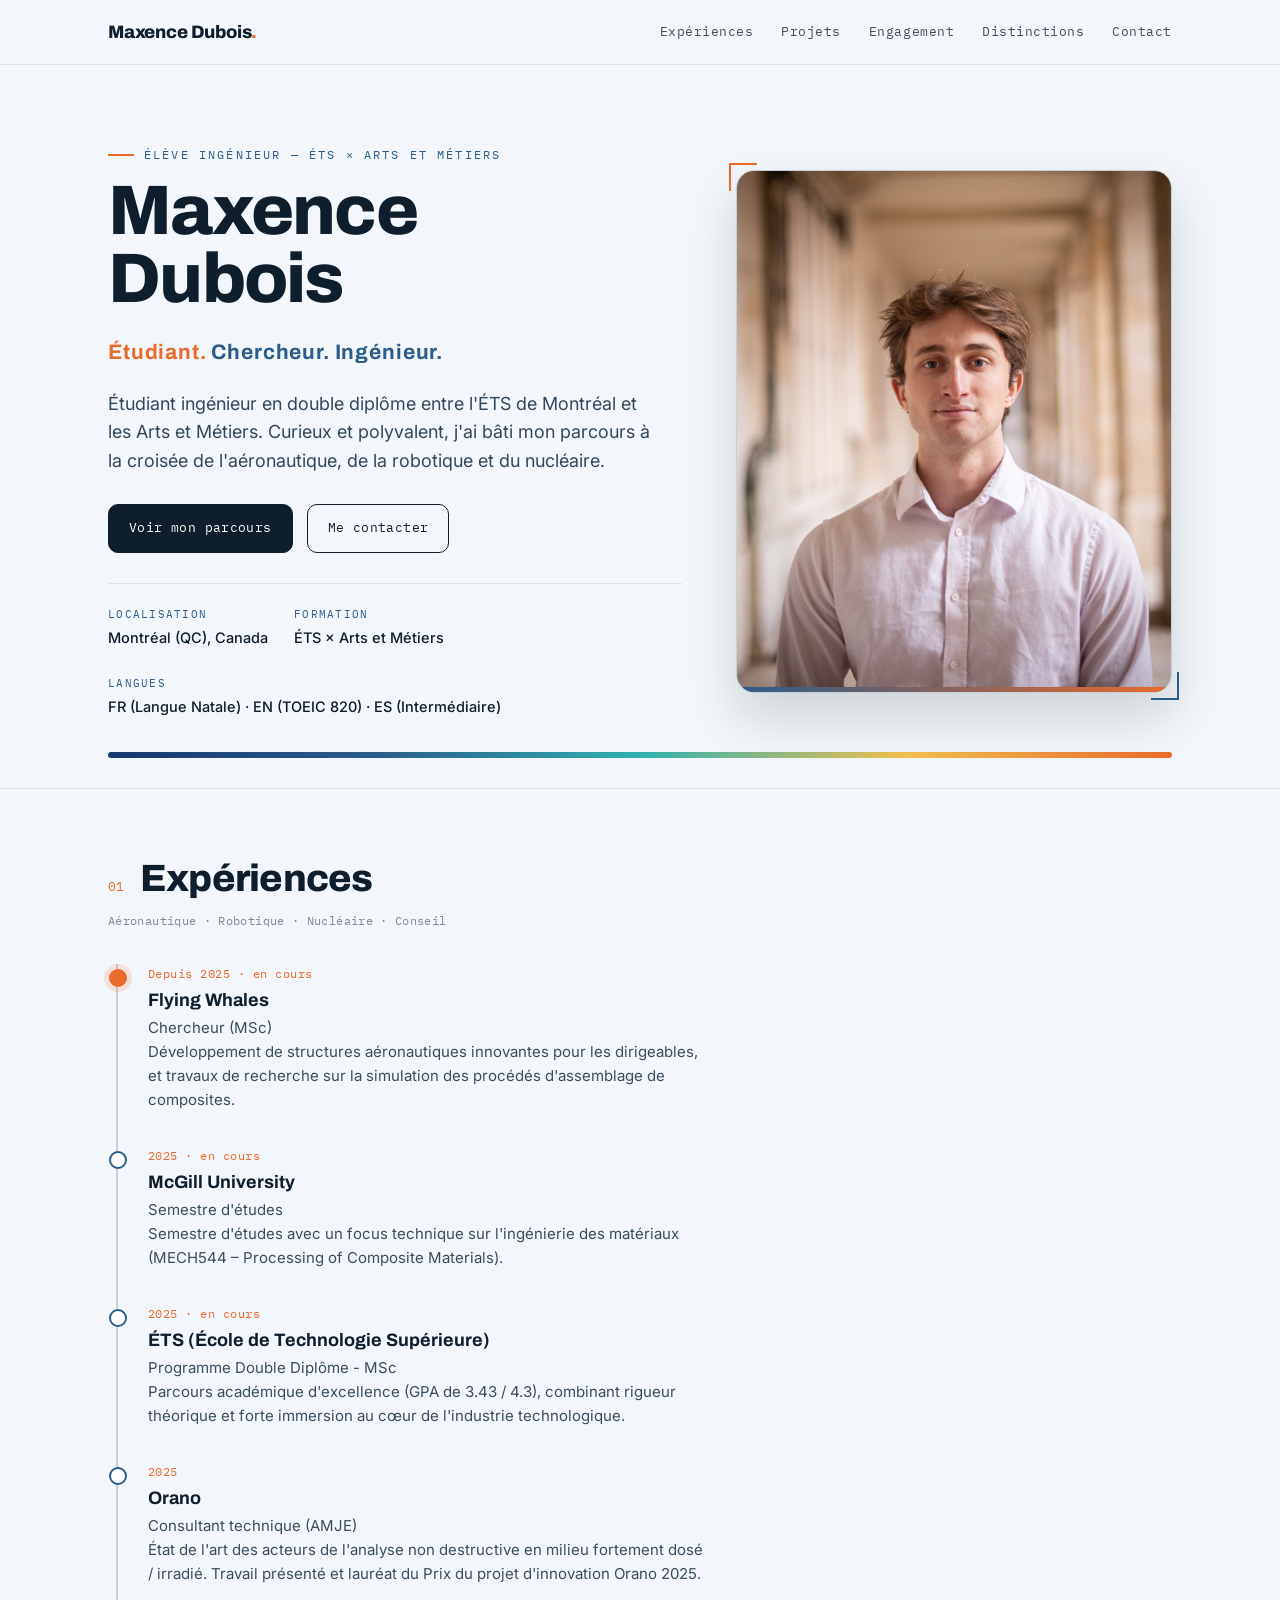
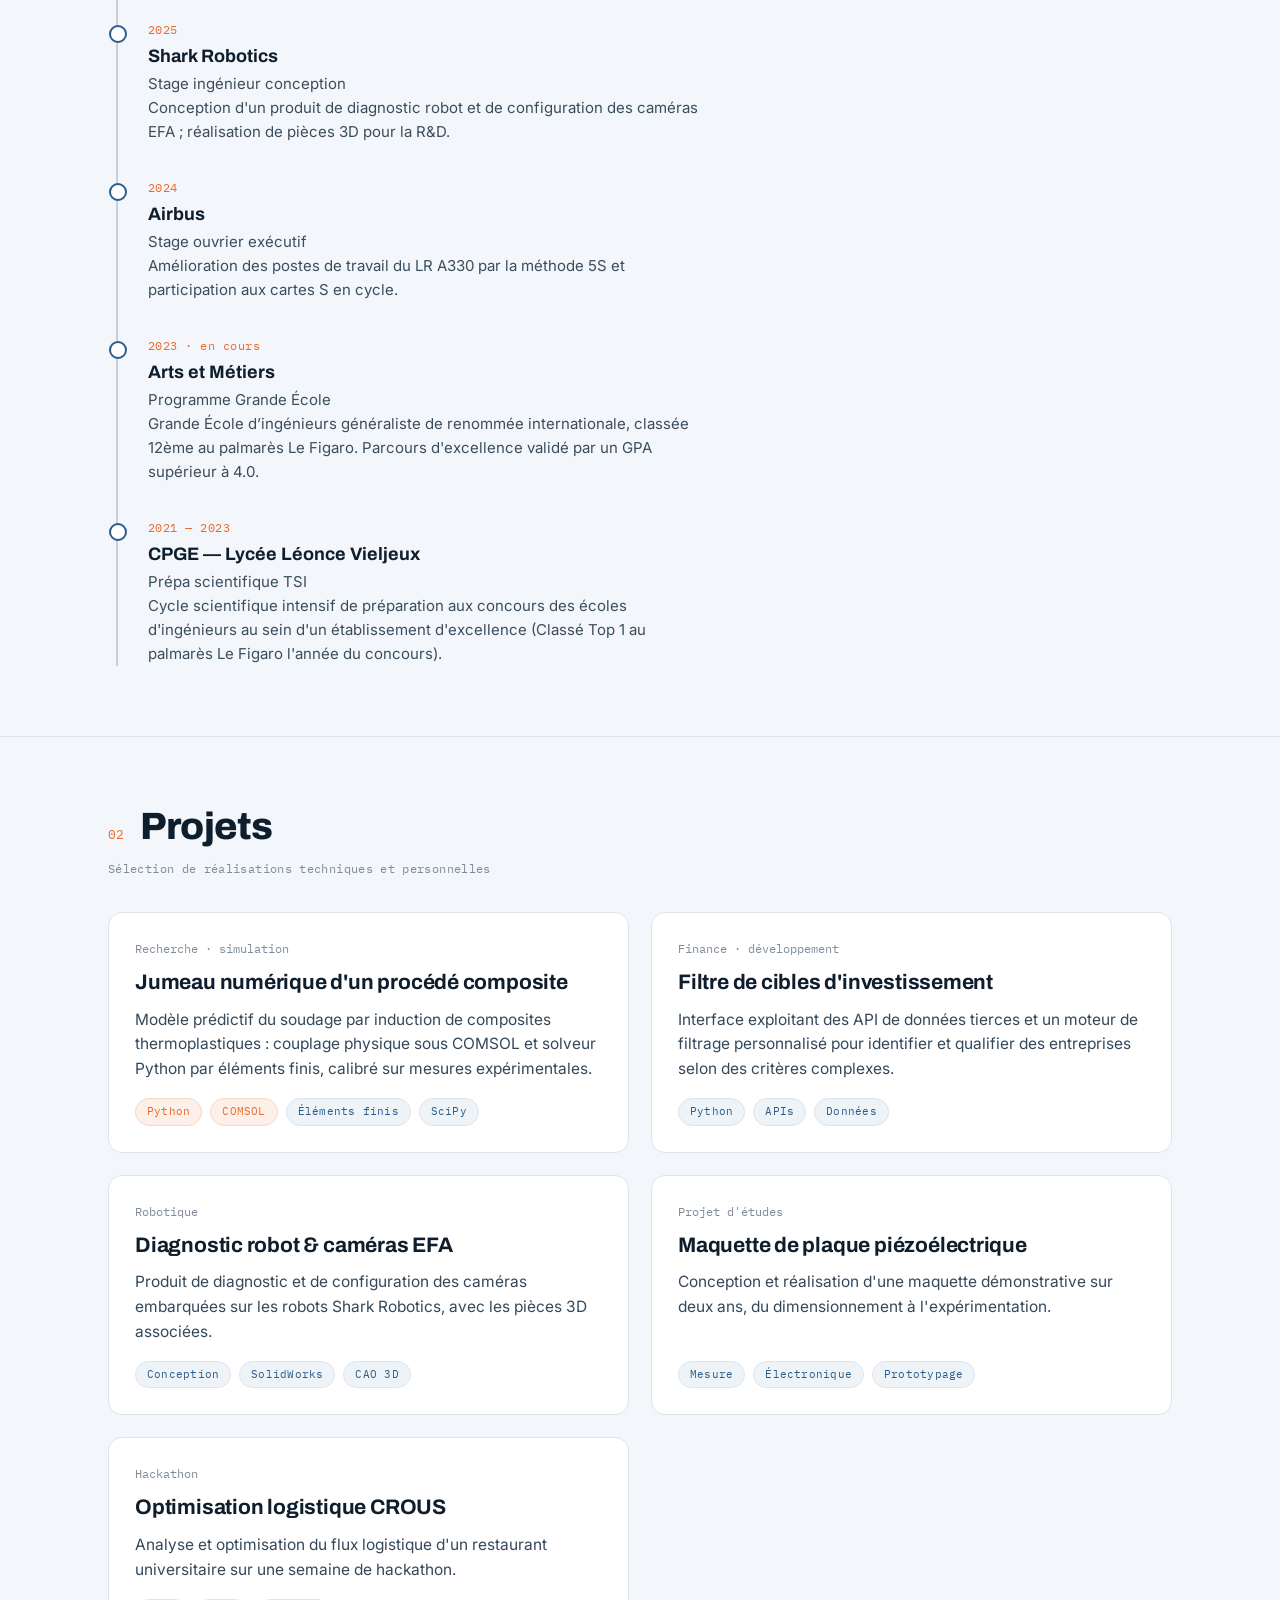
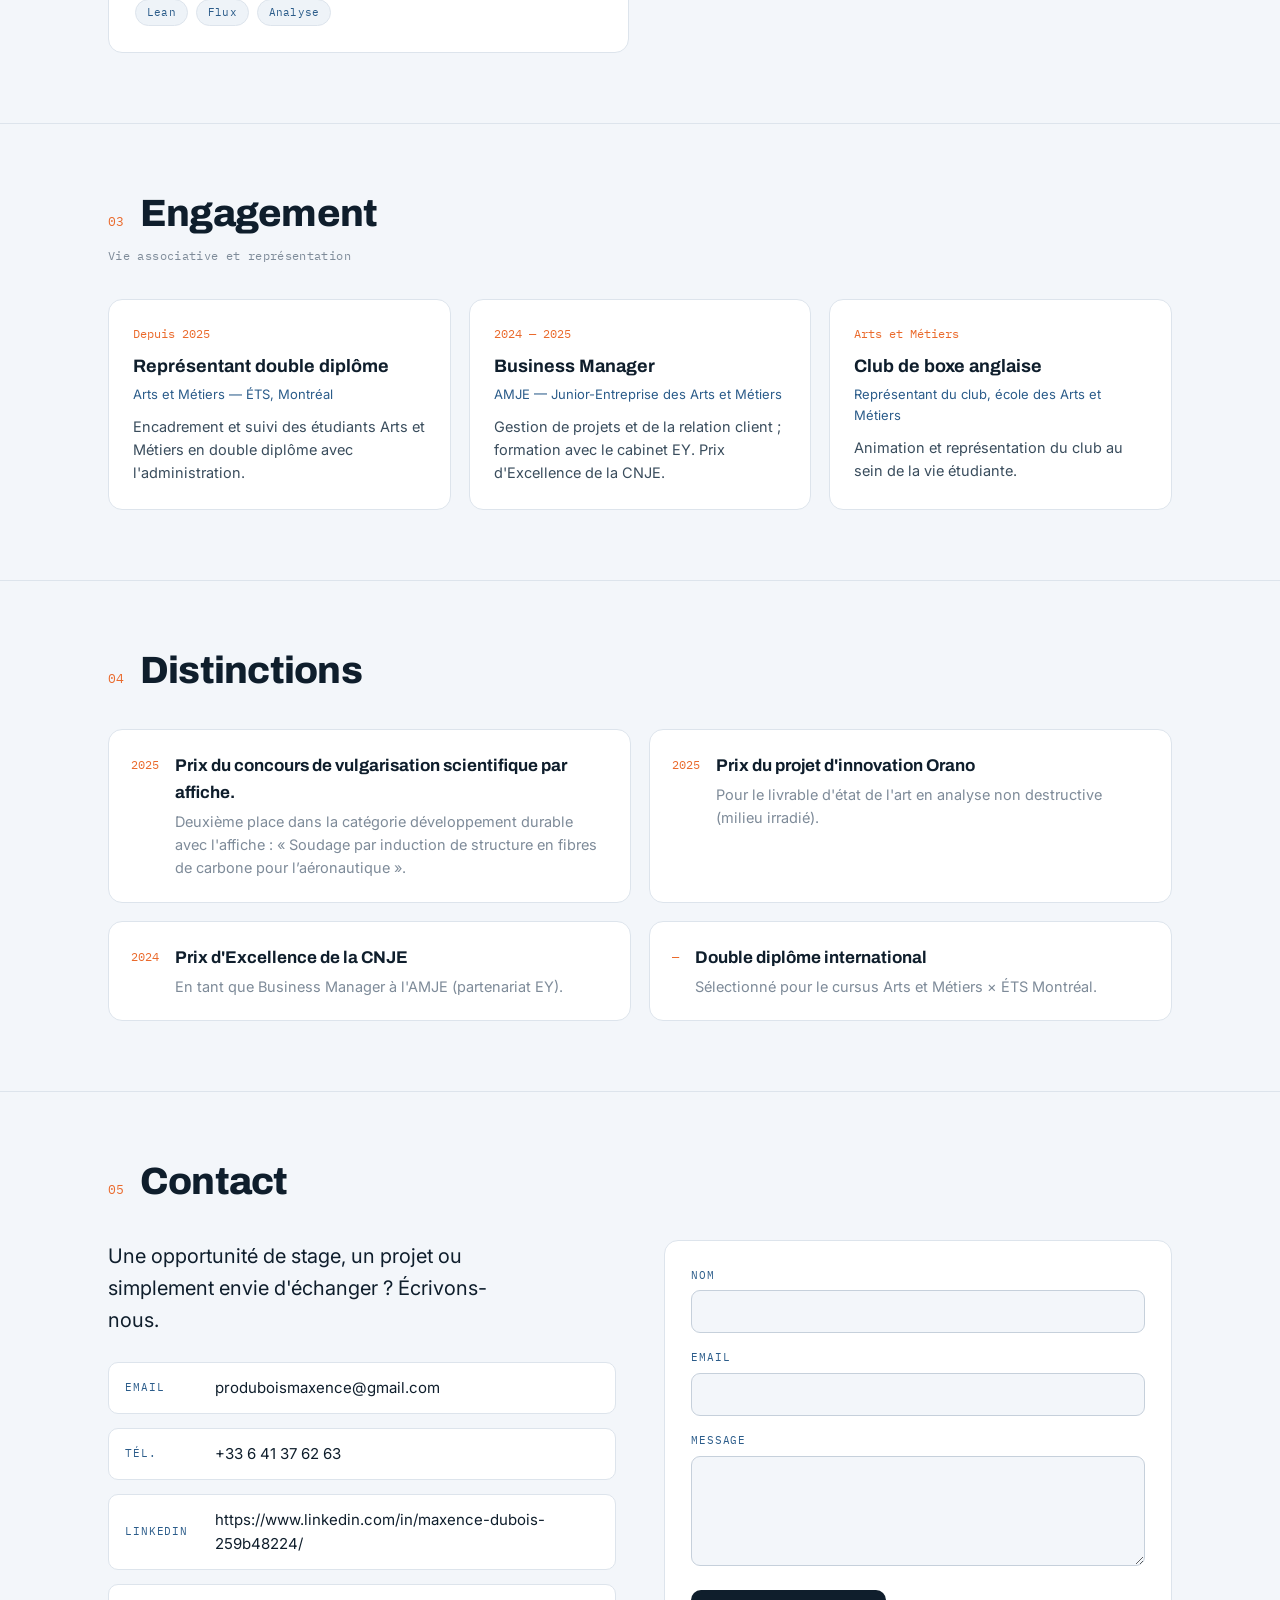
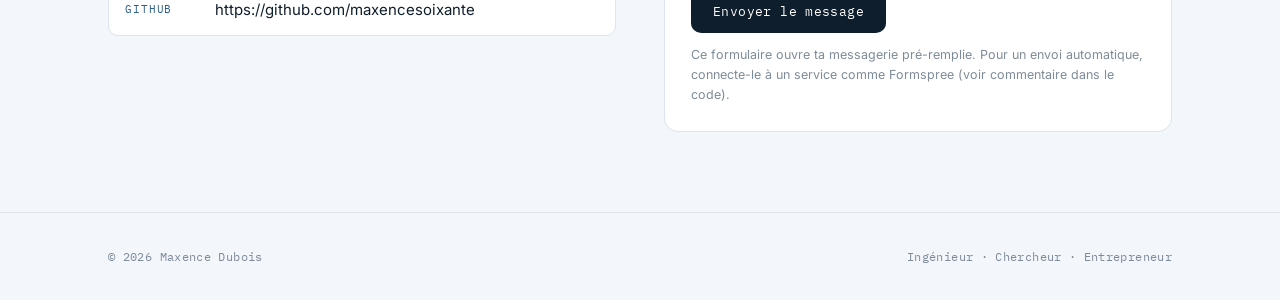
==== index.html @ 6e97c8f6 "quelques updates" ====
<!doctype html>
<html lang="fr">
<head>
<meta charset="utf-8">
<meta name="viewport" content="width=device-width, initial-scale=1">
<title>Maxence Dubois — Ingénieur · Chercheur · Entrepreneur</title>
<meta name="description" content="Portfolio de Maxence Dubois — Élève ingénieur (ÉTS × Arts et Métiers). Expériences en aéronautique, robotique et nucléaire.">
<link rel="preconnect" href="https://fonts.googleapis.com">
<link rel="preconnect" href="https://fonts.gstatic.com" crossorigin>
<link href="https://fonts.googleapis.com/css2?family=Archivo:wght@500;600;700;800&family=Inter:wght@400;500;600&family=IBM+Plex+Mono:wght@400;500&display=swap" rel="stylesheet">
<style>
  :root{
    --paper:#F3F6FA;
    --surface:#FFFFFF;
    --ink:#0F1E2C;
    --steel:#2B5C8A;
    --heat:#EA6A2C;
    --slate:#7E8B99;
    --line:#DDE4EC;
    --line-strong:#C6D0DB;
    --display:'Archivo', system-ui, sans-serif;
    --body:'Inter', system-ui, sans-serif;
    --mono:'IBM Plex Mono', ui-monospace, monospace;
    --maxw:1120px;
    --r:14px;
  }
  *{box-sizing:border-box}
  html{scroll-behavior:smooth}
  @media (prefers-reduced-motion:reduce){html{scroll-behavior:auto}}
  body{margin:0;background:var(--paper);color:var(--ink);font-family:var(--body);
    font-size:17px;line-height:1.6;-webkit-font-smoothing:antialiased;text-rendering:optimizeLegibility}
  a{color:inherit}
  img{max-width:100%;display:block}
  .wrap{max-width:var(--maxw);margin:0 auto;padding:0 28px}

  .eyebrow{font-family:var(--mono);font-size:12px;letter-spacing:.18em;text-transform:uppercase;
    color:var(--steel);margin:0 0 14px;display:flex;align-items:center;gap:10px}
  .eyebrow::before{content:"";width:26px;height:2px;background:var(--heat);display:inline-block}

  /* NAV */
  header.nav{position:sticky;top:0;z-index:50;background:rgba(243,246,250,.82);
    backdrop-filter:saturate(140%) blur(10px);border-bottom:1px solid var(--line)}
  .nav-inner{display:flex;align-items:center;justify-content:space-between;height:64px}
  .brand{font-family:var(--display);font-weight:800;letter-spacing:-.01em;font-size:18px;text-decoration:none}
  .brand .dot{color:var(--heat)}
  .nav-links{display:flex;gap:28px;align-items:center}
  .nav-links a{font-family:var(--mono);font-size:13px;letter-spacing:.04em;text-decoration:none;
    color:var(--ink);opacity:.78;transition:opacity .2s,color .2s}
  .nav-links a:hover{opacity:1;color:var(--steel)}
  .nav-toggle{display:none;background:none;border:1px solid var(--line-strong);border-radius:8px;
    width:40px;height:38px;cursor:pointer;align-items:center;justify-content:center}
  .nav-toggle span,.nav-toggle span::before,.nav-toggle span::after{content:"";display:block;
    width:18px;height:2px;background:var(--ink);position:relative}
  .nav-toggle span::before{position:absolute;top:-6px}
  .nav-toggle span::after{position:absolute;top:6px}

  /* HERO */
  .hero{padding:80px 0 30px}
  .hero-grid{display:grid;grid-template-columns:1.08fr .82fr;gap:54px;align-items:center}
  .hero h1{font-family:var(--display);font-weight:800;font-size:clamp(40px,6.4vw,70px);
    line-height:.97;letter-spacing:-.025em;margin:6px 0 0}
  .accroche{font-family:var(--display);font-weight:700;font-size:clamp(15px,2vw,21px);
    letter-spacing:.04em;margin:22px 0 0;color:var(--steel)}
  .accroche b{color:var(--heat)}
  .hero p.lede{font-size:18px;color:#33485a;margin:20px 0 0;max-width:50ch}
  .cta-row{display:flex;flex-wrap:wrap;gap:14px;margin-top:28px}
  .btn{font-family:var(--mono);font-size:13px;letter-spacing:.03em;text-decoration:none;
    padding:13px 20px;border-radius:10px;border:1px solid var(--ink);
    transition:transform .15s,background .2s,color .2s,border-color .2s}
  .btn:hover{transform:translateY(-2px)}
  .btn.primary{background:var(--ink);color:#fff}
  .btn.primary:hover{background:var(--heat);border-color:var(--heat)}
  .btn.ghost{background:transparent}
  .btn.ghost:hover{border-color:var(--heat);color:var(--heat)}
  .meta-row{display:flex;flex-wrap:wrap;gap:26px;margin-top:30px;padding-top:22px;border-top:1px solid var(--line)}
  .meta-row div{display:flex;flex-direction:column;gap:3px}
  .meta-row .k{font-family:var(--mono);font-size:10.5px;letter-spacing:.12em;text-transform:uppercase;color:var(--steel)}
  .meta-row .v{font-size:14.5px;font-weight:500}

  /* PHOTO */
  .photo-card{position:relative;border-radius:18px;overflow:hidden;border:1px solid var(--line-strong);
    box-shadow:0 24px 50px rgba(15,30,44,.16);background:var(--surface)}
  .photo-card img{width:100%;height:100%;object-fit:cover;aspect-ratio:5/6}
  .photo-card::after{content:"";position:absolute;left:0;right:0;bottom:0;height:5px;
    background:linear-gradient(90deg,var(--steel),var(--heat))}
  .photo-frame{position:relative}
  .photo-frame::before,.photo-frame::after{content:"";position:absolute;width:26px;height:26px;z-index:2}
  .photo-frame::before{top:-7px;left:-7px;border-top:2px solid var(--heat);border-left:2px solid var(--heat)}
  .photo-frame::after{bottom:-7px;right:-7px;border-bottom:2px solid var(--steel);border-right:2px solid var(--steel)}

  /* accent divider */
  .accent-line{height:6px;border-radius:6px;margin-top:34px;
    background:linear-gradient(90deg,#16386f,#2b5c8a,#2fb0b0,#f2c14e,#ea6a2c)}

  /* SECTIONS */
  section{padding:70px 0;border-top:1px solid var(--line)}
  .sec-head{display:flex;align-items:baseline;gap:16px;margin-bottom:38px}
  .sec-num{font-family:var(--mono);font-size:13px;color:var(--heat)}
  h2{font-family:var(--display);font-weight:800;font-size:clamp(26px,3.4vw,38px);
    letter-spacing:-.02em;margin:0;line-height:1.05}
  .sec-sub{font-family:var(--mono);font-size:12px;color:var(--slate);margin:-26px 0 34px;letter-spacing:.03em}

  /* TIMELINE (Expériences) */
  .timeline{position:relative;margin-left:8px;padding-left:30px;border-left:2px solid var(--line-strong)}
  .tl-item{position:relative;padding:0 0 34px}
  .tl-item:last-child{padding-bottom:0}
  .tl-item::before{content:"";position:absolute;left:-39px;top:5px;width:14px;height:14px;border-radius:50%;
    background:var(--surface);border:2px solid var(--steel)}
  .tl-item.now::before{background:var(--heat);border-color:var(--heat);box-shadow:0 0 0 5px rgba(234,106,44,.16)}
  .tl-year{font-family:var(--mono);font-size:12px;color:var(--heat);letter-spacing:.04em}
  .tl-item h4{font-family:var(--display);font-size:18px;margin:3px 0 1px}
  .tl-role{font-size:14px;color:var(--steel);margin:0 0 6px}
  .tl-item p{margin:0;font-size:15px;color:#3a4d5d;max-width:62ch}

  /* CARDS (Projets) */
  .grid{display:grid;grid-template-columns:repeat(2,1fr);gap:22px}
  .card{background:var(--surface);border:1px solid var(--line);border-radius:var(--r);padding:26px;
    display:flex;flex-direction:column;transition:transform .18s,box-shadow .18s,border-color .18s}
  .card:hover{transform:translateY(-4px);box-shadow:0 18px 40px rgba(15,30,44,.10);border-color:var(--line-strong)}
  .card .ix{font-family:var(--mono);font-size:12px;color:var(--slate)}
  .card h3{font-family:var(--display);font-size:21px;margin:8px 0 8px;letter-spacing:-.01em}
  .card p{margin:0 0 16px;color:#34485a;font-size:15.5px}
  .tags{display:flex;flex-wrap:wrap;gap:8px;margin-top:auto}
  .tag{font-family:var(--mono);font-size:11px;color:var(--steel);background:#EEF3F8;
    border:1px solid var(--line);border-radius:999px;padding:4px 11px;letter-spacing:.02em}
  .tag.hot{color:var(--heat);background:#FDF0E8;border-color:#F6D8C6}

  /* ENGAGEMENT */
  .engage{display:grid;grid-template-columns:repeat(3,1fr);gap:18px}
  .eng{background:var(--surface);border:1px solid var(--line);border-radius:var(--r);padding:24px}
  .eng .yr{font-family:var(--mono);font-size:12px;color:var(--heat)}
  .eng h4{font-family:var(--display);font-size:18px;margin:8px 0 4px}
  .eng .who{font-size:13px;color:var(--steel);margin:0 0 10px}
  .eng p{margin:0;font-size:14.5px;color:#3a4d5d}

  /* DISTINCTIONS */
  .honors{display:grid;grid-template-columns:repeat(2,1fr);gap:18px}
  .honor{display:flex;gap:16px;background:var(--surface);border:1px solid var(--line);border-radius:var(--r);padding:22px}
  .honor .yr{font-family:var(--mono);font-size:12px;color:var(--heat);padding-top:3px;white-space:nowrap}
  .honor h4{font-family:var(--display);font-size:17px;margin:0 0 4px}
  .honor p{margin:0;font-size:14.5px;color:var(--slate)}

  /* CONTACT */
  .contact{display:grid;grid-template-columns:1fr 1fr;gap:48px;align-items:start}
  .contact .lead{font-size:20px;color:var(--ink);max-width:32ch;margin:0 0 26px}
  .links{list-style:none;padding:0;margin:0;display:flex;flex-direction:column;gap:14px}
  .links a{display:flex;align-items:center;gap:12px;text-decoration:none;font-size:15px;
    padding:13px 16px;border:1px solid var(--line);border-radius:10px;background:var(--surface);
    transition:border-color .2s,transform .15s}
  .links a:hover{border-color:var(--heat);transform:translateX(3px)}
  .links .lab{font-family:var(--mono);font-size:11px;color:var(--steel);letter-spacing:.08em;
    text-transform:uppercase;min-width:78px}
  form{background:var(--surface);border:1px solid var(--line);border-radius:var(--r);padding:26px}
  .field{margin-bottom:16px}
  .field label{display:block;font-family:var(--mono);font-size:11px;letter-spacing:.08em;
    text-transform:uppercase;color:var(--steel);margin-bottom:6px}
  .field input,.field textarea{width:100%;font-family:var(--body);font-size:15px;color:var(--ink);
    background:var(--paper);border:1px solid var(--line-strong);border-radius:9px;padding:11px 13px}
  .field input:focus,.field textarea:focus{outline:2px solid var(--heat);outline-offset:1px;border-color:var(--heat)}
  .field textarea{resize:vertical;min-height:110px}
  button.send{font-family:var(--mono);font-size:13px;letter-spacing:.03em;cursor:pointer;
    background:var(--ink);color:#fff;border:none;border-radius:10px;padding:13px 22px;transition:background .2s,transform .15s}
  button.send:hover{background:var(--heat);transform:translateY(-2px)}
  .form-note{font-size:12.5px;color:var(--slate);margin:12px 0 0}

  footer{border-top:1px solid var(--line);padding:34px 0;margin-top:10px}
  .foot-inner{display:flex;justify-content:space-between;align-items:center;gap:16px;flex-wrap:wrap}
  .foot-inner p{margin:0;font-family:var(--mono);font-size:12px;color:var(--slate);letter-spacing:.03em}

  a:focus-visible,button:focus-visible{outline:2px solid var(--heat);outline-offset:3px;border-radius:4px}

  @media (max-width:900px){
    .hero{padding:48px 0 24px}
    .hero-grid{grid-template-columns:1fr;gap:34px}
    .photo-frame{max-width:340px;margin:0 auto;order:-1}
    .grid,.honors,.contact{grid-template-columns:1fr}
    .engage{grid-template-columns:1fr}
    .nav-links{position:absolute;top:64px;left:0;right:0;flex-direction:column;gap:0;
      background:var(--paper);border-bottom:1px solid var(--line);max-height:0;overflow:hidden;transition:max-height .25s ease}
    .nav-links.open{max-height:360px}
    .nav-links a{padding:15px 28px;width:100%;border-top:1px solid var(--line);opacity:1}
    .nav-toggle{display:flex}
  }
  @media (max-width:560px){.wrap{padding:0 20px}.meta-row{gap:18px}}

  .reveal{opacity:0;transform:translateY(18px);transition:opacity .6s ease,transform .6s ease}
  .reveal.in{opacity:1;transform:none}
  @media (prefers-reduced-motion:reduce){.reveal{opacity:1;transform:none;transition:none}}
</style>
</head>
<body>

<header class="nav">
  <div class="wrap nav-inner">
    <a class="brand" href="#top">Maxence Dubois<span class="dot">.</span></a>
    <button class="nav-toggle" aria-label="Ouvrir le menu" aria-expanded="false"><span></span></button>
    <nav class="nav-links" id="menu">
      <a href="#experiences">Expériences</a>
      <a href="#projets">Projets</a>
      <a href="#engagement">Engagement</a>
      <a href="#distinctions">Distinctions</a>
      <a href="#contact">Contact</a>
    </nav>
  </div>
</header>

<a id="top"></a>
<section class="hero" style="border-top:none">
  <div class="wrap">
    <div class="hero-grid">
      <div>
        <p class="eyebrow">Élève ingénieur — ÉTS × Arts et Métiers</p>
        <h1>Maxence<br>Dubois</h1>
        <p class="accroche"><b>Étudiant.</b> Chercheur. Ingénieur.</p>
        <p class="lede">Étudiant ingénieur en double diplôme entre l'ÉTS de Montréal et les Arts et Métiers. Curieux et polyvalent, j'ai bâti mon parcours à la croisée de l'aéronautique, de la robotique et du nucléaire.</p>
        <div class="cta-row">
          <a class="btn primary" href="#experiences">Voir mon parcours</a>
          <a class="btn ghost" href="#contact">Me contacter</a>
        </div>
        <div class="meta-row">
          <div><span class="k">Localisation</span><span class="v">Montréal (QC), Canada</span></div>
          <div><span class="k">Formation</span><span class="v">ÉTS × Arts et Métiers</span></div>
          <div><span class="k">Langues</span><span class="v">FR (Langue Natale) · EN (TOEIC 820) · ES (Intermédiaire)</span></div>
        </div>
      </div>
      <div class="photo-frame reveal">
        <div class="photo-card">
          <!-- Pour changer la photo : remplace le src ci-dessous par le chemin de ton image. -->
          <img src="[data-uri]" alt="Portrait de Maxence Dubois">
        </div>
      </div>
    </div>
    <div class="accent-line"></div>
  </div>
</section>

<!-- EXPÉRIENCES -->
<section id="experiences">
  <div class="wrap">
    <div class="sec-head"><span class="sec-num">01</span><h2>Expériences</h2></div>
    <p class="sec-sub">Aéronautique · Robotique · Nucléaire · Conseil</p>
    <div class="timeline">
      <div class="tl-item now reveal">
        <div class="tl-year">Depuis 2025 · en cours</div>
        <h4>Flying Whales</h4>
        <p class="tl-role">Chercheur (MSc)</p>
        <p>Développement de structures aéronautiques innovantes pour les dirigeables, et travaux de recherche sur la simulation des procédés d'assemblage de composites.</p>
      </div>
      <div class="tl-item reveal">
        <div class="tl-year">2025 · en cours </div>
        <h4>McGill University</h4>
        <p class="tl-role">Semestre d'études </p>
        <p>Semestre d'études avec un focus technique sur l'ingénierie des matériaux (MECH544 – Processing of Composite Materials).</p>
      </div>
      <div class="tl-item reveal">
        <div class="tl-year">2025 · en cours </div>
        <h4>ÉTS (École de Technologie Supérieure)</h4>
        <p class="tl-role">Programme Double Diplôme - MSc</p>
        <p>Parcours académique d'excellence (GPA de 3.43 / 4.3), combinant rigueur théorique et forte immersion au cœur de l'industrie technologique.</p>
      </div>
      <div class="tl-item reveal">
        <div class="tl-year">2025</div>
        <h4>Orano</h4>
        <p class="tl-role">Consultant technique (AMJE)</p>
        <p>État de l'art des acteurs de l'analyse non destructive en milieu fortement dosé / irradié. Travail présenté et lauréat du Prix du projet d'innovation Orano 2025.</p>
      </div>
      <div class="tl-item reveal">
        <div class="tl-year">2025</div>
        <h4>Shark Robotics</h4>
        <p class="tl-role">Stage ingénieur conception</p>
        <p>Conception d'un produit de diagnostic robot et de configuration des caméras EFA ; réalisation de pièces 3D pour la R&D.</p>
      </div>
      <div class="tl-item reveal">
        <div class="tl-year">2024</div>
        <h4>Airbus</h4>
        <p class="tl-role">Stage ouvrier exécutif</p>
        <p>Amélioration des postes de travail du LR A330 par la méthode 5S et participation aux cartes S en cycle.</p>
      </div>
      <div class="tl-item reveal">
        <div class="tl-year">2023 · en cours </div>
        <h4>Arts et Métiers</h4>
        <p class="tl-role">Programme Grande École</p>
        <p>Grande École d’ingénieurs généraliste de renommée internationale, classée 12ème au palmarès Le Figaro. Parcours d'excellence validé par un GPA supérieur à 4.0.</p>
      </div>
      <div class="tl-item reveal">
        <div class="tl-year">2021 — 2023</div>
        <h4>CPGE — Lycée Léonce Vieljeux</h4>
        <p class="tl-role">Prépa scientifique TSI</p>
        <p>Cycle scientifique intensif de préparation aux concours des écoles d'ingénieurs au sein d'un établissement d'excellence (Classé Top 1 au palmarès Le Figaro l'année du concours).</p>
      </div>
    </div>
  </div>
</section>

<!-- PROJETS -->
<section id="projets">
  <div class="wrap">
    <div class="sec-head"><span class="sec-num">02</span><h2>Projets</h2></div>
    <p class="sec-sub">Sélection de réalisations techniques et personnelles</p>
    <div class="grid">
      <article class="card reveal">
        <span class="ix">Recherche · simulation</span>
        <h3>Jumeau numérique d'un procédé composite</h3>
        <p>Modèle prédictif du soudage par induction de composites thermoplastiques : couplage physique sous COMSOL et solveur Python par éléments finis, calibré sur mesures expérimentales.</p>
        <div class="tags"><span class="tag hot">Python</span><span class="tag hot">COMSOL</span><span class="tag">Éléments finis</span><span class="tag">SciPy</span></div>
      </article>
      <article class="card reveal">
        <span class="ix">Finance · développement</span>
        <h3>Filtre de cibles d'investissement</h3>
        <p>Interface exploitant des API de données tierces et un moteur de filtrage personnalisé pour identifier et qualifier des entreprises selon des critères complexes.</p>
        <div class="tags"><span class="tag">Python</span><span class="tag">APIs</span><span class="tag">Données</span></div>
      </article>
      <article class="card reveal">
        <span class="ix">Robotique</span>
        <h3>Diagnostic robot & caméras EFA</h3>
        <p>Produit de diagnostic et de configuration des caméras embarquées sur les robots Shark Robotics, avec les pièces 3D associées.</p>
        <div class="tags"><span class="tag">Conception</span><span class="tag">SolidWorks</span><span class="tag">CAO 3D</span></div>
      </article>
      <article class="card reveal">
        <span class="ix">Projet d'études</span>
        <h3>Maquette de plaque piézoélectrique</h3>
        <p>Conception et réalisation d'une maquette démonstrative sur deux ans, du dimensionnement à l'expérimentation.</p>
        <div class="tags"><span class="tag">Mesure</span><span class="tag">Électronique</span><span class="tag">Prototypage</span></div>
      </article>
      <article class="card reveal">
        <span class="ix">Hackathon</span>
        <h3>Optimisation logistique CROUS</h3>
        <p>Analyse et optimisation du flux logistique d'un restaurant universitaire sur une semaine de hackathon.</p>
        <div class="tags"><span class="tag">Lean</span><span class="tag">Flux</span><span class="tag">Analyse</span></div>
      </article>
    </div>
  </div>
</section>

<!-- ENGAGEMENT -->
<section id="engagement">
  <div class="wrap">
    <div class="sec-head"><span class="sec-num">03</span><h2>Engagement</h2></div>
    <p class="sec-sub">Vie associative et représentation</p>
    <div class="engage">
      <div class="eng reveal">
        <div class="yr">Depuis 2025</div>
        <h4>Représentant double diplôme</h4>
        <p class="who">Arts et Métiers — ÉTS, Montréal</p>
        <p>Encadrement et suivi des étudiants Arts et Métiers en double diplôme avec l'administration.</p>
      </div>
      <div class="eng reveal">
        <div class="yr">2024 — 2025</div>
        <h4>Business Manager</h4>
        <p class="who">AMJE — Junior-Entreprise des Arts et Métiers</p>
        <p>Gestion de projets et de la relation client ; formation avec le cabinet EY. Prix d'Excellence de la CNJE.</p>
      </div>
      <div class="eng reveal">
        <div class="yr">Arts et Métiers</div>
        <h4>Club de boxe anglaise</h4>
        <p class="who">Représentant du club, école des Arts et Métiers</p>
        <p>Animation et représentation du club au sein de la vie étudiante.</p>
      </div>
    </div>
  </div>
</section>

<!-- DISTINCTIONS -->
<section id="distinctions">
  <div class="wrap">
    <div class="sec-head"><span class="sec-num">04</span><h2>Distinctions</h2></div>
    <div class="honors">
      <div class="honor reveal"><span class="yr">2025</span><div>
        <h4>Prix du concours de vulgarisation scientifique par affiche.</h4>
        <p>Deuxième place dans la catégorie développement durable avec l'affiche : « Soudage par induction de structure en fibres de carbone pour l’aéronautique ».</p></div></div>
      <div class="honor reveal"><span class="yr">2025</span><div>
        <h4>Prix du projet d'innovation Orano</h4>
        <p>Pour le livrable d'état de l'art en analyse non destructive (milieu irradié).</p></div></div>
      <div class="honor reveal"><span class="yr">2024</span><div>
        <h4>Prix d'Excellence de la CNJE</h4>
        <p>En tant que Business Manager à l'AMJE (partenariat EY).</p></div></div>
      <div class="honor reveal"><span class="yr">—</span><div>
        <h4>Double diplôme international</h4>
        <p>Sélectionné pour le cursus Arts et Métiers × ÉTS Montréal.</p></div></div>
    </div>
  </div>
</section>

<!-- CONTACT -->
<section id="contact">
  <div class="wrap">
    <div class="sec-head"><span class="sec-num">05</span><h2>Contact</h2></div>
    <div class="contact">
      <div class="reveal">
        <p class="lead">Une opportunité de stage, un projet ou simplement envie d'échanger ? Écrivons-nous.</p>
        <ul class="links">
          <li><a href="mailto:produboismaxence@gmail.com"><span class="lab">Email</span>produboismaxence@gmail.com</a></li>
          <li><a href="tel:+33641376263"><span class="lab">Tél.</span>+33 6 41 37 62 63</a></li>
          <li><a href="https://www.linkedin.com/in/maxence-dubois-259b48224/" data-edit="linkedin" target="_blank"><span class="lab">LinkedIn</span>https://www.linkedin.com/in/maxence-dubois-259b48224/</a></li>
          <li><a href="https://github.com/maxencesoixante" data-edit="github" target="_blank"><span class="lab">GitHub</span>https://github.com/maxencesoixante</a></li>
        </ul>
      </div>
      <form id="contact-form">
        <div class="field"><label for="name">Nom</label>
          <input id="name" name="name" type="text" required autocomplete="name"></div>
        <div class="field"><label for="email">Email</label>
          <input id="email" name="email" type="email" required autocomplete="email"></div>
        <div class="field"><label for="msg">Message</label>
          <textarea id="msg" name="msg" required></textarea></div>
        <button class="send" type="submit">Envoyer le message</button>
        <p class="form-note">Ce formulaire ouvre ta messagerie pré-remplie. Pour un envoi automatique, connecte-le à un service comme Formspree (voir commentaire dans le code).</p>
      </form>
    </div>
  </div>
</section>

<footer>
  <div class="wrap foot-inner">
    <p>© <span id="yr"></span> Maxence Dubois</p>
    <p>Ingénieur · Chercheur · Entrepreneur</p>
  </div>
</footer>

<script>
  document.getElementById('yr').textContent = new Date().getFullYear();

  const toggle = document.querySelector('.nav-toggle');
  const menu = document.getElementById('menu');
  toggle.addEventListener('click', () => {
    const open = menu.classList.toggle('open');
    toggle.setAttribute('aria-expanded', open);
  });
  menu.querySelectorAll('a').forEach(a => a.addEventListener('click', () => {
    menu.classList.remove('open'); toggle.setAttribute('aria-expanded', false);
  }));

  const io = new IntersectionObserver((entries) => {
    entries.forEach(e => { if (e.isIntersecting) { e.target.classList.add('in'); io.unobserve(e.target); } });
  }, { threshold: 0.12 });
  document.querySelectorAll('.reveal').forEach(el => io.observe(el));

  // formulaire -> mailto (fonctionne sans backend).
  // Pour un envoi automatique : remplace par <form action="https://formspree.io/f/TON_ID" method="POST">.
  document.getElementById('contact-form').addEventListener('submit', (e) => {
    e.preventDefault();
    const n = encodeURIComponent(document.getElementById('name').value);
    const m = encodeURIComponent(document.getElementById('msg').value + '\n\n— ' + document.getElementById('email').value);
    window.location.href = `mailto:produboismaxence@gmail.com?subject=Contact portfolio — ${n}&body=${m}`;
  });
</script>
</body>
</html>
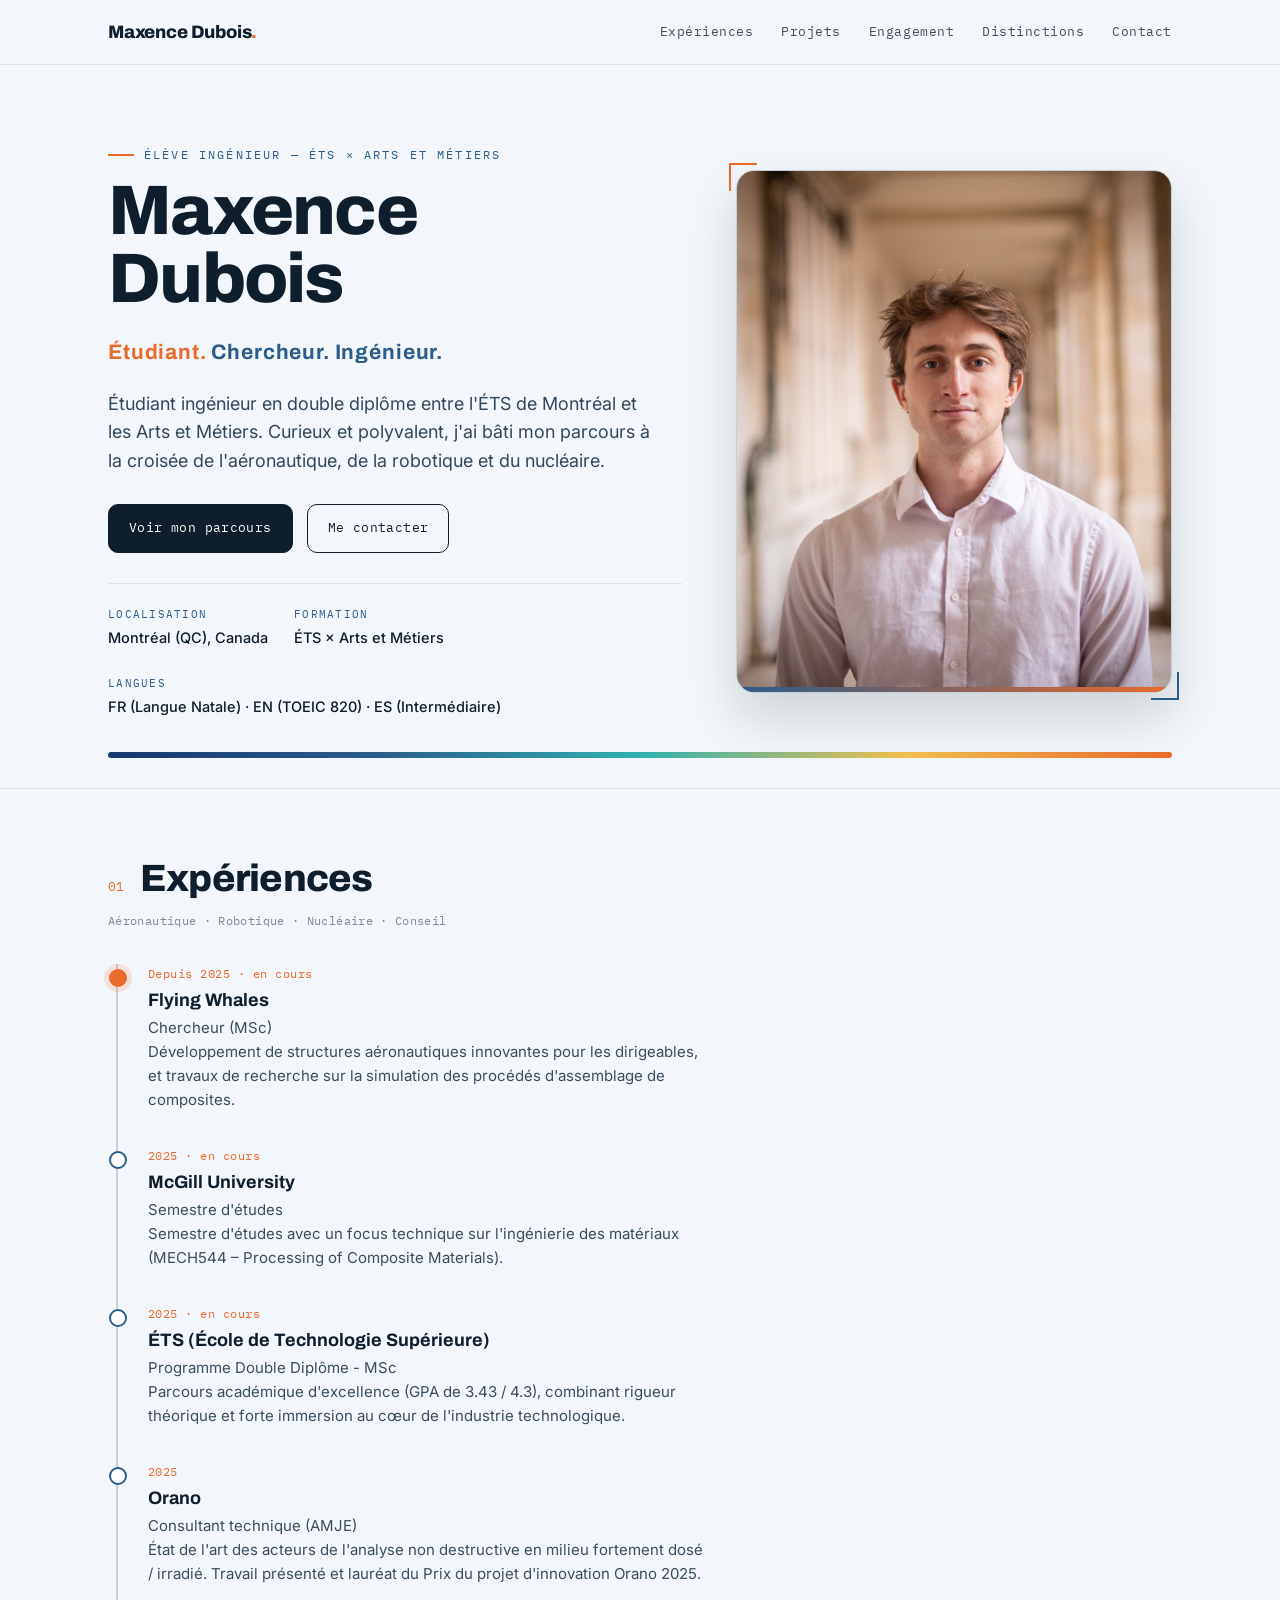
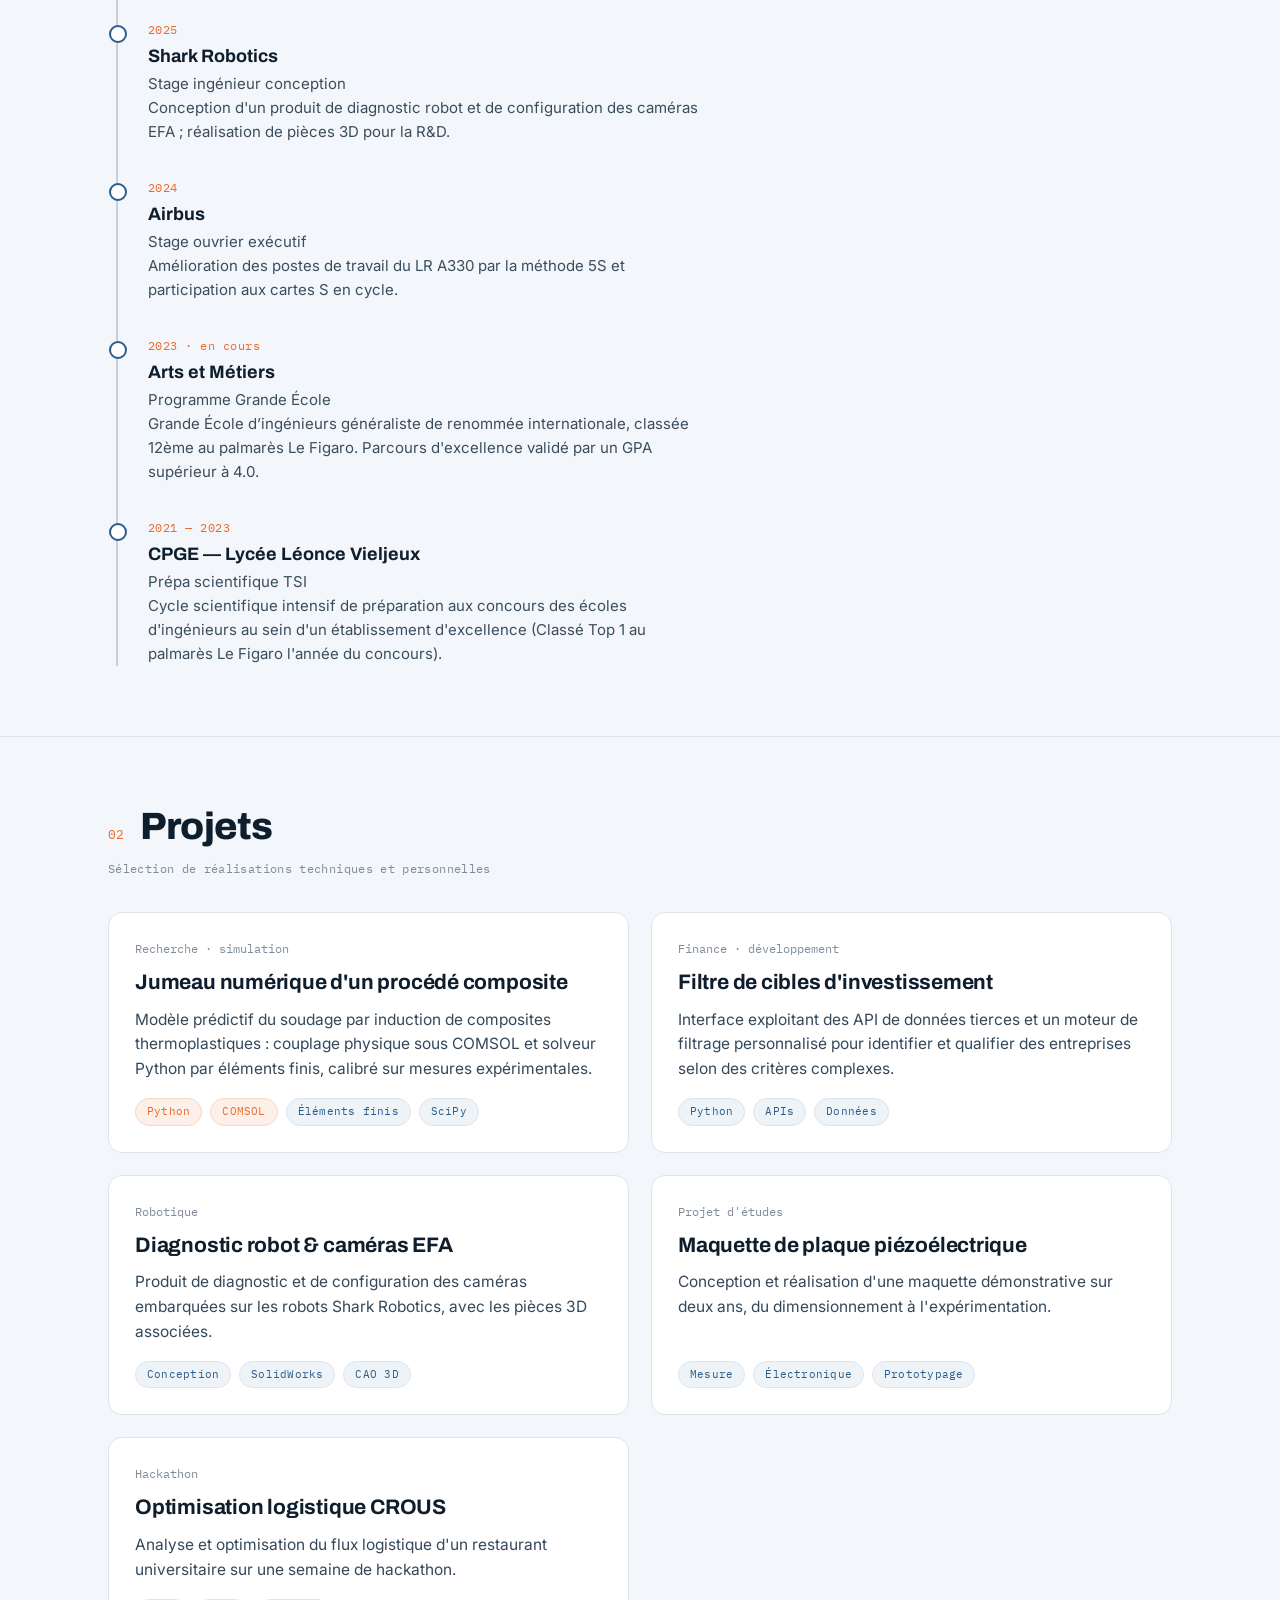
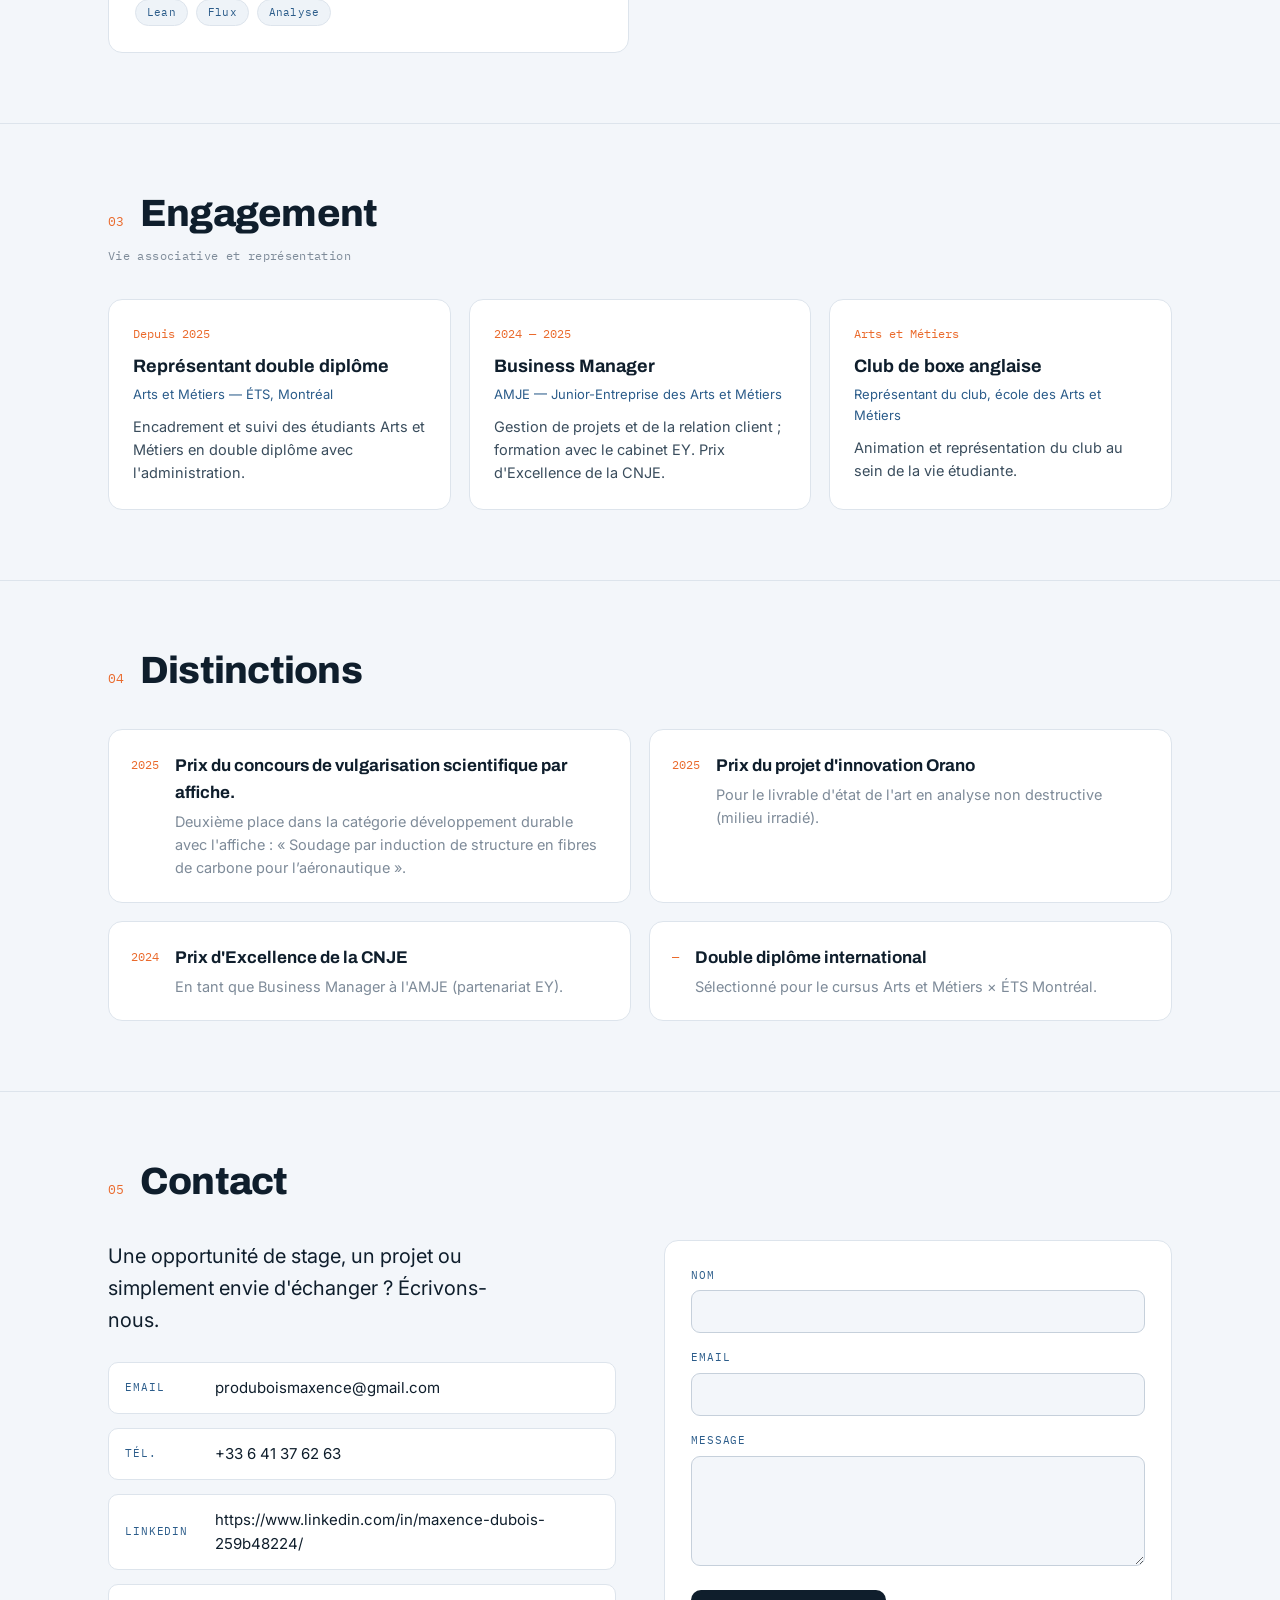
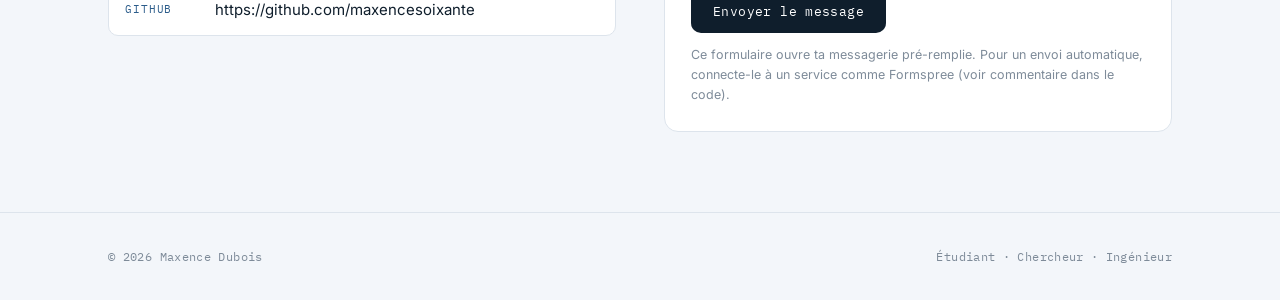
==== commit c4ec5860: "quelques updates" ====
--- a/index.html
+++ b/index.html
@@ -412,7 +412,7 @@
 <footer>
   <div class="wrap foot-inner">
     <p>© <span id="yr"></span> Maxence Dubois</p>
-    <p>Ingénieur · Chercheur · Entrepreneur</p>
+    <p>Étudiant · Chercheur · Ingénieur</p>
   </div>
 </footer>
 
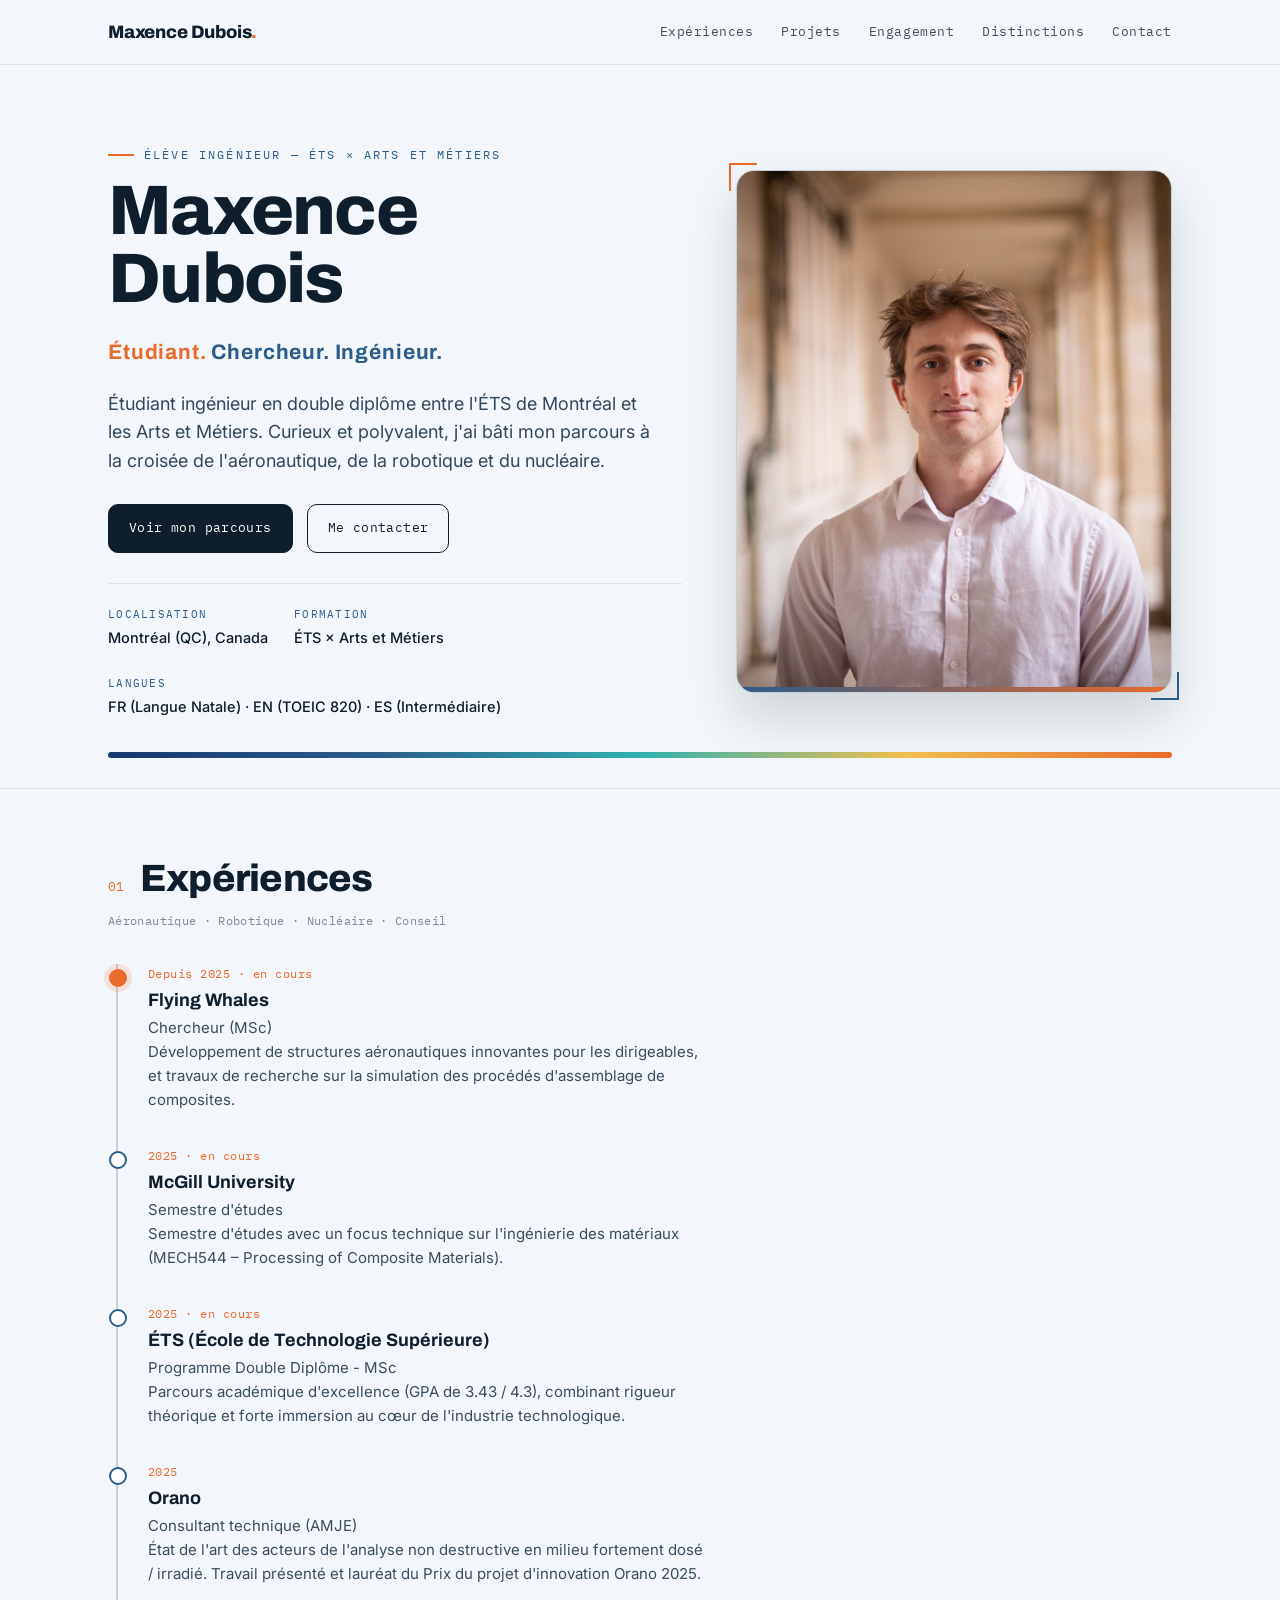
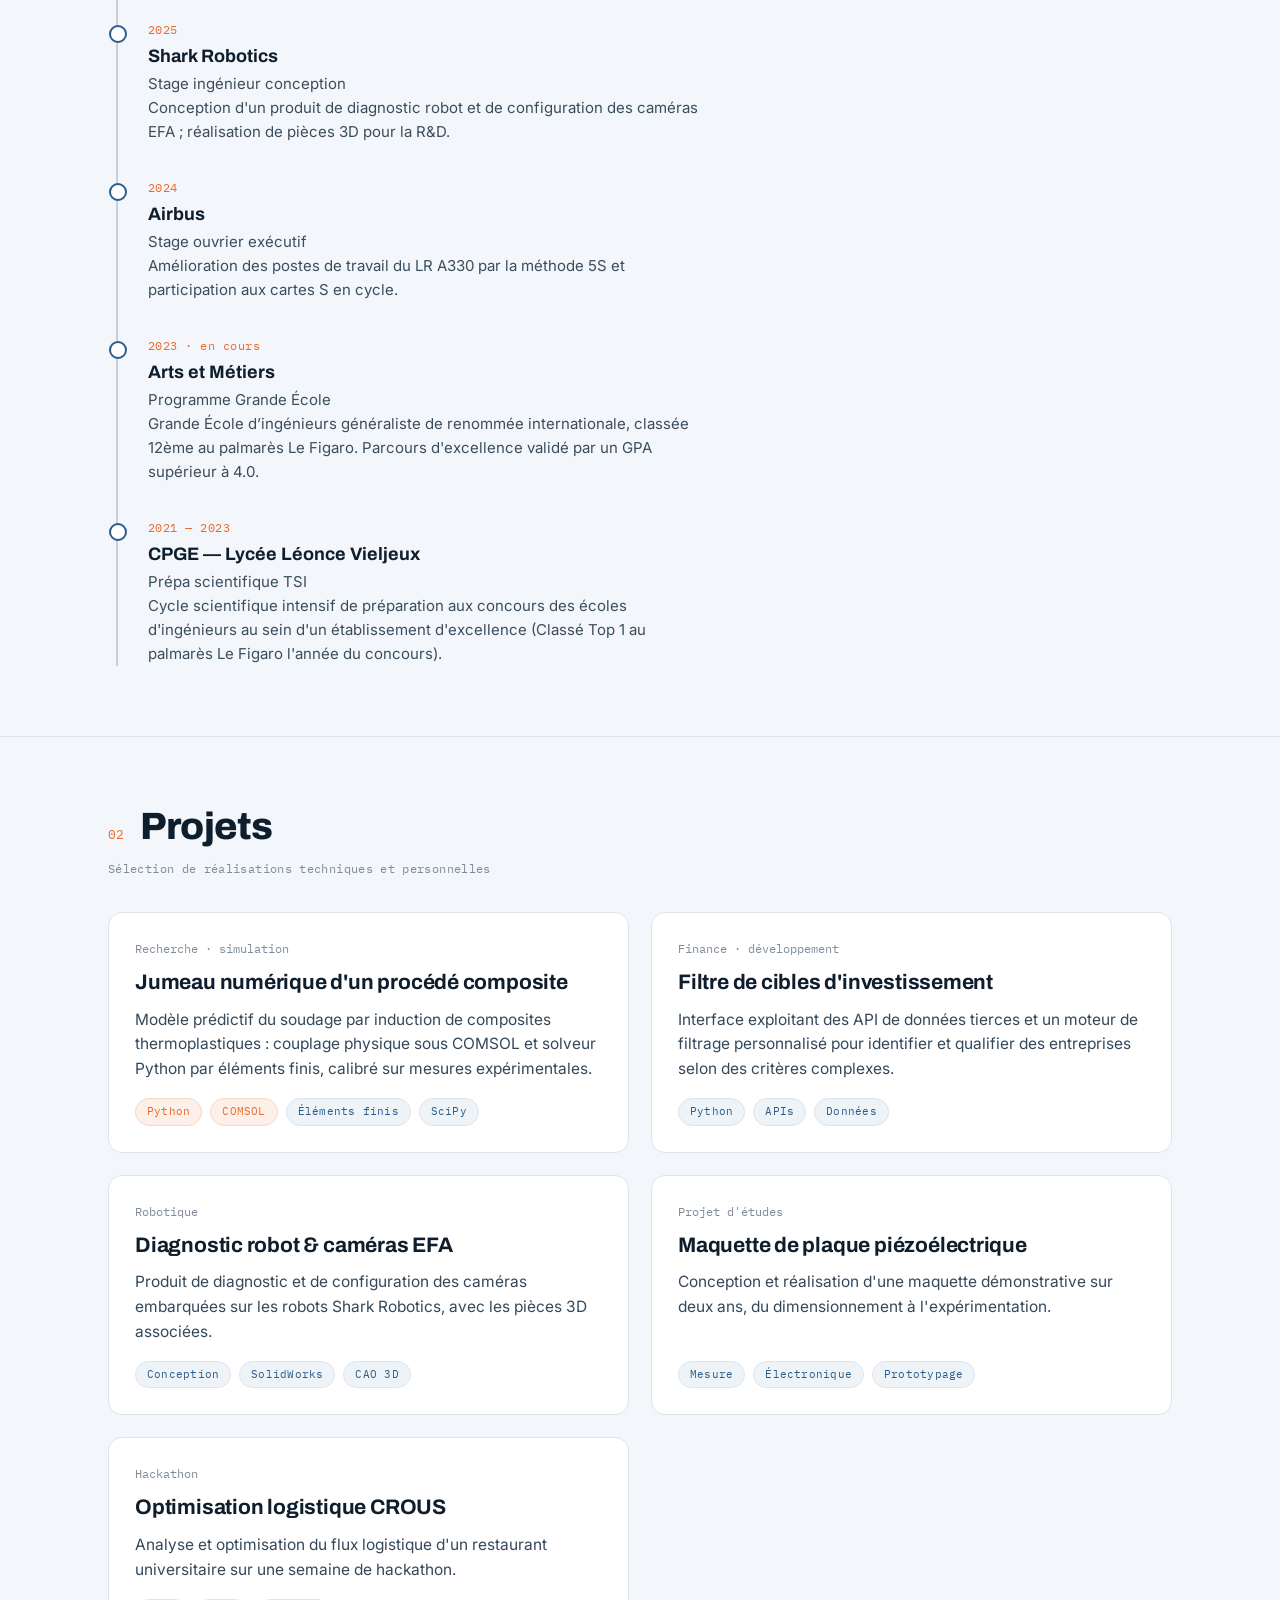
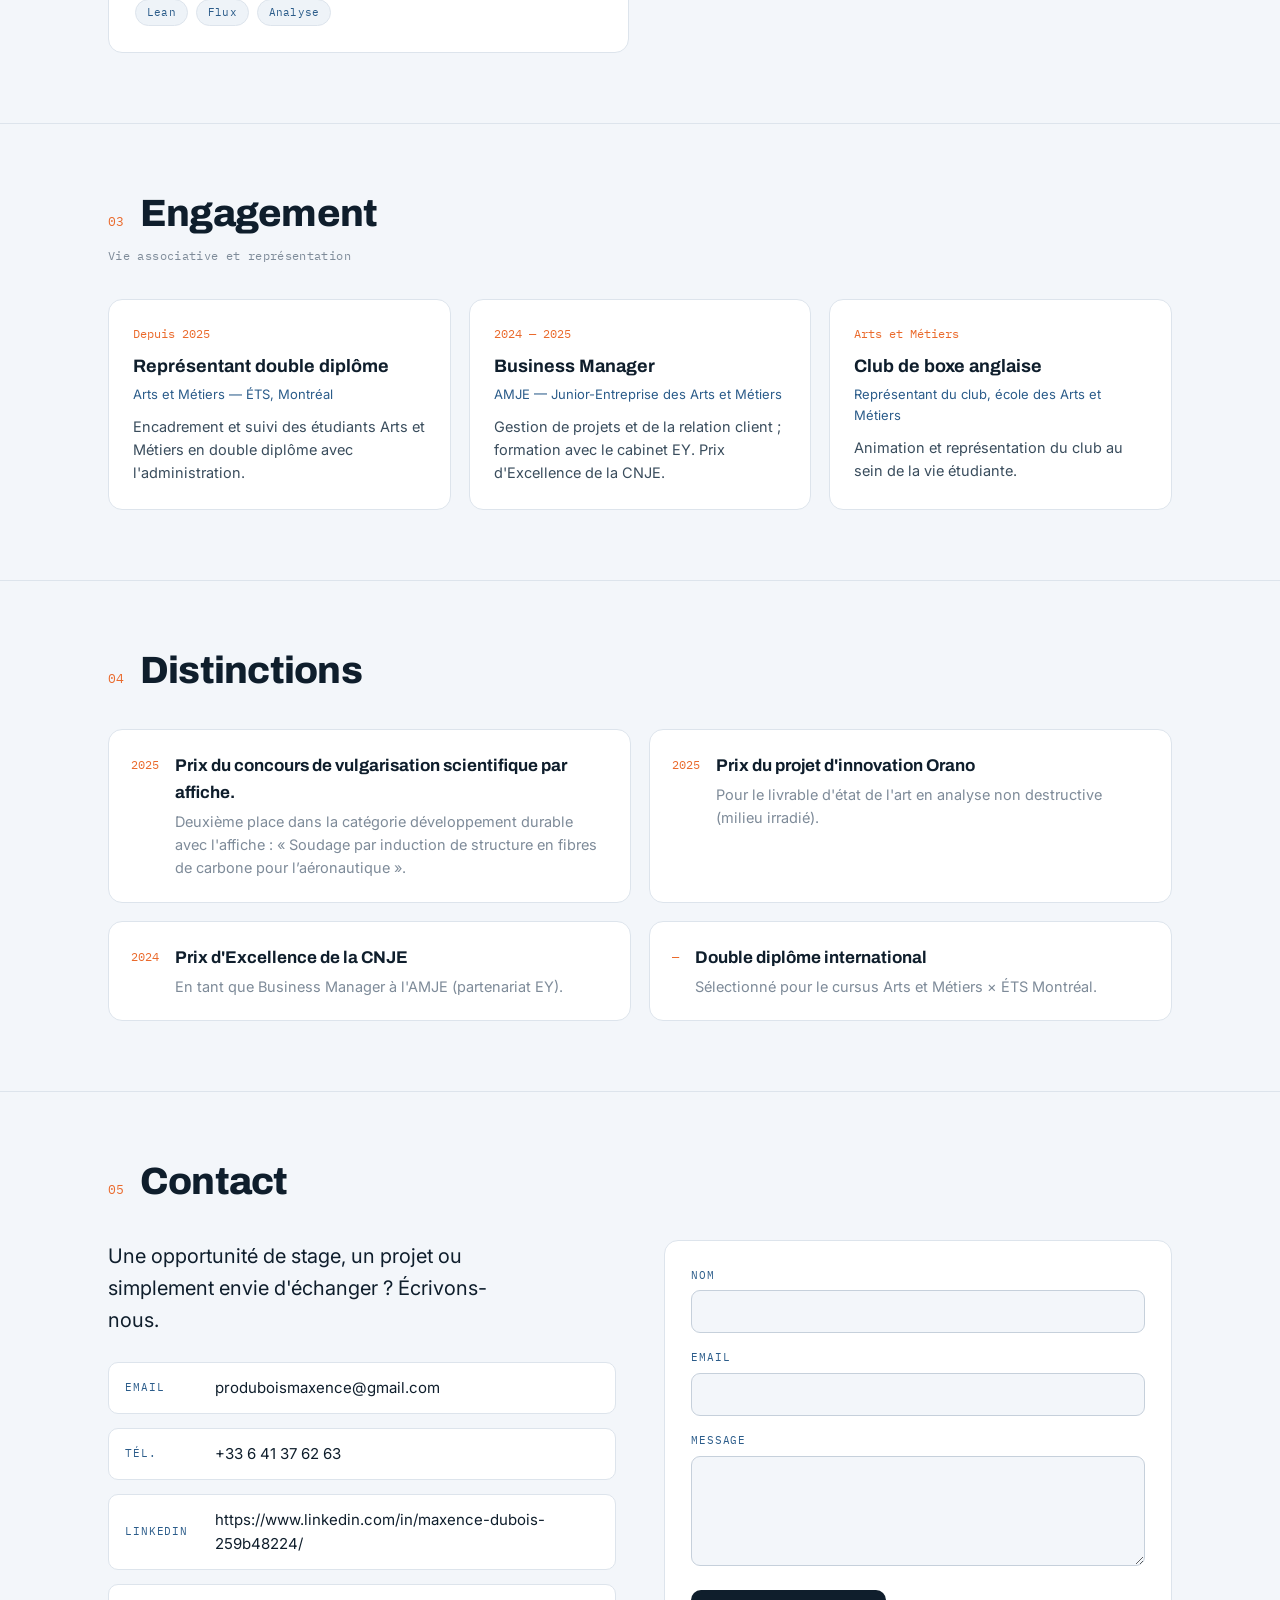
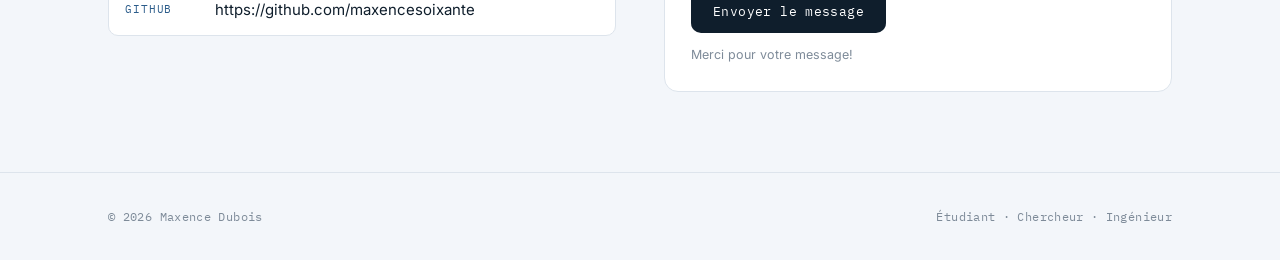
==== commit 47826b15: "quelques updates" ====
--- a/index.html
+++ b/index.html
@@ -403,7 +403,7 @@
         <div class="field"><label for="msg">Message</label>
           <textarea id="msg" name="msg" required></textarea></div>
         <button class="send" type="submit">Envoyer le message</button>
-        <p class="form-note">Ce formulaire ouvre ta messagerie pré-remplie. Pour un envoi automatique, connecte-le à un service comme Formspree (voir commentaire dans le code).</p>
+        <p class="form-note">Merci pour votre message!</p>
       </form>
     </div>
   </div>
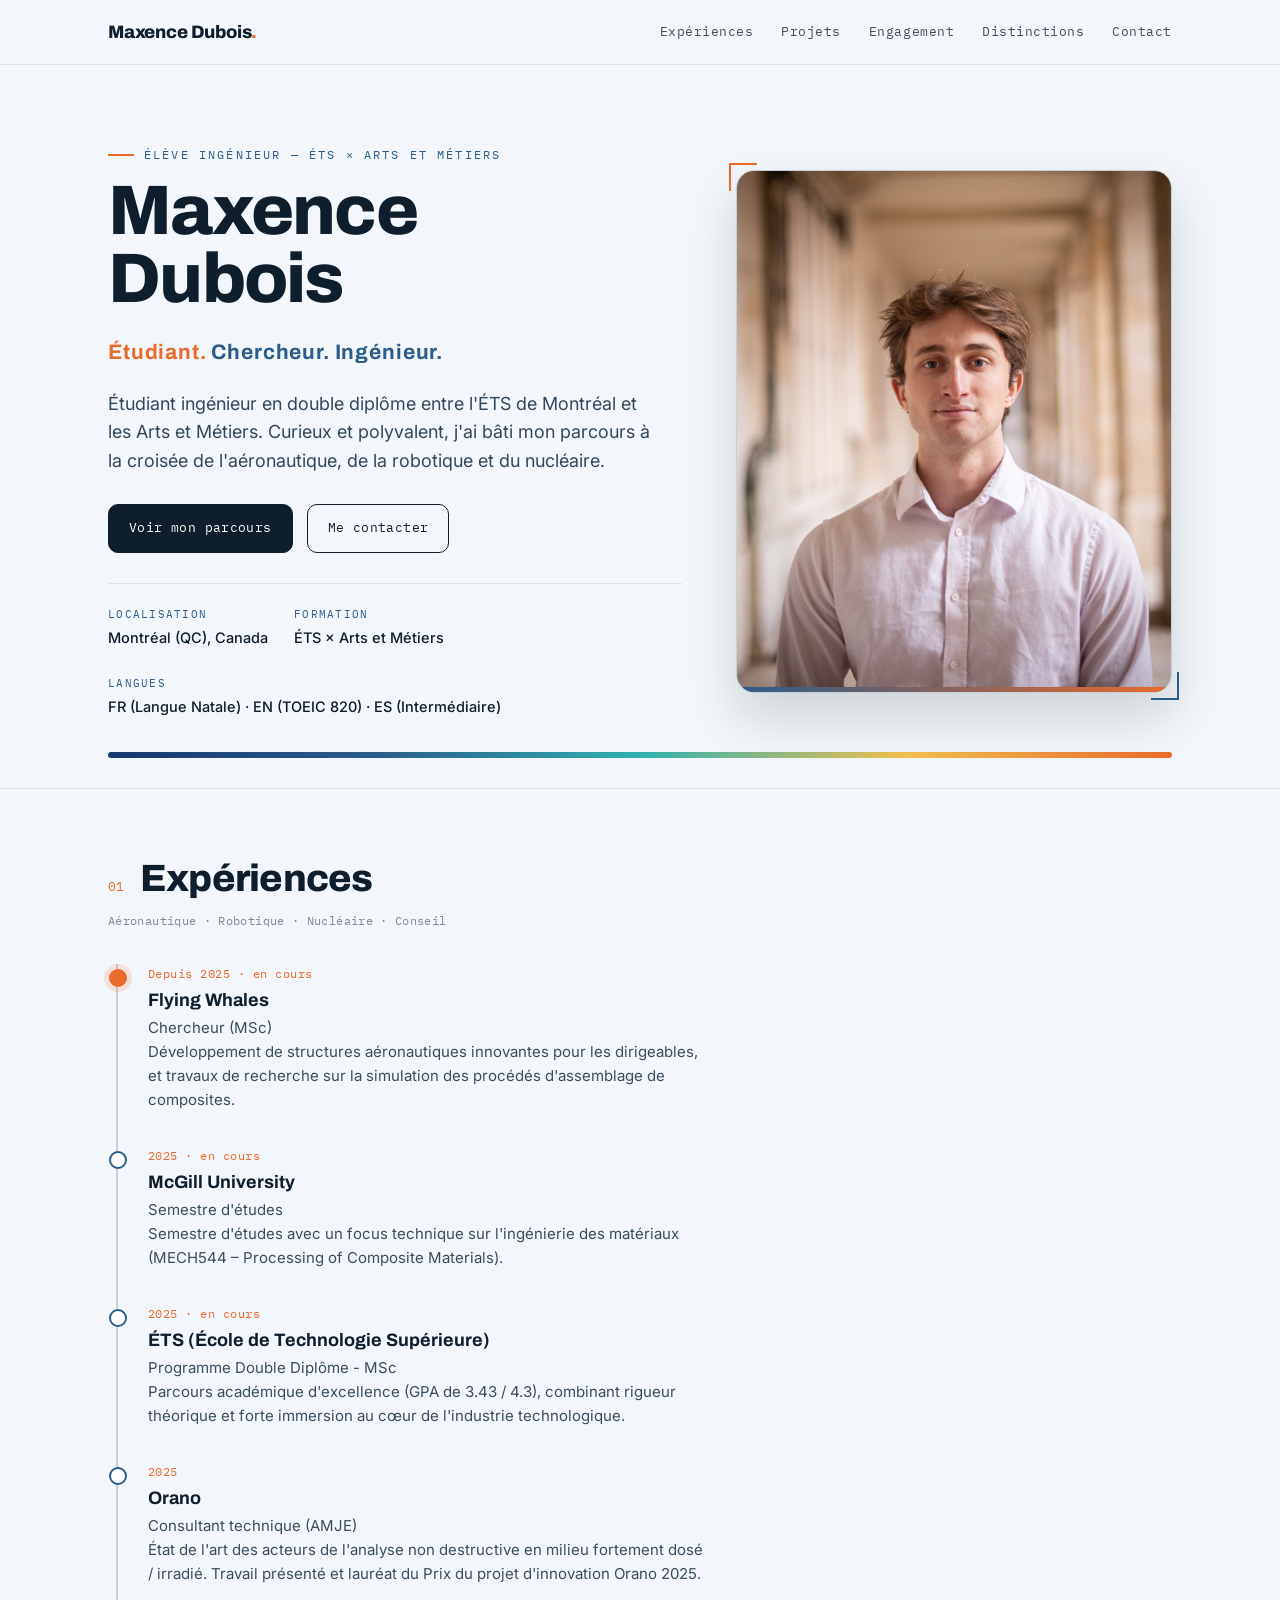
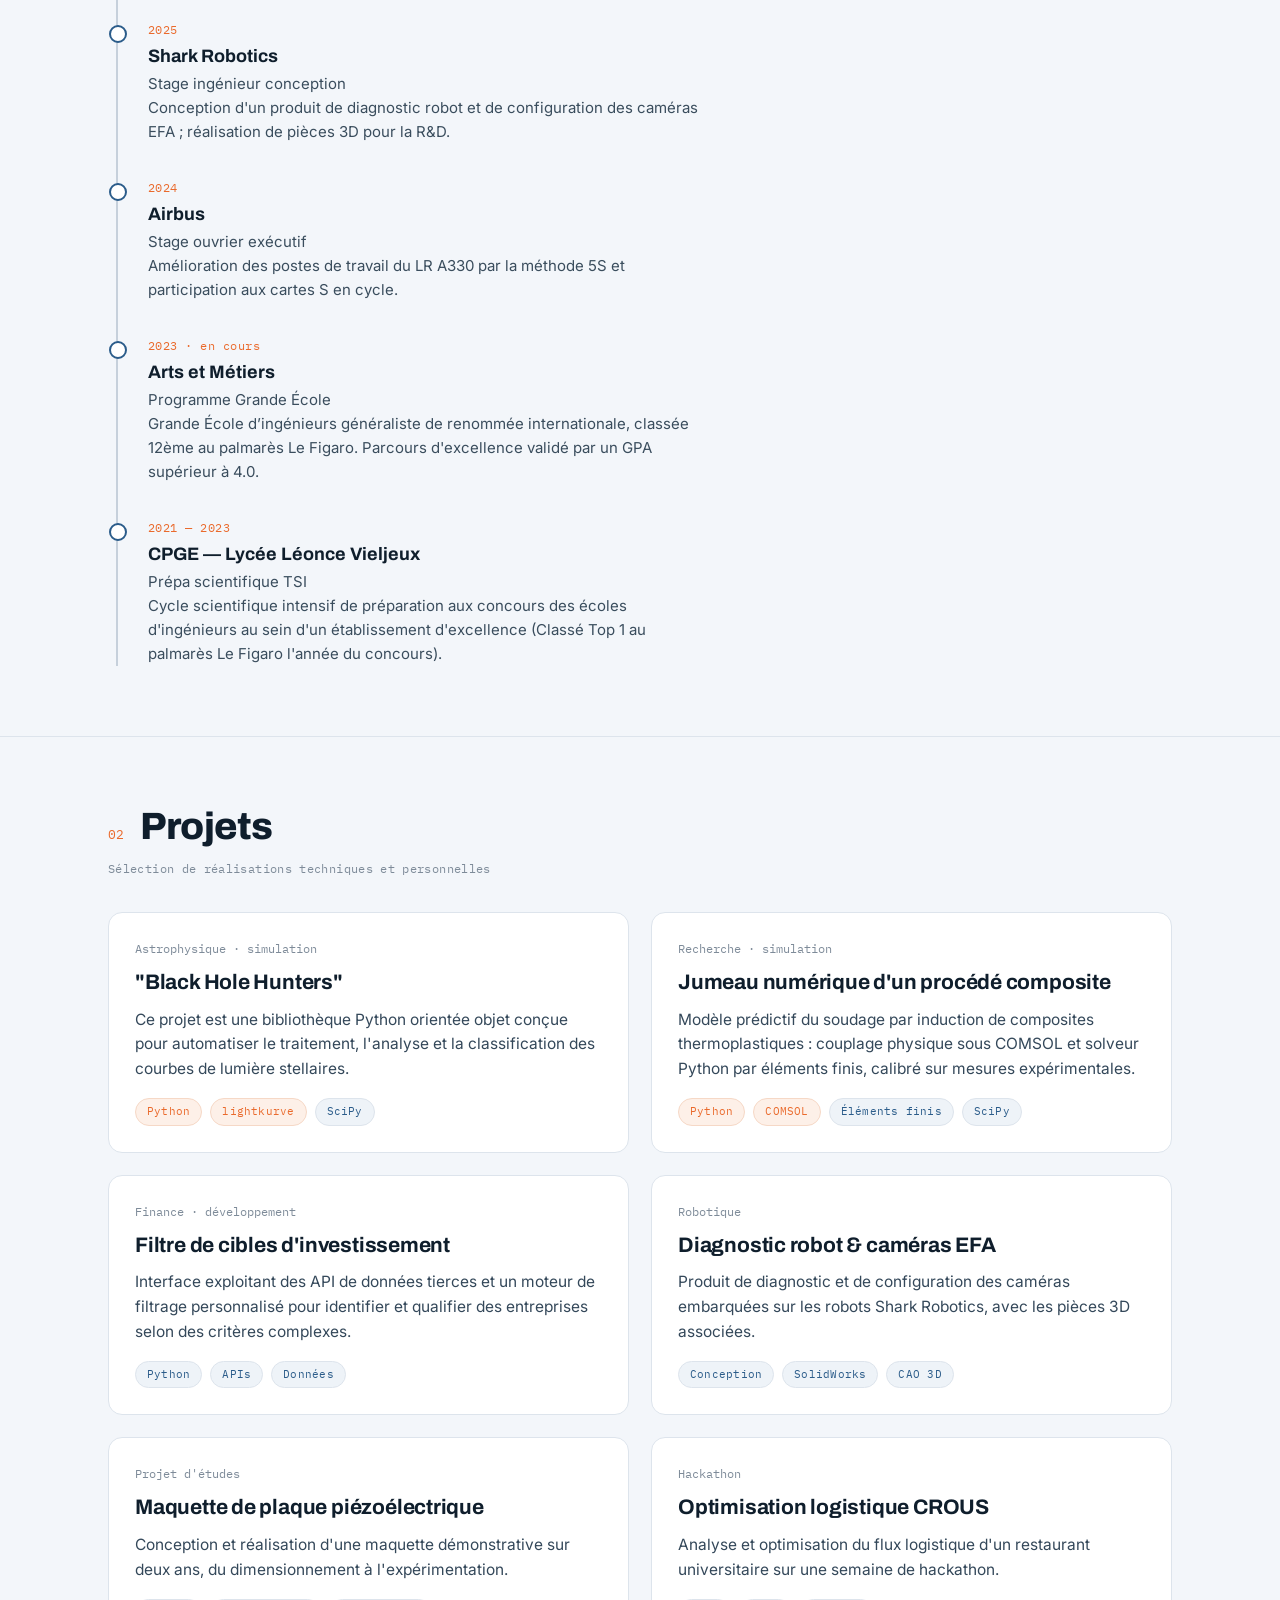
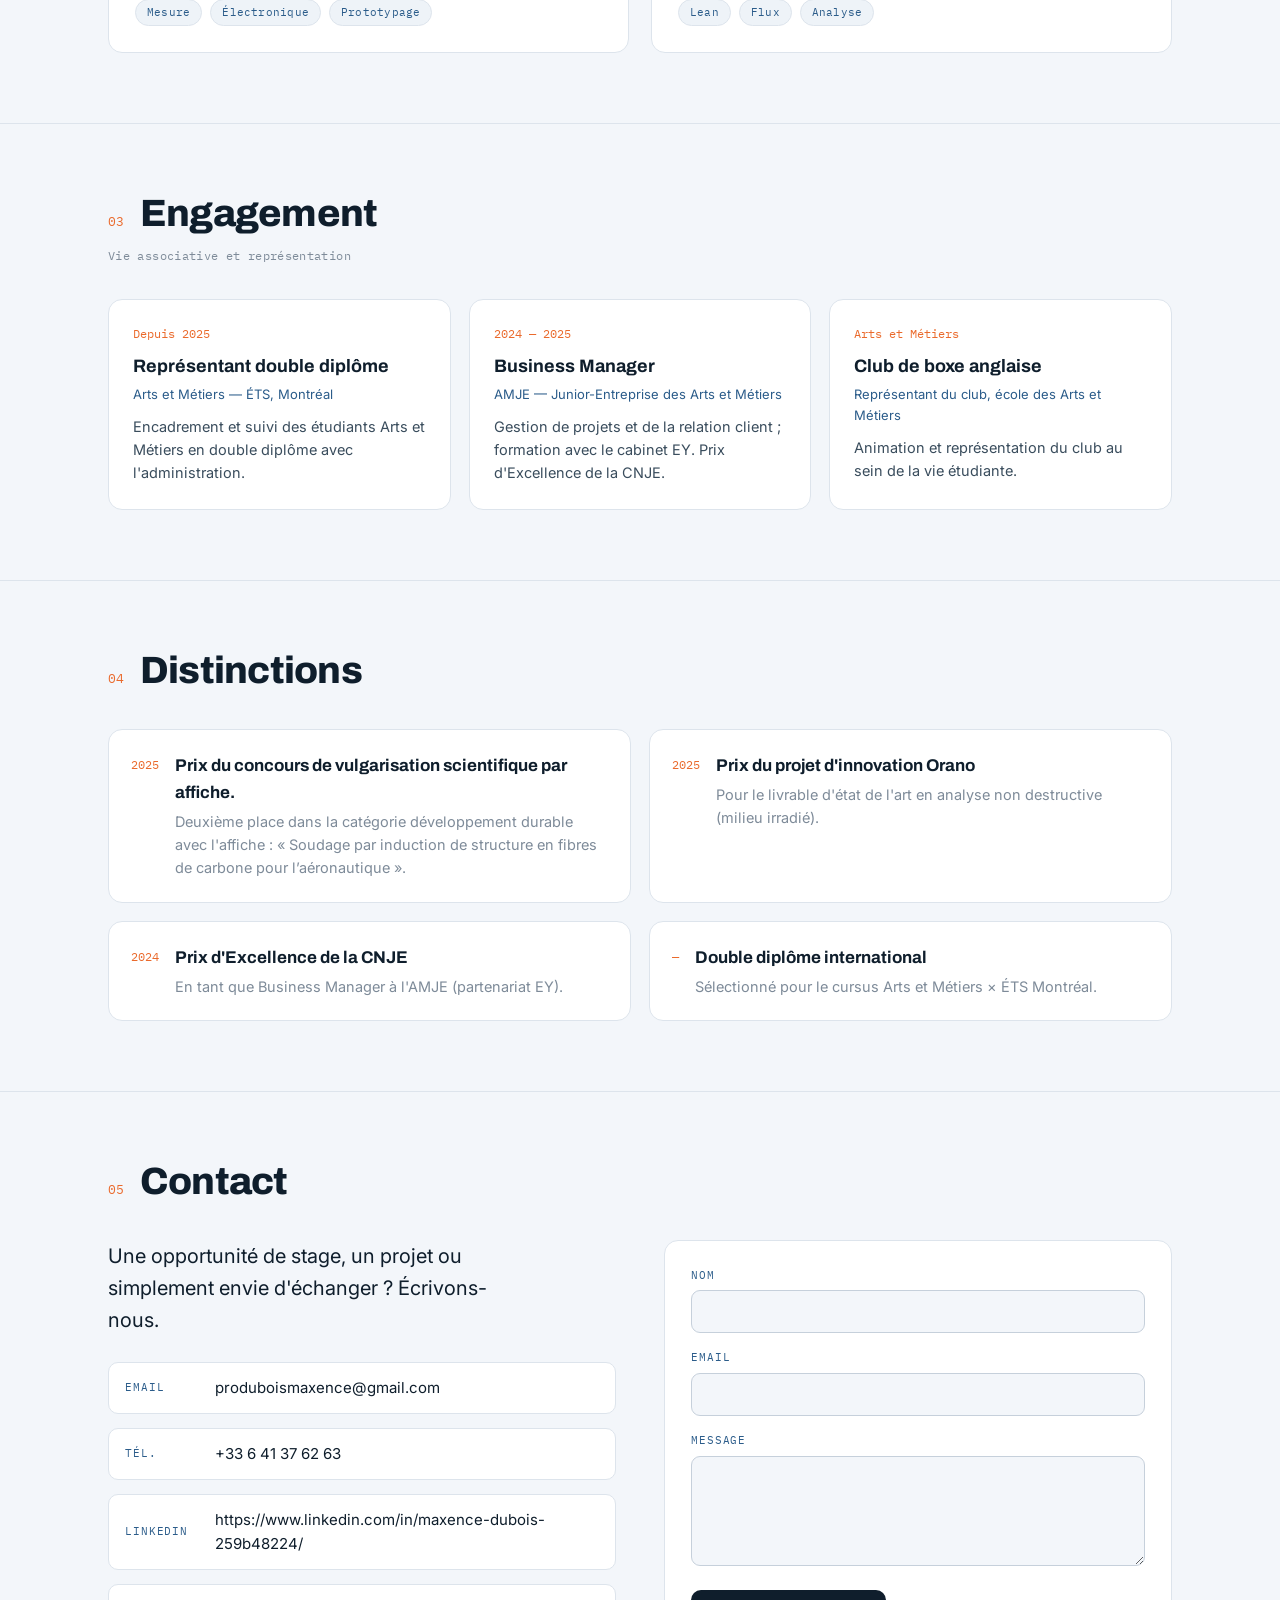
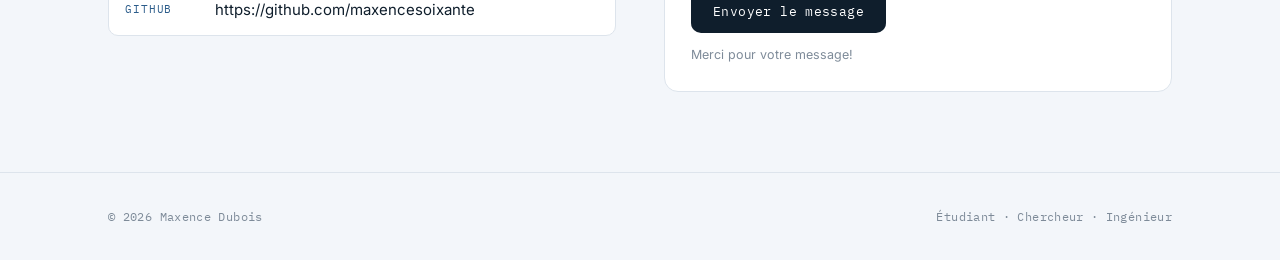
==== commit 6ab15abe: "quelques updates" ====
--- a/index.html
+++ b/index.html
@@ -299,6 +299,12 @@
     <p class="sec-sub">Sélection de réalisations techniques et personnelles</p>
     <div class="grid">
       <article class="card reveal">
+        <span class="ix">Astrophysique · simulation</span>
+        <h3>"Black Hole Hunters"</h3>
+        <p>Ce projet est une bibliothèque Python orientée objet conçue pour automatiser le traitement, l'analyse et la classification des courbes de lumière stellaires.</p>
+        <div class="tags"><span class="tag hot">Python</span><span class="tag hot">lightkurve</span><span class="tag">SciPy</span></div>
+      </article>
+      <article class="card reveal">
         <span class="ix">Recherche · simulation</span>
         <h3>Jumeau numérique d'un procédé composite</h3>
         <p>Modèle prédictif du soudage par induction de composites thermoplastiques : couplage physique sous COMSOL et solveur Python par éléments finis, calibré sur mesures expérimentales.</p>
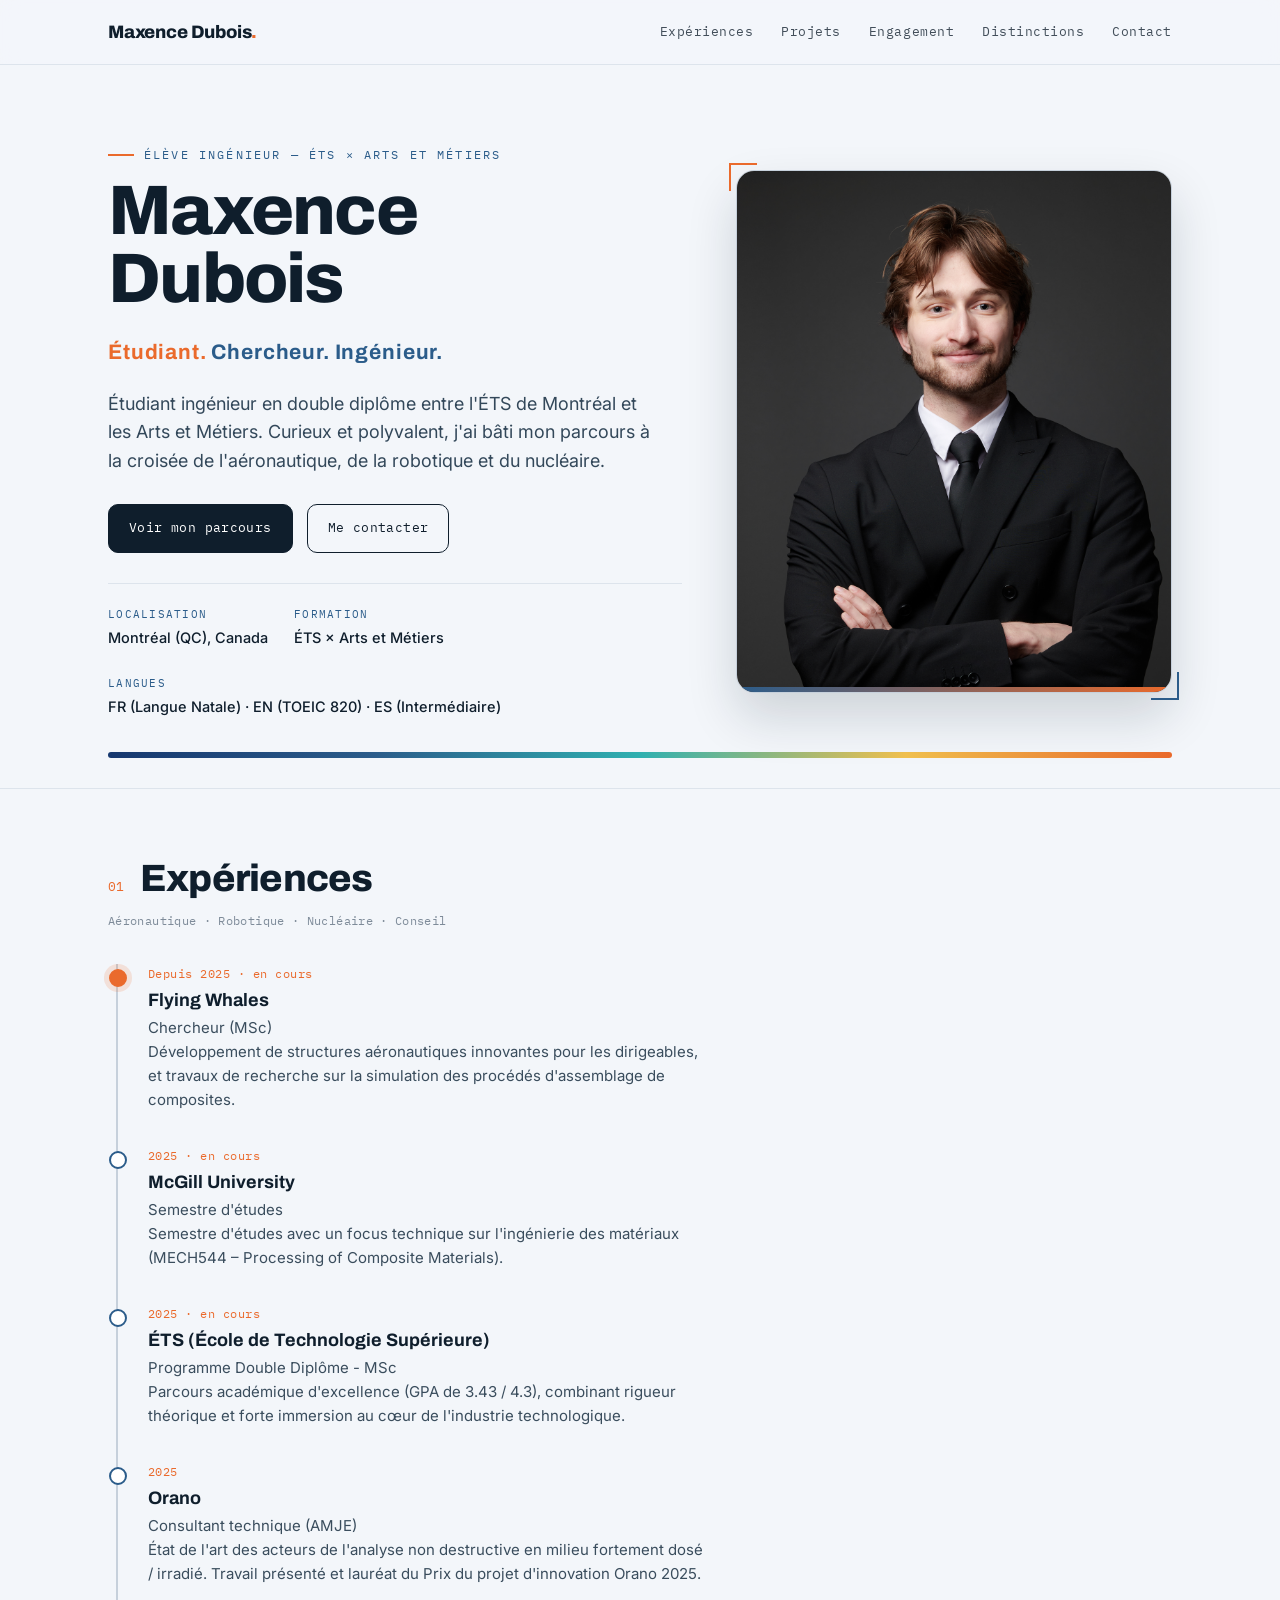
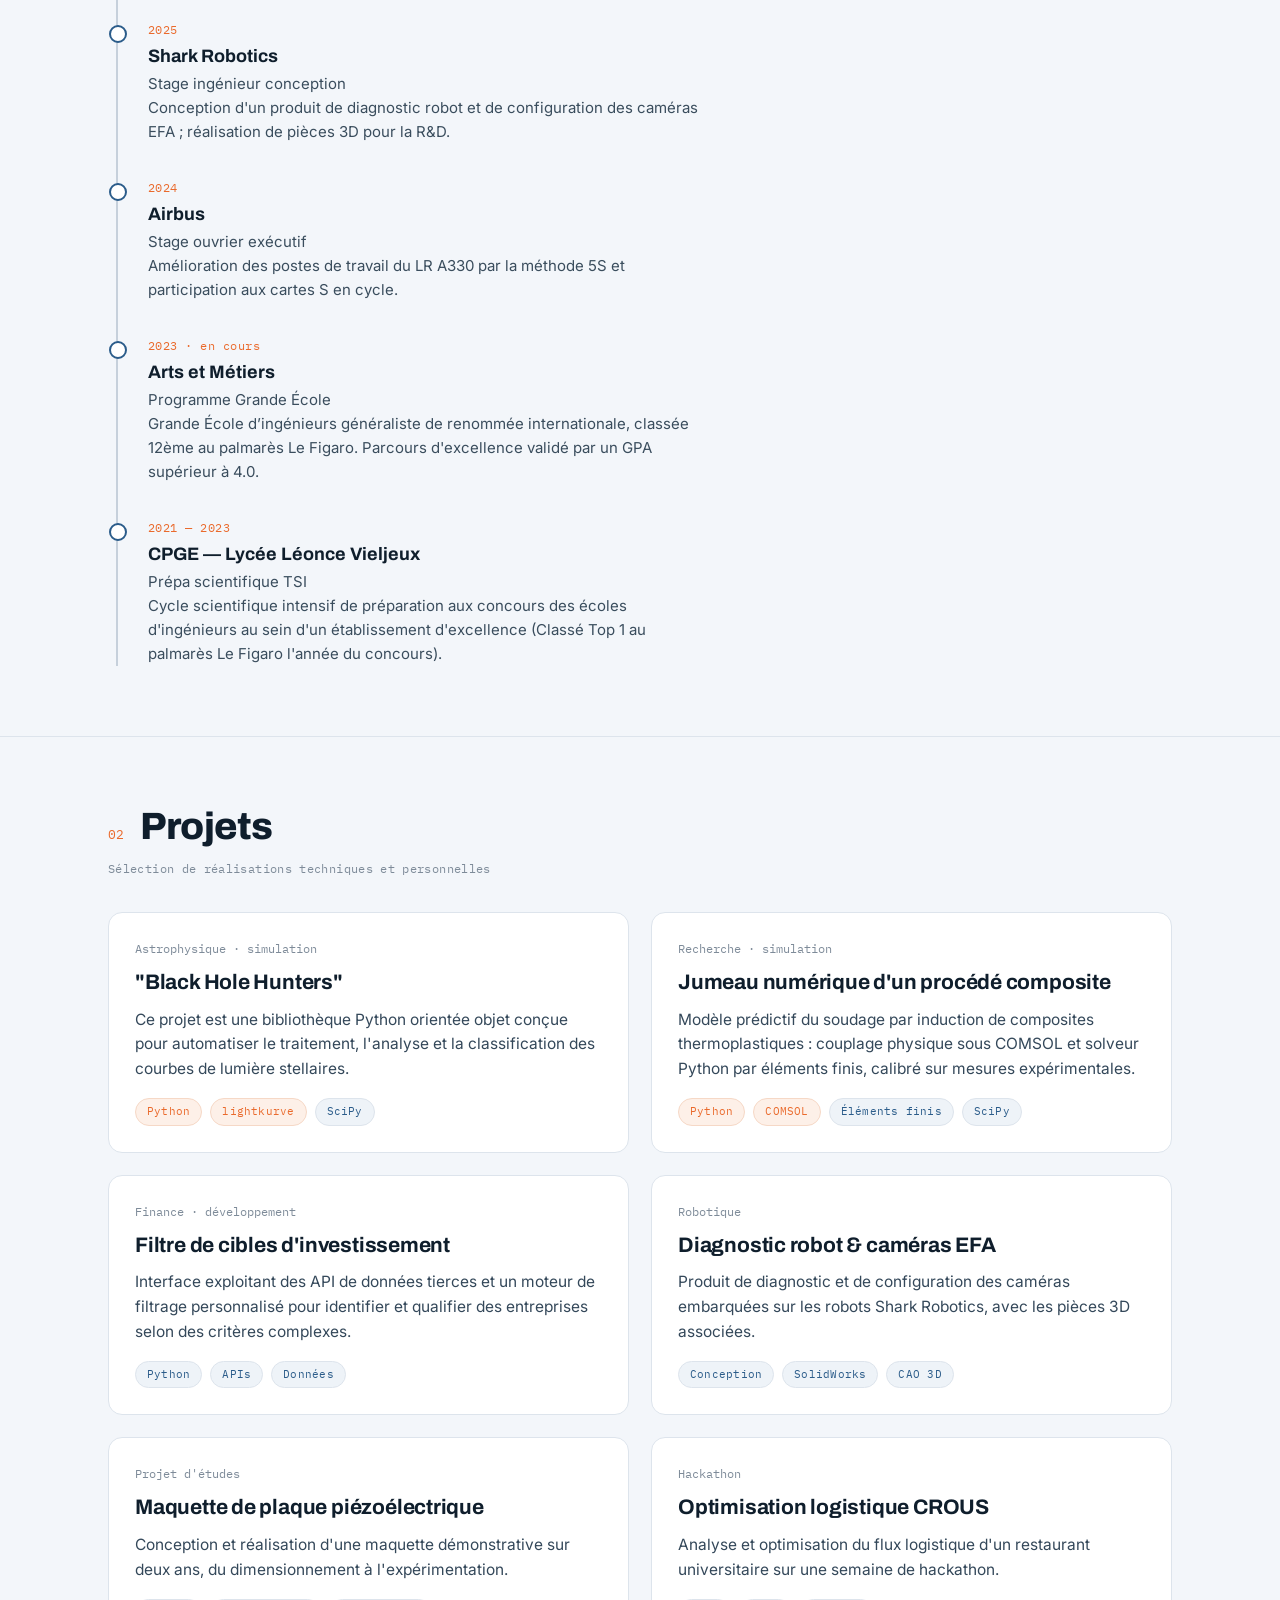
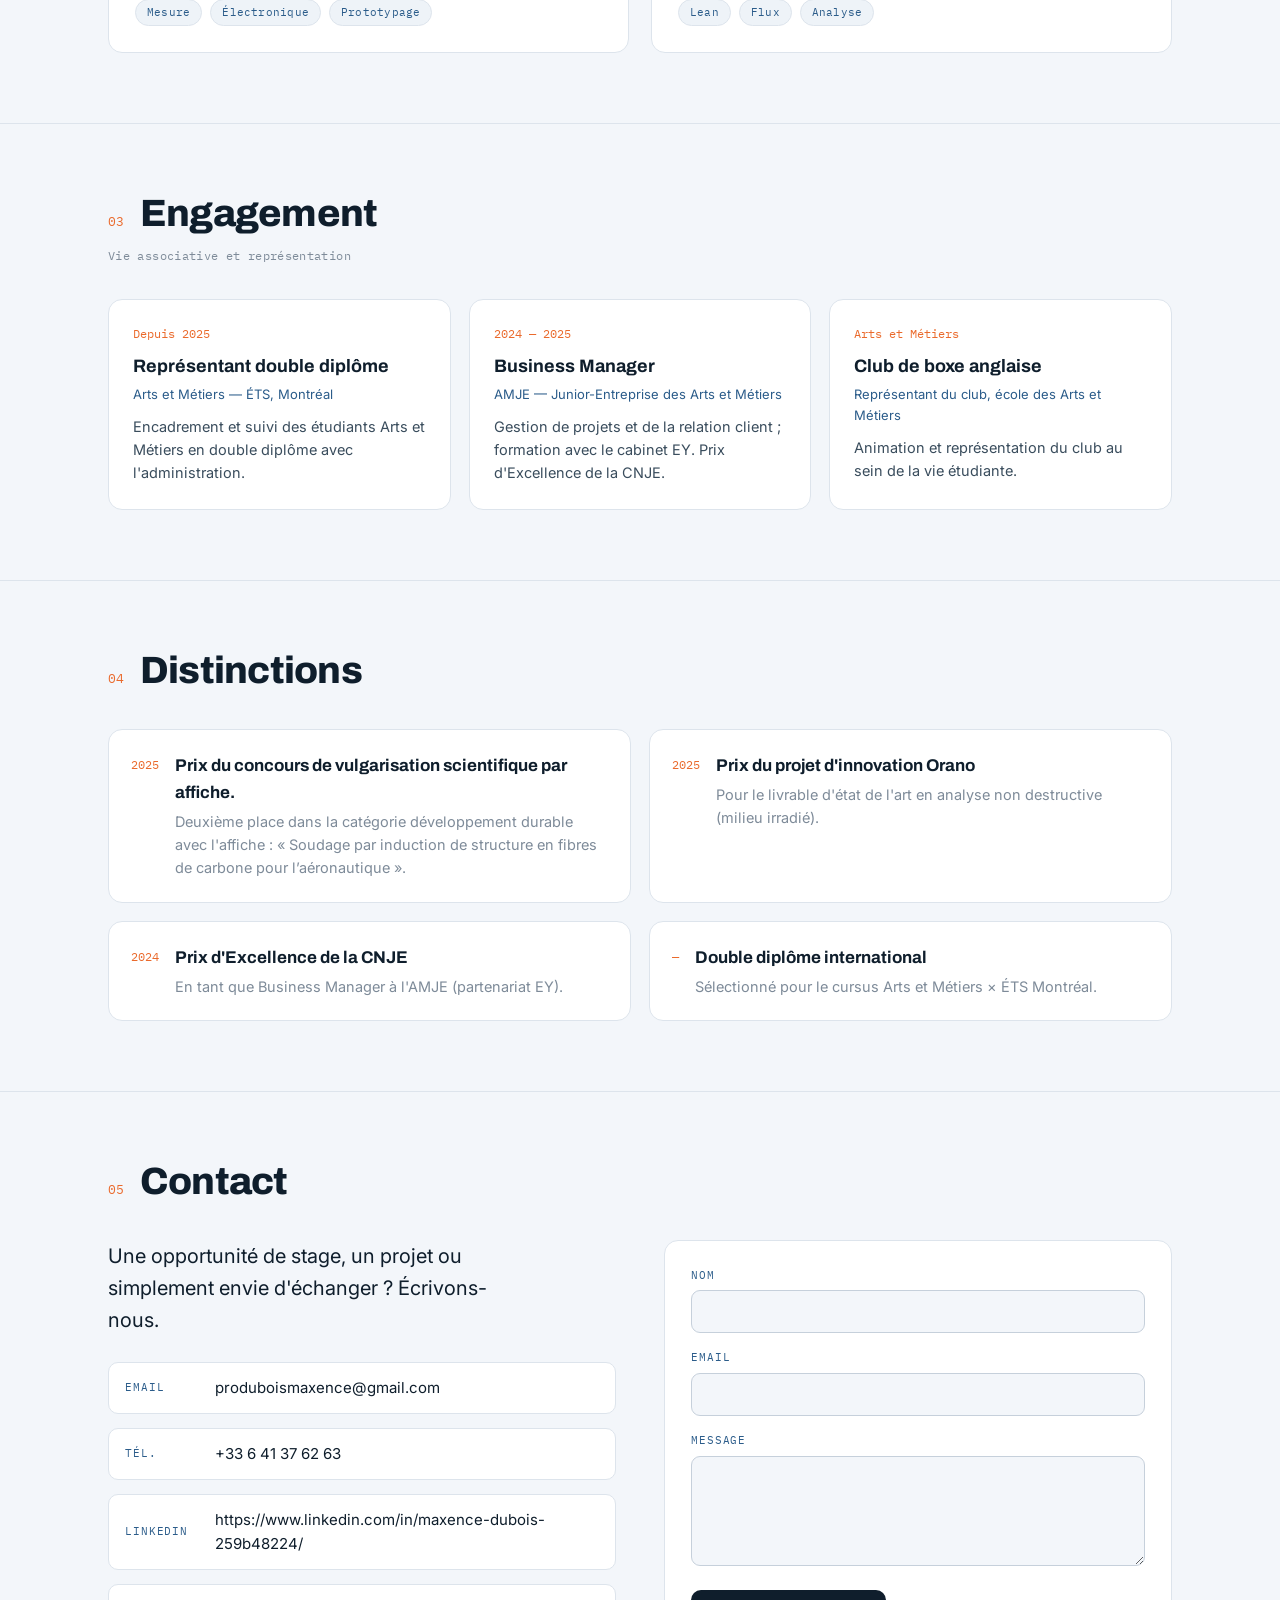
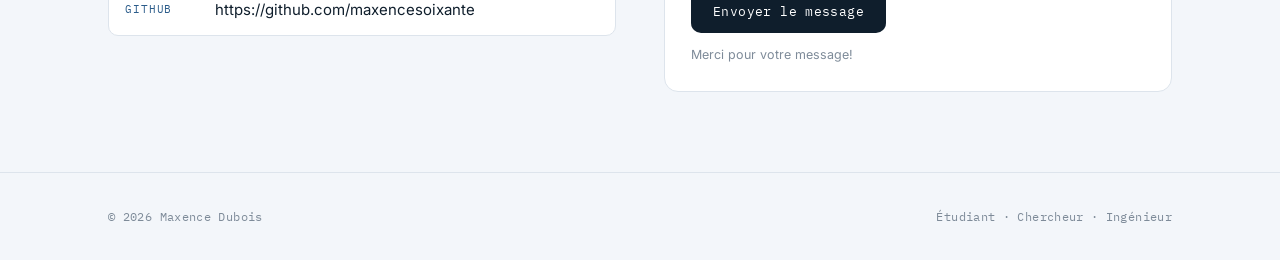
==== commit 8a230aa9: "quelques updates" ====
--- a/index.html
+++ b/index.html
@@ -115,11 +115,13 @@
   /* CARDS (Projets) */
   .grid{display:grid;grid-template-columns:repeat(2,1fr);gap:22px}
   .card{background:var(--surface);border:1px solid var(--line);border-radius:var(--r);padding:26px;
-    display:flex;flex-direction:column;transition:transform .18s,box-shadow .18s,border-color .18s}
+    display:flex;flex-direction:column;transition:transform .18s,box-shadow .18s,border-color .18s;
+    position:relative;cursor:pointer}
   .card:hover{transform:translateY(-4px);box-shadow:0 18px 40px rgba(15,30,44,.10);border-color:var(--line-strong)}
   .card .ix{font-family:var(--mono);font-size:12px;color:var(--slate)}
   .card h3{font-family:var(--display);font-size:21px;margin:8px 0 8px;letter-spacing:-.01em}
   .card p{margin:0 0 16px;color:#34485a;font-size:15.5px}
+  .card-link{position:absolute;inset:0;border-radius:var(--r)}
   .tags{display:flex;flex-wrap:wrap;gap:8px;margin-top:auto}
   .tag{font-family:var(--mono);font-size:11px;color:var(--steel);background:#EEF3F8;
     border:1px solid var(--line);border-radius:999px;padding:4px 11px;letter-spacing:.02em}
@@ -226,7 +228,7 @@
       <div class="photo-frame reveal">
         <div class="photo-card">
           <!-- Pour changer la photo : remplace le src ci-dessous par le chemin de ton image. -->
-          <img src="[data-uri]" alt="Portrait de Maxence Dubois">
+          <img src="photo.jpg" alt="Portrait de Maxence Dubois">
         </div>
       </div>
     </div>
@@ -303,36 +305,42 @@
         <h3>"Black Hole Hunters"</h3>
         <p>Ce projet est une bibliothèque Python orientée objet conçue pour automatiser le traitement, l'analyse et la classification des courbes de lumière stellaires.</p>
         <div class="tags"><span class="tag hot">Python</span><span class="tag hot">lightkurve</span><span class="tag">SciPy</span></div>
+        <a href="projet-black-hole-hunters.html" class="card-link" aria-label="Voir le projet Black Hole Hunters"></a>
       </article>
       <article class="card reveal">
         <span class="ix">Recherche · simulation</span>
         <h3>Jumeau numérique d'un procédé composite</h3>
         <p>Modèle prédictif du soudage par induction de composites thermoplastiques : couplage physique sous COMSOL et solveur Python par éléments finis, calibré sur mesures expérimentales.</p>
         <div class="tags"><span class="tag hot">Python</span><span class="tag hot">COMSOL</span><span class="tag">Éléments finis</span><span class="tag">SciPy</span></div>
+        <a href="projet-jumeau-numerique.html" class="card-link" aria-label="Voir le projet Jumeau numérique"></a>
       </article>
       <article class="card reveal">
         <span class="ix">Finance · développement</span>
         <h3>Filtre de cibles d'investissement</h3>
         <p>Interface exploitant des API de données tierces et un moteur de filtrage personnalisé pour identifier et qualifier des entreprises selon des critères complexes.</p>
         <div class="tags"><span class="tag">Python</span><span class="tag">APIs</span><span class="tag">Données</span></div>
+        <a href="projet-filtre-investissement.html" class="card-link" aria-label="Voir le projet Filtre d'investissement"></a>
       </article>
       <article class="card reveal">
         <span class="ix">Robotique</span>
         <h3>Diagnostic robot & caméras EFA</h3>
         <p>Produit de diagnostic et de configuration des caméras embarquées sur les robots Shark Robotics, avec les pièces 3D associées.</p>
         <div class="tags"><span class="tag">Conception</span><span class="tag">SolidWorks</span><span class="tag">CAO 3D</span></div>
+        <a href="projet-diagnostic-robot.html" class="card-link" aria-label="Voir le projet Diagnostic robot"></a>
       </article>
       <article class="card reveal">
         <span class="ix">Projet d'études</span>
         <h3>Maquette de plaque piézoélectrique</h3>
         <p>Conception et réalisation d'une maquette démonstrative sur deux ans, du dimensionnement à l'expérimentation.</p>
         <div class="tags"><span class="tag">Mesure</span><span class="tag">Électronique</span><span class="tag">Prototypage</span></div>
+        <a href="projet-plaque-piezoelectrique.html" class="card-link" aria-label="Voir le projet Plaque piézoélectrique"></a>
       </article>
       <article class="card reveal">
         <span class="ix">Hackathon</span>
         <h3>Optimisation logistique CROUS</h3>
         <p>Analyse et optimisation du flux logistique d'un restaurant universitaire sur une semaine de hackathon.</p>
         <div class="tags"><span class="tag">Lean</span><span class="tag">Flux</span><span class="tag">Analyse</span></div>
+        <a href="projet-optimisation-crous.html" class="card-link" aria-label="Voir le projet Optimisation CROUS"></a>
       </article>
     </div>
   </div>
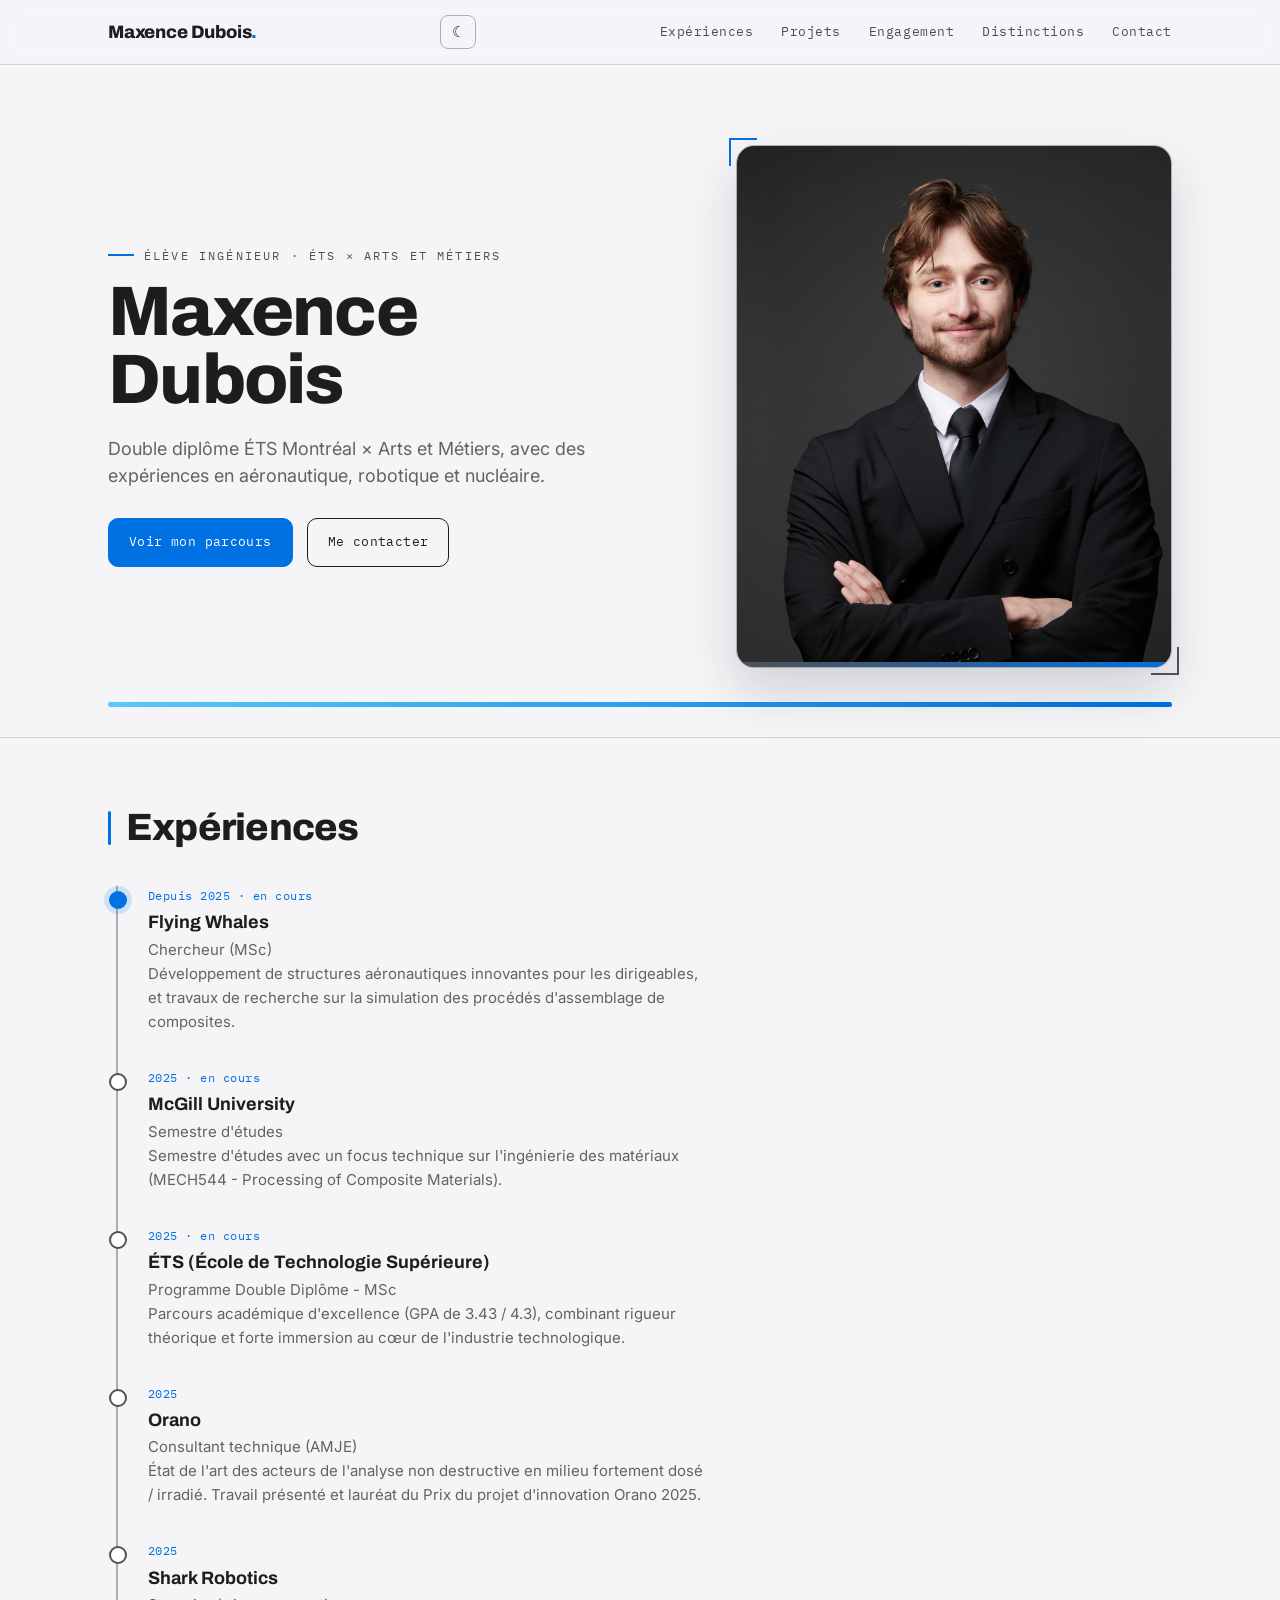
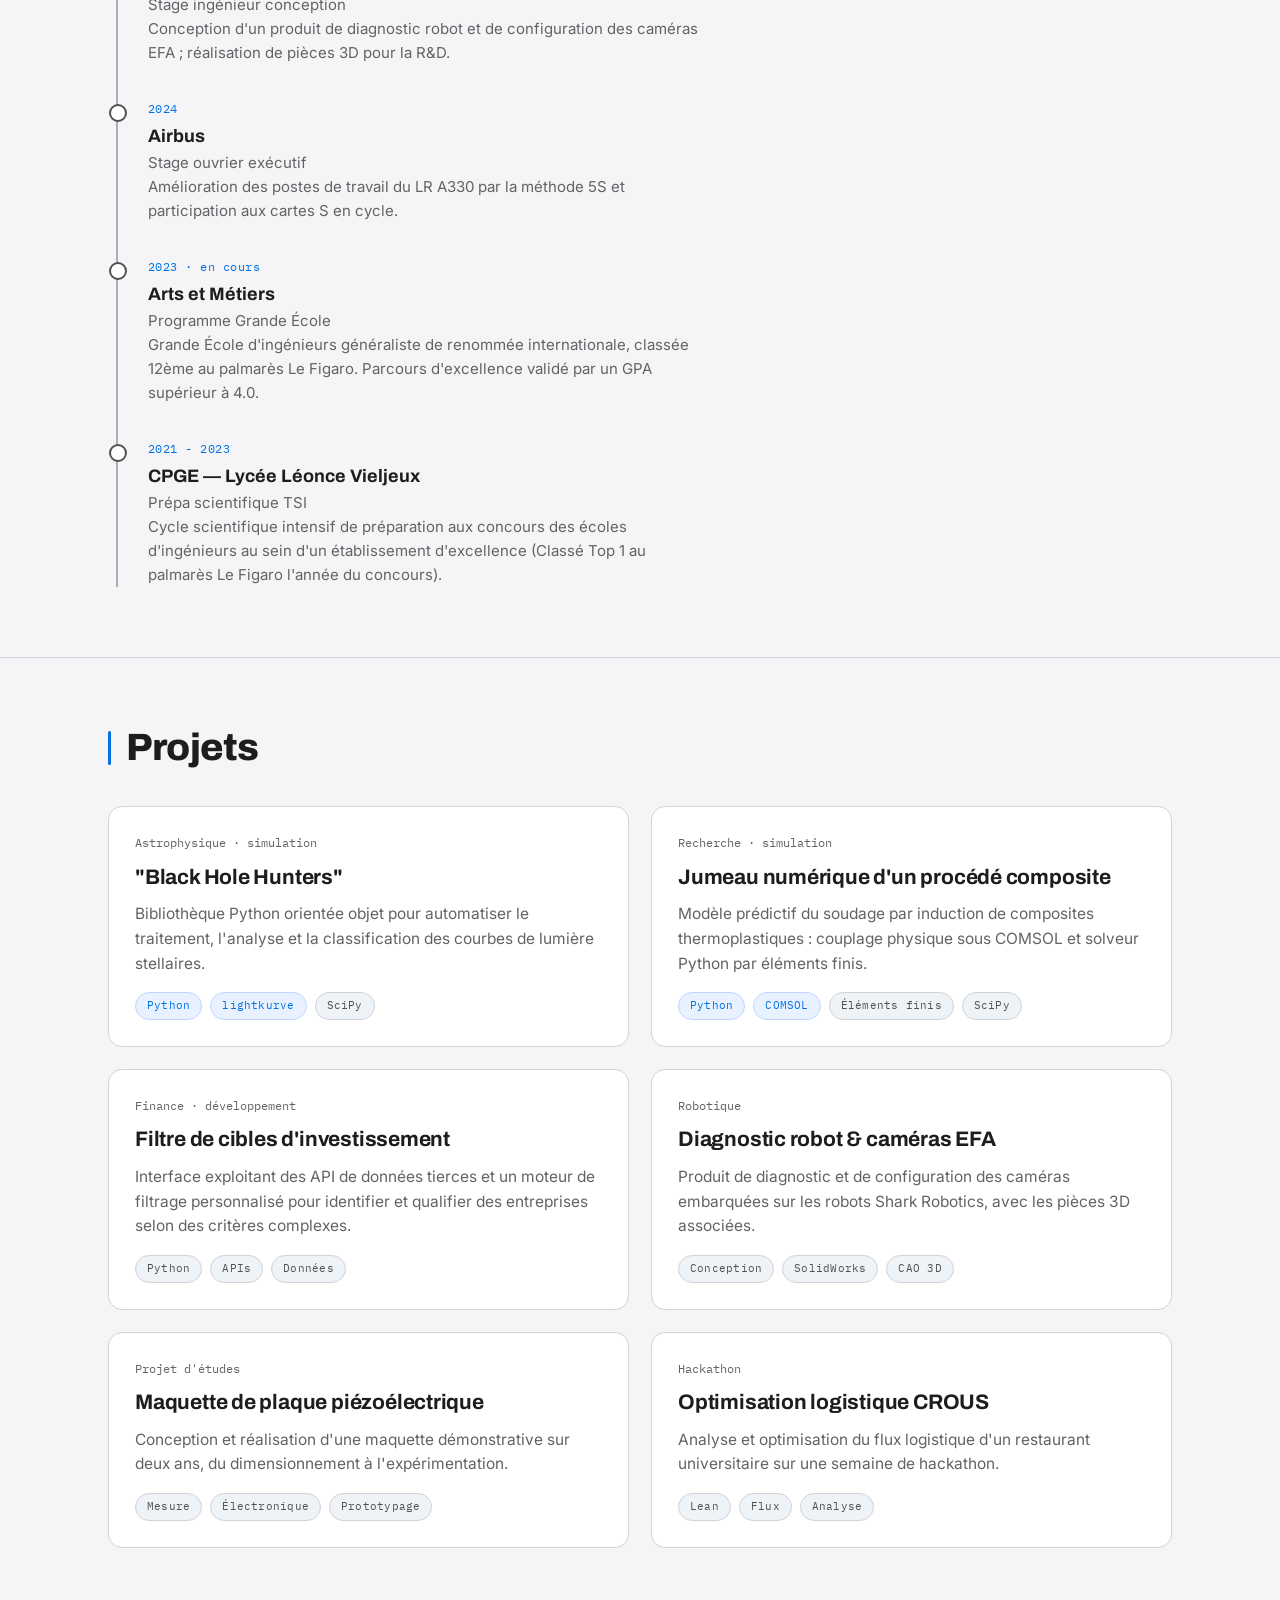
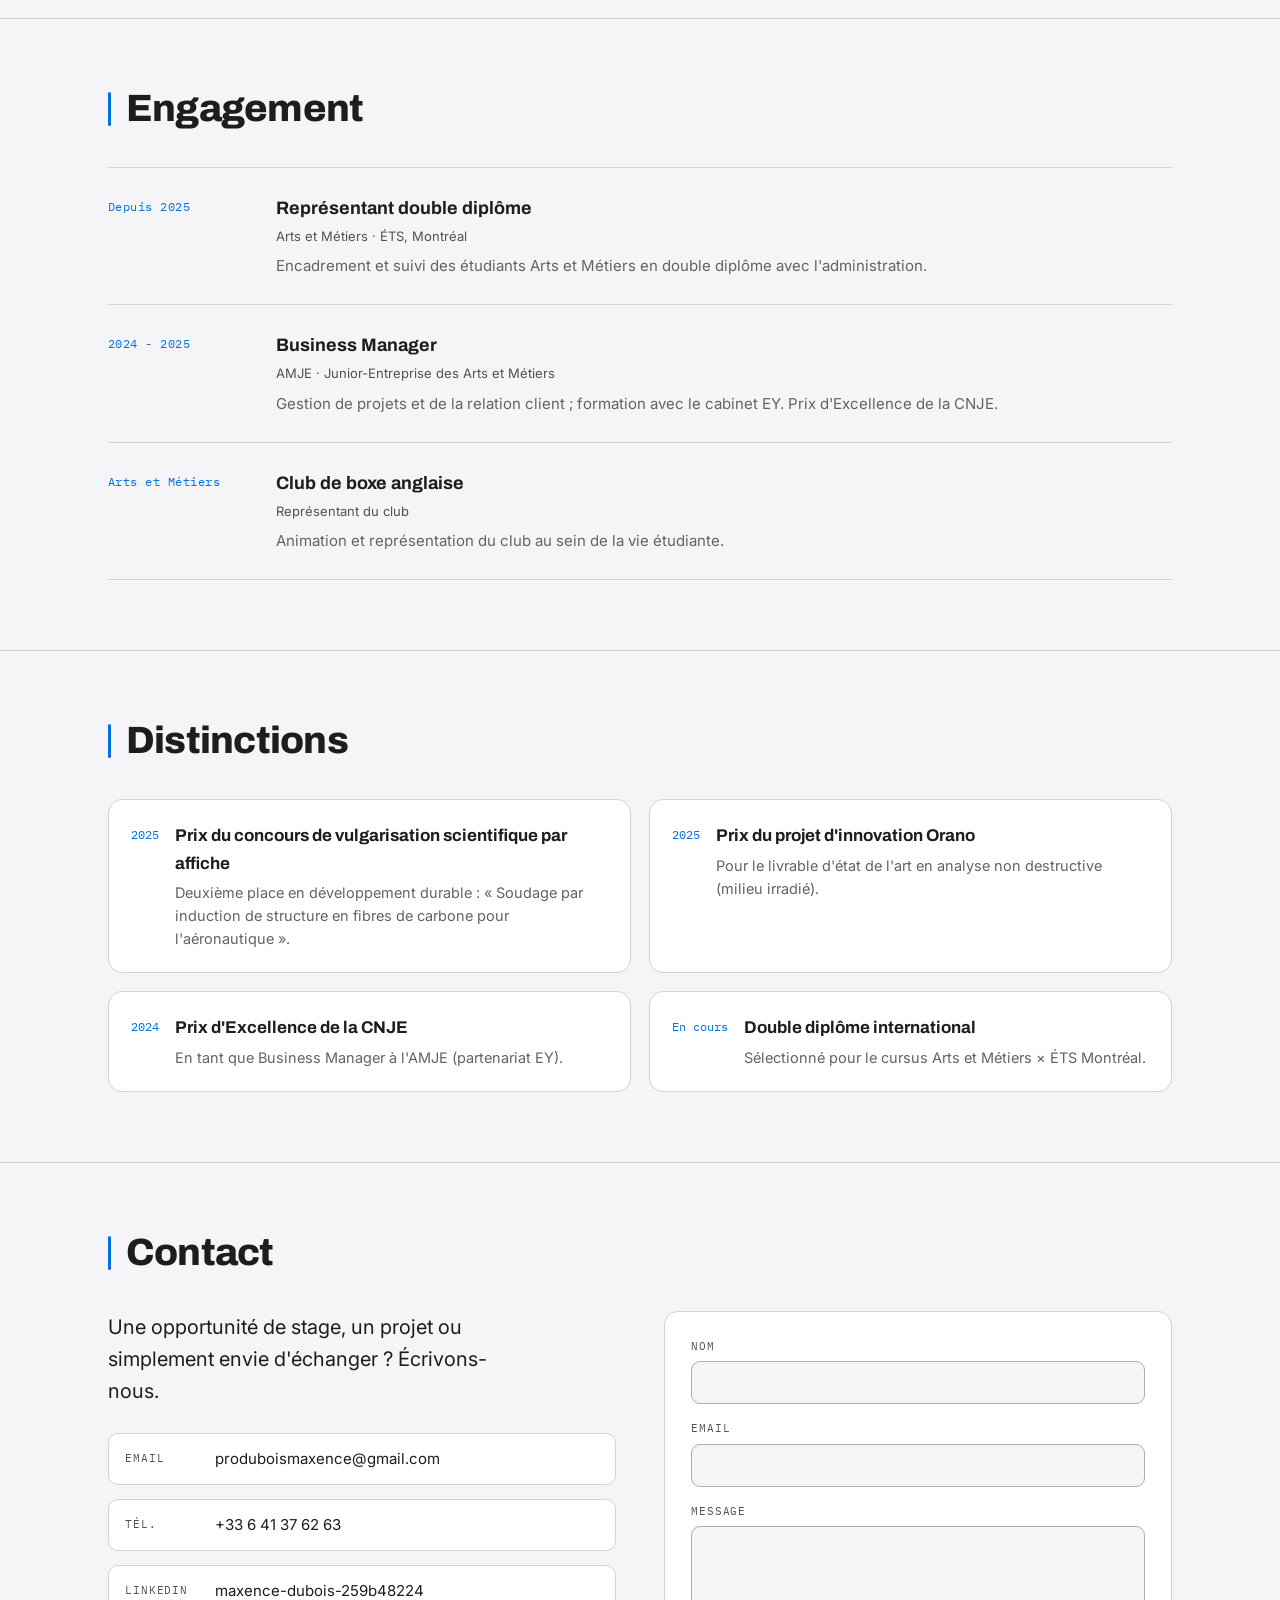
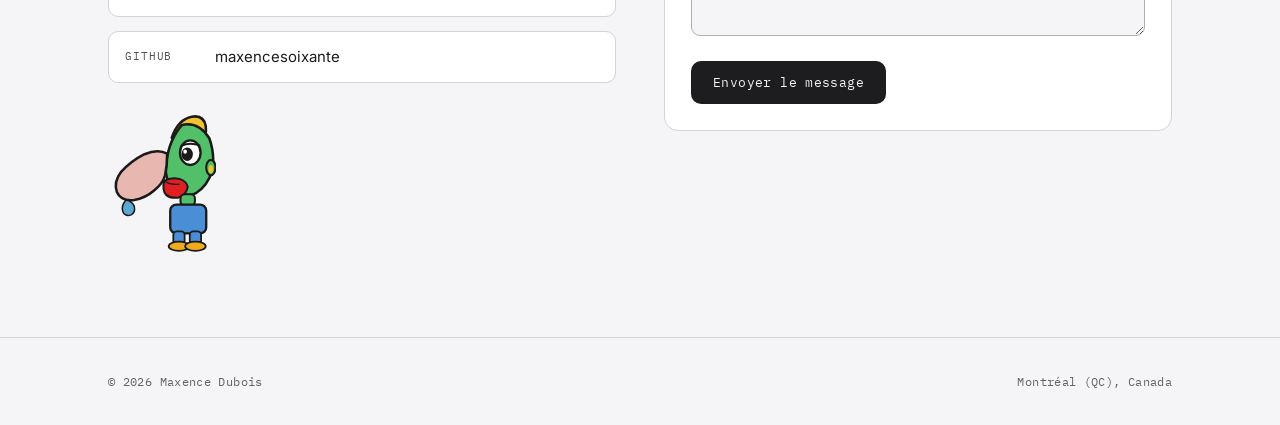
==== commit fb545e6b: "quelques updates" ====
--- a/index.html
+++ b/index.html
@@ -10,25 +10,59 @@
 <link href="https://fonts.googleapis.com/css2?family=Archivo:wght@500;600;700;800&family=Inter:wght@400;500;600&family=IBM+Plex+Mono:wght@400;500&display=swap" rel="stylesheet">
 <style>
   :root{
-    --paper:#F3F6FA;
+    --paper:#F5F5F7;
     --surface:#FFFFFF;
-    --ink:#0F1E2C;
-    --steel:#2B5C8A;
-    --heat:#EA6A2C;
-    --slate:#7E8B99;
-    --line:#DDE4EC;
-    --line-strong:#C6D0DB;
+    --ink:#1D1D1F;
+    --steel:#515154;
+    --heat:#0071E3;
+    --slate:#636366;
+    --line:#D2D2D7;
+    --line-strong:#AEAEB2;
     --display:'Archivo', system-ui, sans-serif;
     --body:'Inter', system-ui, sans-serif;
     --mono:'IBM Plex Mono', ui-monospace, monospace;
     --maxw:1120px;
     --r:14px;
   }
+  @media (prefers-color-scheme:dark){
+    :root:not([data-theme="light"]){
+      --paper:#000000;
+      --surface:#1C1C1E;
+      --ink:#F5F5F7;
+      --steel:#AEAEB2;
+      --heat:#2997FF;
+      --slate:#8E8E93;
+      --line:#3A3A3C;
+      --line-strong:#48484A;
+    }
+  }
+  [data-theme="dark"]{
+    --paper:#000000;
+    --surface:#1C1C1E;
+    --ink:#F5F5F7;
+    --steel:#AEAEB2;
+    --heat:#2997FF;
+    --slate:#8E8E93;
+    --line:#3A3A3C;
+    --line-strong:#48484A;
+  }
+  [data-theme="light"]{
+    --paper:#F5F5F7;
+    --surface:#FFFFFF;
+    --ink:#1D1D1F;
+    --steel:#515154;
+    --heat:#0071E3;
+    --slate:#636366;
+    --line:#D2D2D7;
+    --line-strong:#AEAEB2;
+  }
+
   *{box-sizing:border-box}
   html{scroll-behavior:smooth}
   @media (prefers-reduced-motion:reduce){html{scroll-behavior:auto}}
   body{margin:0;background:var(--paper);color:var(--ink);font-family:var(--body);
-    font-size:17px;line-height:1.6;-webkit-font-smoothing:antialiased;text-rendering:optimizeLegibility}
+    font-size:17px;line-height:1.6;-webkit-font-smoothing:antialiased;text-rendering:optimizeLegibility;
+    transition:background .25s,color .25s}
   a{color:inherit}
   img{max-width:100%;display:block}
   .wrap{max-width:var(--maxw);margin:0 auto;padding:0 28px}
@@ -39,14 +73,25 @@
 
   /* NAV */
   header.nav{position:sticky;top:0;z-index:50;background:rgba(243,246,250,.82);
-    backdrop-filter:saturate(140%) blur(10px);border-bottom:1px solid var(--line)}
+    backdrop-filter:saturate(140%) blur(10px);border-bottom:1px solid var(--line);
+    transition:background .25s,border-color .25s}
+  [data-theme="dark"] header.nav,
+  @media (prefers-color-scheme:dark){
+    :root:not([data-theme="light"]) header.nav{background:rgba(13,26,38,.88)}
+  }
+  [data-theme="dark"] header.nav{background:rgba(13,26,38,.88)}
   .nav-inner{display:flex;align-items:center;justify-content:space-between;height:64px}
   .brand{font-family:var(--display);font-weight:800;letter-spacing:-.01em;font-size:18px;text-decoration:none}
   .brand .dot{color:var(--heat)}
+  .nav-right{display:flex;align-items:center;gap:16px}
   .nav-links{display:flex;gap:28px;align-items:center}
   .nav-links a{font-family:var(--mono);font-size:13px;letter-spacing:.04em;text-decoration:none;
     color:var(--ink);opacity:.78;transition:opacity .2s,color .2s}
   .nav-links a:hover{opacity:1;color:var(--steel)}
+  .theme-toggle{background:none;border:1px solid var(--line-strong);border-radius:8px;
+    width:36px;height:34px;cursor:pointer;font-size:15px;color:var(--ink);
+    display:flex;align-items:center;justify-content:center;transition:border-color .2s,color .2s}
+  .theme-toggle:hover{border-color:var(--heat);color:var(--heat)}
   .nav-toggle{display:none;background:none;border:1px solid var(--line-strong);border-radius:8px;
     width:40px;height:38px;cursor:pointer;align-items:center;justify-content:center}
   .nav-toggle span,.nav-toggle span::before,.nav-toggle span::after{content:"";display:block;
@@ -59,23 +104,16 @@
   .hero-grid{display:grid;grid-template-columns:1.08fr .82fr;gap:54px;align-items:center}
   .hero h1{font-family:var(--display);font-weight:800;font-size:clamp(40px,6.4vw,70px);
     line-height:.97;letter-spacing:-.025em;margin:6px 0 0}
-  .accroche{font-family:var(--display);font-weight:700;font-size:clamp(15px,2vw,21px);
-    letter-spacing:.04em;margin:22px 0 0;color:var(--steel)}
-  .accroche b{color:var(--heat)}
-  .hero p.lede{font-size:18px;color:#33485a;margin:20px 0 0;max-width:50ch}
+  .hero p.lede{font-size:18px;color:var(--slate);margin:20px 0 0;max-width:50ch;line-height:1.55}
   .cta-row{display:flex;flex-wrap:wrap;gap:14px;margin-top:28px}
   .btn{font-family:var(--mono);font-size:13px;letter-spacing:.03em;text-decoration:none;
     padding:13px 20px;border-radius:10px;border:1px solid var(--ink);
-    transition:transform .15s,background .2s,color .2s,border-color .2s}
-  .btn:hover{transform:translateY(-2px)}
-  .btn.primary{background:var(--ink);color:#fff}
-  .btn.primary:hover{background:var(--heat);border-color:var(--heat)}
+    transition:transform .2s cubic-bezier(0.16,1,0.3,1),background .2s,color .2s,border-color .2s,box-shadow .2s}
+  .btn:hover{transform:translateY(-2px);box-shadow:0 6px 20px rgba(15,30,44,.12)}
+  .btn.primary{background:var(--heat);color:#fff;border-color:var(--heat)}
+  .btn.primary:hover{background:#005BBB;border-color:#005BBB;box-shadow:0 6px 20px rgba(0,113,227,.28)}
   .btn.ghost{background:transparent}
   .btn.ghost:hover{border-color:var(--heat);color:var(--heat)}
-  .meta-row{display:flex;flex-wrap:wrap;gap:26px;margin-top:30px;padding-top:22px;border-top:1px solid var(--line)}
-  .meta-row div{display:flex;flex-direction:column;gap:3px}
-  .meta-row .k{font-family:var(--mono);font-size:10.5px;letter-spacing:.12em;text-transform:uppercase;color:var(--steel)}
-  .meta-row .v{font-size:14.5px;font-weight:500}
 
   /* PHOTO */
   .photo-card{position:relative;border-radius:18px;overflow:hidden;border:1px solid var(--line-strong);
@@ -89,16 +127,17 @@
   .photo-frame::after{bottom:-7px;right:-7px;border-bottom:2px solid var(--steel);border-right:2px solid var(--steel)}
 
   /* accent divider */
-  .accent-line{height:6px;border-radius:6px;margin-top:34px;
-    background:linear-gradient(90deg,#16386f,#2b5c8a,#2fb0b0,#f2c14e,#ea6a2c)}
+  .accent-line{height:5px;border-radius:5px;margin-top:34px;
+    background:linear-gradient(90deg,#5AC8FA,var(--heat))}
 
   /* SECTIONS */
   section{padding:70px 0;border-top:1px solid var(--line)}
-  .sec-head{display:flex;align-items:baseline;gap:16px;margin-bottom:38px}
-  .sec-num{font-family:var(--mono);font-size:13px;color:var(--heat)}
+  .sec-head{display:flex;align-items:baseline;gap:16px;margin-bottom:38px;
+    position:relative;padding-left:18px}
+  .sec-head::before{content:"";position:absolute;left:0;top:3px;bottom:3px;
+    width:3px;border-radius:2px;background:var(--heat)}
   h2{font-family:var(--display);font-weight:800;font-size:clamp(26px,3.4vw,38px);
     letter-spacing:-.02em;margin:0;line-height:1.05}
-  .sec-sub{font-family:var(--mono);font-size:12px;color:var(--slate);margin:-26px 0 34px;letter-spacing:.03em}
 
   /* TIMELINE (Expériences) */
   .timeline{position:relative;margin-left:8px;padding-left:30px;border-left:2px solid var(--line-strong)}
@@ -106,34 +145,42 @@
   .tl-item:last-child{padding-bottom:0}
   .tl-item::before{content:"";position:absolute;left:-39px;top:5px;width:14px;height:14px;border-radius:50%;
     background:var(--surface);border:2px solid var(--steel)}
-  .tl-item.now::before{background:var(--heat);border-color:var(--heat);box-shadow:0 0 0 5px rgba(234,106,44,.16)}
+  .tl-item.now::before{background:var(--heat);border-color:var(--heat);box-shadow:0 0 0 5px rgba(0,113,227,.16)}
   .tl-year{font-family:var(--mono);font-size:12px;color:var(--heat);letter-spacing:.04em}
   .tl-item h4{font-family:var(--display);font-size:18px;margin:3px 0 1px}
   .tl-role{font-size:14px;color:var(--steel);margin:0 0 6px}
-  .tl-item p{margin:0;font-size:15px;color:#3a4d5d;max-width:62ch}
+  .tl-item p{margin:0;font-size:15px;color:var(--slate);max-width:62ch}
 
   /* CARDS (Projets) */
   .grid{display:grid;grid-template-columns:repeat(2,1fr);gap:22px}
   .card{background:var(--surface);border:1px solid var(--line);border-radius:var(--r);padding:26px;
-    display:flex;flex-direction:column;transition:transform .18s,box-shadow .18s,border-color .18s;
+    display:flex;flex-direction:column;
+    transition:transform .2s cubic-bezier(0.16,1,0.3,1),box-shadow .2s,border-color .2s;
     position:relative;cursor:pointer}
   .card:hover{transform:translateY(-4px);box-shadow:0 18px 40px rgba(15,30,44,.10);border-color:var(--line-strong)}
   .card .ix{font-family:var(--mono);font-size:12px;color:var(--slate)}
   .card h3{font-family:var(--display);font-size:21px;margin:8px 0 8px;letter-spacing:-.01em}
-  .card p{margin:0 0 16px;color:#34485a;font-size:15.5px}
+  .card p{margin:0 0 16px;color:var(--slate);font-size:15.5px}
   .card-link{position:absolute;inset:0;border-radius:var(--r)}
   .tags{display:flex;flex-wrap:wrap;gap:8px;margin-top:auto}
   .tag{font-family:var(--mono);font-size:11px;color:var(--steel);background:#EEF3F8;
     border:1px solid var(--line);border-radius:999px;padding:4px 11px;letter-spacing:.02em}
-  .tag.hot{color:var(--heat);background:#FDF0E8;border-color:#F6D8C6}
-
-  /* ENGAGEMENT */
-  .engage{display:grid;grid-template-columns:repeat(3,1fr);gap:18px}
-  .eng{background:var(--surface);border:1px solid var(--line);border-radius:var(--r);padding:24px}
-  .eng .yr{font-family:var(--mono);font-size:12px;color:var(--heat)}
-  .eng h4{font-family:var(--display);font-size:18px;margin:8px 0 4px}
-  .eng .who{font-size:13px;color:var(--steel);margin:0 0 10px}
-  .eng p{margin:0;font-size:14.5px;color:#3a4d5d}
+  .tag.hot{color:var(--heat);background:#E8F1FF;border-color:#C0D8FF}
+  [data-theme="dark"] .tag,[data-theme="dark"] .tag.hot{background:var(--surface)}
+  @media (prefers-color-scheme:dark){
+    :root:not([data-theme="light"]) .tag{background:var(--surface)}
+    :root:not([data-theme="light"]) .tag.hot{background:var(--surface)}
+  }
+
+  /* ENGAGEMENT — liste horizontale */
+  .engage{display:flex;flex-direction:column;gap:0}
+  .eng{display:grid;grid-template-columns:140px 1fr;gap:28px;padding:26px 0;
+    border-top:1px solid var(--line)}
+  .eng:last-child{border-bottom:1px solid var(--line)}
+  .eng .yr{font-family:var(--mono);font-size:12px;color:var(--heat);letter-spacing:.04em;padding-top:3px}
+  .eng h4{font-family:var(--display);font-size:18px;margin:0 0 3px}
+  .eng .who{font-size:13px;color:var(--steel);margin:0 0 8px}
+  .eng p{margin:0;font-size:15px;color:var(--slate)}
 
   /* DISTINCTIONS */
   .honors{display:grid;grid-template-columns:repeat(2,1fr);gap:18px}
@@ -148,7 +195,7 @@
   .links{list-style:none;padding:0;margin:0;display:flex;flex-direction:column;gap:14px}
   .links a{display:flex;align-items:center;gap:12px;text-decoration:none;font-size:15px;
     padding:13px 16px;border:1px solid var(--line);border-radius:10px;background:var(--surface);
-    transition:border-color .2s,transform .15s}
+    transition:border-color .2s,transform .2s cubic-bezier(0.16,1,0.3,1)}
   .links a:hover{border-color:var(--heat);transform:translateX(3px)}
   .links .lab{font-family:var(--mono);font-size:11px;color:var(--steel);letter-spacing:.08em;
     text-transform:uppercase;min-width:78px}
@@ -157,13 +204,22 @@
   .field label{display:block;font-family:var(--mono);font-size:11px;letter-spacing:.08em;
     text-transform:uppercase;color:var(--steel);margin-bottom:6px}
   .field input,.field textarea{width:100%;font-family:var(--body);font-size:15px;color:var(--ink);
-    background:var(--paper);border:1px solid var(--line-strong);border-radius:9px;padding:11px 13px}
+    background:var(--paper);border:1px solid var(--line-strong);border-radius:9px;padding:11px 13px;
+    transition:border-color .2s,outline-color .2s}
   .field input:focus,.field textarea:focus{outline:2px solid var(--heat);outline-offset:1px;border-color:var(--heat)}
   .field textarea{resize:vertical;min-height:110px}
   button.send{font-family:var(--mono);font-size:13px;letter-spacing:.03em;cursor:pointer;
-    background:var(--ink);color:#fff;border:none;border-radius:10px;padding:13px 22px;transition:background .2s,transform .15s}
+    background:var(--ink);color:var(--paper);border:none;border-radius:10px;padding:13px 22px;
+    transition:background .2s,transform .2s cubic-bezier(0.16,1,0.3,1)}
   button.send:hover{background:var(--heat);transform:translateY(-2px)}
-  .form-note{font-size:12.5px;color:var(--slate);margin:12px 0 0}
+  .form-note{font-size:12.5px;color:var(--steel);margin:12px 0 0;display:none}
+  .form-note.visible{display:block}
+
+  /* MASCOT */
+  .mascot{width:108px;height:auto;display:block;margin-top:28px;
+    animation:mascot-float 3.2s ease-in-out infinite}
+  @keyframes mascot-float{0%,100%{transform:translateY(0)}50%{transform:translateY(-7px)}}
+  @media (prefers-reduced-motion:reduce){.mascot{animation:none}}
 
   footer{border-top:1px solid var(--line);padding:34px 0;margin-top:10px}
   .foot-inner{display:flex;justify-content:space-between;align-items:center;gap:16px;flex-wrap:wrap}
@@ -176,16 +232,19 @@
     .hero-grid{grid-template-columns:1fr;gap:34px}
     .photo-frame{max-width:340px;margin:0 auto;order:-1}
     .grid,.honors,.contact{grid-template-columns:1fr}
-    .engage{grid-template-columns:1fr}
+    .eng{grid-template-columns:100px 1fr;gap:16px}
     .nav-links{position:absolute;top:64px;left:0;right:0;flex-direction:column;gap:0;
       background:var(--paper);border-bottom:1px solid var(--line);max-height:0;overflow:hidden;transition:max-height .25s ease}
     .nav-links.open{max-height:360px}
     .nav-links a{padding:15px 28px;width:100%;border-top:1px solid var(--line);opacity:1}
     .nav-toggle{display:flex}
   }
-  @media (max-width:560px){.wrap{padding:0 20px}.meta-row{gap:18px}}
-
-  .reveal{opacity:0;transform:translateY(18px);transition:opacity .6s ease,transform .6s ease}
+  @media (max-width:560px){
+    .wrap{padding:0 20px}
+    .eng{grid-template-columns:1fr;gap:6px;padding:20px 0}
+  }
+
+  .reveal{opacity:0;transform:translateY(16px);transition:opacity .6s cubic-bezier(0.16,1,0.3,1),transform .6s cubic-bezier(0.16,1,0.3,1)}
   .reveal.in{opacity:1;transform:none}
   @media (prefers-reduced-motion:reduce){.reveal{opacity:1;transform:none;transition:none}}
 </style>
@@ -195,7 +254,10 @@
 <header class="nav">
   <div class="wrap nav-inner">
     <a class="brand" href="#top">Maxence Dubois<span class="dot">.</span></a>
-    <button class="nav-toggle" aria-label="Ouvrir le menu" aria-expanded="false"><span></span></button>
+    <div class="nav-right">
+      <button class="theme-toggle" id="theme-toggle" aria-label="Basculer le thème">☾</button>
+      <button class="nav-toggle" aria-label="Ouvrir le menu" aria-expanded="false"><span></span></button>
+    </div>
     <nav class="nav-links" id="menu">
       <a href="#experiences">Expériences</a>
       <a href="#projets">Projets</a>
@@ -211,23 +273,16 @@
   <div class="wrap">
     <div class="hero-grid">
       <div>
-        <p class="eyebrow">Élève ingénieur — ÉTS × Arts et Métiers</p>
+        <p class="eyebrow">Élève ingénieur · ÉTS × Arts et Métiers</p>
         <h1>Maxence<br>Dubois</h1>
-        <p class="accroche"><b>Étudiant.</b> Chercheur. Ingénieur.</p>
-        <p class="lede">Étudiant ingénieur en double diplôme entre l'ÉTS de Montréal et les Arts et Métiers. Curieux et polyvalent, j'ai bâti mon parcours à la croisée de l'aéronautique, de la robotique et du nucléaire.</p>
+        <p class="lede">Double diplôme ÉTS Montréal × Arts et Métiers, avec des expériences en aéronautique, robotique et nucléaire.</p>
         <div class="cta-row">
           <a class="btn primary" href="#experiences">Voir mon parcours</a>
           <a class="btn ghost" href="#contact">Me contacter</a>
         </div>
-        <div class="meta-row">
-          <div><span class="k">Localisation</span><span class="v">Montréal (QC), Canada</span></div>
-          <div><span class="k">Formation</span><span class="v">ÉTS × Arts et Métiers</span></div>
-          <div><span class="k">Langues</span><span class="v">FR (Langue Natale) · EN (TOEIC 820) · ES (Intermédiaire)</span></div>
-        </div>
       </div>
       <div class="photo-frame reveal">
         <div class="photo-card">
-          <!-- Pour changer la photo : remplace le src ci-dessous par le chemin de ton image. -->
           <img src="photo.jpg" alt="Portrait de Maxence Dubois">
         </div>
       </div>
@@ -239,8 +294,7 @@
 <!-- EXPÉRIENCES -->
 <section id="experiences">
   <div class="wrap">
-    <div class="sec-head"><span class="sec-num">01</span><h2>Expériences</h2></div>
-    <p class="sec-sub">Aéronautique · Robotique · Nucléaire · Conseil</p>
+    <div class="sec-head"><h2>Expériences</h2></div>
     <div class="timeline">
       <div class="tl-item now reveal">
         <div class="tl-year">Depuis 2025 · en cours</div>
@@ -249,13 +303,13 @@
         <p>Développement de structures aéronautiques innovantes pour les dirigeables, et travaux de recherche sur la simulation des procédés d'assemblage de composites.</p>
       </div>
       <div class="tl-item reveal">
-        <div class="tl-year">2025 · en cours </div>
+        <div class="tl-year">2025 · en cours</div>
         <h4>McGill University</h4>
-        <p class="tl-role">Semestre d'études </p>
-        <p>Semestre d'études avec un focus technique sur l'ingénierie des matériaux (MECH544 – Processing of Composite Materials).</p>
-      </div>
-      <div class="tl-item reveal">
-        <div class="tl-year">2025 · en cours </div>
+        <p class="tl-role">Semestre d'études</p>
+        <p>Semestre d'études avec un focus technique sur l'ingénierie des matériaux (MECH544 - Processing of Composite Materials).</p>
+      </div>
+      <div class="tl-item reveal">
+        <div class="tl-year">2025 · en cours</div>
         <h4>ÉTS (École de Technologie Supérieure)</h4>
         <p class="tl-role">Programme Double Diplôme - MSc</p>
         <p>Parcours académique d'excellence (GPA de 3.43 / 4.3), combinant rigueur théorique et forte immersion au cœur de l'industrie technologique.</p>
@@ -279,13 +333,13 @@
         <p>Amélioration des postes de travail du LR A330 par la méthode 5S et participation aux cartes S en cycle.</p>
       </div>
       <div class="tl-item reveal">
-        <div class="tl-year">2023 · en cours </div>
+        <div class="tl-year">2023 · en cours</div>
         <h4>Arts et Métiers</h4>
         <p class="tl-role">Programme Grande École</p>
-        <p>Grande École d’ingénieurs généraliste de renommée internationale, classée 12ème au palmarès Le Figaro. Parcours d'excellence validé par un GPA supérieur à 4.0.</p>
-      </div>
-      <div class="tl-item reveal">
-        <div class="tl-year">2021 — 2023</div>
+        <p>Grande École d'ingénieurs généraliste de renommée internationale, classée 12ème au palmarès Le Figaro. Parcours d'excellence validé par un GPA supérieur à 4.0.</p>
+      </div>
+      <div class="tl-item reveal">
+        <div class="tl-year">2021 - 2023</div>
         <h4>CPGE — Lycée Léonce Vieljeux</h4>
         <p class="tl-role">Prépa scientifique TSI</p>
         <p>Cycle scientifique intensif de préparation aux concours des écoles d'ingénieurs au sein d'un établissement d'excellence (Classé Top 1 au palmarès Le Figaro l'année du concours).</p>
@@ -297,20 +351,19 @@
 <!-- PROJETS -->
 <section id="projets">
   <div class="wrap">
-    <div class="sec-head"><span class="sec-num">02</span><h2>Projets</h2></div>
-    <p class="sec-sub">Sélection de réalisations techniques et personnelles</p>
+    <div class="sec-head"><h2>Projets</h2></div>
     <div class="grid">
       <article class="card reveal">
         <span class="ix">Astrophysique · simulation</span>
         <h3>"Black Hole Hunters"</h3>
-        <p>Ce projet est une bibliothèque Python orientée objet conçue pour automatiser le traitement, l'analyse et la classification des courbes de lumière stellaires.</p>
+        <p>Bibliothèque Python orientée objet pour automatiser le traitement, l'analyse et la classification des courbes de lumière stellaires.</p>
         <div class="tags"><span class="tag hot">Python</span><span class="tag hot">lightkurve</span><span class="tag">SciPy</span></div>
         <a href="projet-black-hole-hunters.html" class="card-link" aria-label="Voir le projet Black Hole Hunters"></a>
       </article>
       <article class="card reveal">
         <span class="ix">Recherche · simulation</span>
         <h3>Jumeau numérique d'un procédé composite</h3>
-        <p>Modèle prédictif du soudage par induction de composites thermoplastiques : couplage physique sous COMSOL et solveur Python par éléments finis, calibré sur mesures expérimentales.</p>
+        <p>Modèle prédictif du soudage par induction de composites thermoplastiques : couplage physique sous COMSOL et solveur Python par éléments finis.</p>
         <div class="tags"><span class="tag hot">Python</span><span class="tag hot">COMSOL</span><span class="tag">Éléments finis</span><span class="tag">SciPy</span></div>
         <a href="projet-jumeau-numerique.html" class="card-link" aria-label="Voir le projet Jumeau numérique"></a>
       </article>
@@ -349,26 +402,31 @@
 <!-- ENGAGEMENT -->
 <section id="engagement">
   <div class="wrap">
-    <div class="sec-head"><span class="sec-num">03</span><h2>Engagement</h2></div>
-    <p class="sec-sub">Vie associative et représentation</p>
+    <div class="sec-head"><h2>Engagement</h2></div>
     <div class="engage">
       <div class="eng reveal">
         <div class="yr">Depuis 2025</div>
-        <h4>Représentant double diplôme</h4>
-        <p class="who">Arts et Métiers — ÉTS, Montréal</p>
-        <p>Encadrement et suivi des étudiants Arts et Métiers en double diplôme avec l'administration.</p>
+        <div>
+          <h4>Représentant double diplôme</h4>
+          <p class="who">Arts et Métiers · ÉTS, Montréal</p>
+          <p>Encadrement et suivi des étudiants Arts et Métiers en double diplôme avec l'administration.</p>
+        </div>
       </div>
       <div class="eng reveal">
-        <div class="yr">2024 — 2025</div>
-        <h4>Business Manager</h4>
-        <p class="who">AMJE — Junior-Entreprise des Arts et Métiers</p>
-        <p>Gestion de projets et de la relation client ; formation avec le cabinet EY. Prix d'Excellence de la CNJE.</p>
+        <div class="yr">2024 - 2025</div>
+        <div>
+          <h4>Business Manager</h4>
+          <p class="who">AMJE · Junior-Entreprise des Arts et Métiers</p>
+          <p>Gestion de projets et de la relation client ; formation avec le cabinet EY. Prix d'Excellence de la CNJE.</p>
+        </div>
       </div>
       <div class="eng reveal">
         <div class="yr">Arts et Métiers</div>
-        <h4>Club de boxe anglaise</h4>
-        <p class="who">Représentant du club, école des Arts et Métiers</p>
-        <p>Animation et représentation du club au sein de la vie étudiante.</p>
+        <div>
+          <h4>Club de boxe anglaise</h4>
+          <p class="who">Représentant du club</p>
+          <p>Animation et représentation du club au sein de la vie étudiante.</p>
+        </div>
       </div>
     </div>
   </div>
@@ -377,18 +435,18 @@
 <!-- DISTINCTIONS -->
 <section id="distinctions">
   <div class="wrap">
-    <div class="sec-head"><span class="sec-num">04</span><h2>Distinctions</h2></div>
+    <div class="sec-head"><h2>Distinctions</h2></div>
     <div class="honors">
       <div class="honor reveal"><span class="yr">2025</span><div>
-        <h4>Prix du concours de vulgarisation scientifique par affiche.</h4>
-        <p>Deuxième place dans la catégorie développement durable avec l'affiche : « Soudage par induction de structure en fibres de carbone pour l’aéronautique ».</p></div></div>
+        <h4>Prix du concours de vulgarisation scientifique par affiche</h4>
+        <p>Deuxième place en développement durable : « Soudage par induction de structure en fibres de carbone pour l'aéronautique ».</p></div></div>
       <div class="honor reveal"><span class="yr">2025</span><div>
         <h4>Prix du projet d'innovation Orano</h4>
         <p>Pour le livrable d'état de l'art en analyse non destructive (milieu irradié).</p></div></div>
       <div class="honor reveal"><span class="yr">2024</span><div>
         <h4>Prix d'Excellence de la CNJE</h4>
         <p>En tant que Business Manager à l'AMJE (partenariat EY).</p></div></div>
-      <div class="honor reveal"><span class="yr">—</span><div>
+      <div class="honor reveal"><span class="yr">En cours</span><div>
         <h4>Double diplôme international</h4>
         <p>Sélectionné pour le cursus Arts et Métiers × ÉTS Montréal.</p></div></div>
     </div>
@@ -398,16 +456,61 @@
 <!-- CONTACT -->
 <section id="contact">
   <div class="wrap">
-    <div class="sec-head"><span class="sec-num">05</span><h2>Contact</h2></div>
+    <div class="sec-head"><h2>Contact</h2></div>
     <div class="contact">
       <div class="reveal">
         <p class="lead">Une opportunité de stage, un projet ou simplement envie d'échanger ? Écrivons-nous.</p>
         <ul class="links">
           <li><a href="mailto:produboismaxence@gmail.com"><span class="lab">Email</span>produboismaxence@gmail.com</a></li>
           <li><a href="tel:+33641376263"><span class="lab">Tél.</span>+33 6 41 37 62 63</a></li>
-          <li><a href="https://www.linkedin.com/in/maxence-dubois-259b48224/" data-edit="linkedin" target="_blank"><span class="lab">LinkedIn</span>https://www.linkedin.com/in/maxence-dubois-259b48224/</a></li>
-          <li><a href="https://github.com/maxencesoixante" data-edit="github" target="_blank"><span class="lab">GitHub</span>https://github.com/maxencesoixante</a></li>
+          <li><a href="https://www.linkedin.com/in/maxence-dubois-259b48224/" target="_blank" rel="noopener"><span class="lab">LinkedIn</span>maxence-dubois-259b48224</a></li>
+          <li><a href="https://github.com/maxencesoixante" target="_blank" rel="noopener"><span class="lab">GitHub</span>maxencesoixante</a></li>
         </ul>
+        <!-- mascot -->
+        <svg class="mascot" viewBox="0 0 210 285" xmlns="http://www.w3.org/2000/svg" aria-label="Illustration mascotte" role="img">
+          <!-- CHEVEUX (jaune doré) -->
+          <path d="M 124 52 Q 136 16 163 11 Q 186 7 190 29 Q 193 49 180 60 Q 166 68 148 64 Q 131 59 124 52Z"
+                fill="#F2C030" stroke="#1A1A1A" stroke-width="5" stroke-linejoin="round"/>
+          <!-- TÊTE (verte, profil gauche) -->
+          <path d="M 144 27 Q 176 20 197 53 Q 208 84 203 116 Q 193 146 172 159 Q 157 167 146 161 Q 130 153 120 140 Q 110 126 113 106 Q 115 80 124 59 Q 133 39 144 27Z"
+                fill="#52C068" stroke="#1A1A1A" stroke-width="5" stroke-linejoin="round"/>
+          <!-- OREILLE (droite, avec crochet jaune) -->
+          <ellipse cx="200" cy="110" rx="9" ry="15" fill="#52C068" stroke="#1A1A1A" stroke-width="4"/>
+          <ellipse cx="200" cy="113" rx="4.5" ry="8" fill="#F2C030"/>
+          <!-- IMMENSE NEZ (rose, crochet pointant à gauche) -->
+          <path d="M 115 83
+                   Q 97 73 71 84
+                   Q 45 97 25 119
+                   Q 11 137 17 157
+                   Q 25 176 51 173
+                   Q 73 169 89 155
+                   Q 107 141 111 125
+                   Q 115 107 115 85Z"
+                fill="#E8B8B0" stroke="#1A1A1A" stroke-width="5" stroke-linejoin="round" stroke-linecap="round"/>
+          <!-- OEIL (globuleux, sclère blanche) -->
+          <ellipse cx="160" cy="81" rx="20" ry="24" fill="white" stroke="#1A1A1A" stroke-width="4.5"/>
+          <ellipse cx="154" cy="84" rx="11" ry="13" fill="#1A1A1A"/>
+          <ellipse cx="150" cy="79" rx="3.5" ry="4" fill="white"/>
+          <!-- Sourcil -->
+          <path d="M 142 68 Q 160 60 178 67" stroke="#1A1A1A" stroke-width="3.5" fill="none" stroke-linecap="round"/>
+          <!-- GROSSES LÈVRES (rouges) -->
+          <path d="M 109 136 Q 123 128 139 132 Q 153 136 155 148 Q 152 163 138 168 Q 123 171 113 163 Q 105 154 109 136Z"
+                fill="#E02020" stroke="#1A1A1A" stroke-width="4" stroke-linejoin="round"/>
+          <path d="M 109 136 Q 123 145 139 142" stroke="#1A1A1A" stroke-width="2.5" fill="none"/>
+          <!-- GOUTTE DE MORVE (bleue) -->
+          <path d="M 35 173 Q 25 184 29 196 Q 34 206 45 202 Q 54 197 51 185 Q 47 175 35 173Z"
+                fill="#5BA8D5" stroke="#1A1A1A" stroke-width="3" stroke-linejoin="round"/>
+          <!-- COU (vert) -->
+          <rect x="141" y="162" width="28" height="22" rx="8" fill="#52C068" stroke="#1A1A1A" stroke-width="4"/>
+          <!-- PETIT CORPS (bleu) -->
+          <rect x="121" y="182" width="70" height="56" rx="12" fill="#4A8FD5" stroke="#1A1A1A" stroke-width="4.5"/>
+          <!-- JAMBES (très courtes) -->
+          <rect x="127" y="234" width="22" height="26" rx="7" fill="#4A8FD5" stroke="#1A1A1A" stroke-width="3.5"/>
+          <rect x="159" y="234" width="22" height="26" rx="7" fill="#4A8FD5" stroke="#1A1A1A" stroke-width="3.5"/>
+          <!-- CHAUSSURES (orange) -->
+          <ellipse cx="138" cy="263" rx="20" ry="9" fill="#F0AA20" stroke="#1A1A1A" stroke-width="3.5"/>
+          <ellipse cx="170" cy="263" rx="20" ry="9" fill="#F0AA20" stroke="#1A1A1A" stroke-width="3.5"/>
+        </svg>
       </div>
       <form id="contact-form">
         <div class="field"><label for="name">Nom</label>
@@ -417,7 +520,7 @@
         <div class="field"><label for="msg">Message</label>
           <textarea id="msg" name="msg" required></textarea></div>
         <button class="send" type="submit">Envoyer le message</button>
-        <p class="form-note">Merci pour votre message!</p>
+        <p class="form-note" id="form-note">Message envoyé. Je vous réponds rapidement.</p>
       </form>
     </div>
   </div>
@@ -426,13 +529,34 @@
 <footer>
   <div class="wrap foot-inner">
     <p>© <span id="yr"></span> Maxence Dubois</p>
-    <p>Étudiant · Chercheur · Ingénieur</p>
+    <p>Montréal (QC), Canada</p>
   </div>
 </footer>
 
 <script>
   document.getElementById('yr').textContent = new Date().getFullYear();
 
+  // Dark mode toggle
+  const html = document.documentElement;
+  const themeBtn = document.getElementById('theme-toggle');
+  const stored = localStorage.getItem('theme');
+  if (stored) html.dataset.theme = stored;
+  function updateIcon(){
+    const dark = html.dataset.theme === 'dark' ||
+      (!html.dataset.theme && matchMedia('(prefers-color-scheme:dark)').matches);
+    themeBtn.textContent = dark ? '☀' : '☾';
+    themeBtn.setAttribute('aria-label', dark ? 'Passer en mode clair' : 'Passer en mode sombre');
+  }
+  updateIcon();
+  themeBtn.addEventListener('click', () => {
+    const isDark = html.dataset.theme === 'dark' ||
+      (!html.dataset.theme && matchMedia('(prefers-color-scheme:dark)').matches);
+    html.dataset.theme = isDark ? 'light' : 'dark';
+    localStorage.setItem('theme', html.dataset.theme);
+    updateIcon();
+  });
+
+  // Mobile nav
   const toggle = document.querySelector('.nav-toggle');
   const menu = document.getElementById('menu');
   toggle.addEventListener('click', () => {
@@ -443,18 +567,19 @@
     menu.classList.remove('open'); toggle.setAttribute('aria-expanded', false);
   }));
 
+  // Scroll reveals
   const io = new IntersectionObserver((entries) => {
     entries.forEach(e => { if (e.isIntersecting) { e.target.classList.add('in'); io.unobserve(e.target); } });
   }, { threshold: 0.12 });
   document.querySelectorAll('.reveal').forEach(el => io.observe(el));
 
-  // formulaire -> mailto (fonctionne sans backend).
-  // Pour un envoi automatique : remplace par <form action="https://formspree.io/f/TON_ID" method="POST">.
+  // Contact form -> mailto
   document.getElementById('contact-form').addEventListener('submit', (e) => {
     e.preventDefault();
     const n = encodeURIComponent(document.getElementById('name').value);
-    const m = encodeURIComponent(document.getElementById('msg').value + '\n\n— ' + document.getElementById('email').value);
-    window.location.href = `mailto:produboismaxence@gmail.com?subject=Contact portfolio — ${n}&body=${m}`;
+    const m = encodeURIComponent(document.getElementById('msg').value + '\n\n' + document.getElementById('email').value);
+    window.location.href = `mailto:produboismaxence@gmail.com?subject=Contact portfolio - ${n}&body=${m}`;
+    document.getElementById('form-note').classList.add('visible');
   });
 </script>
 </body>
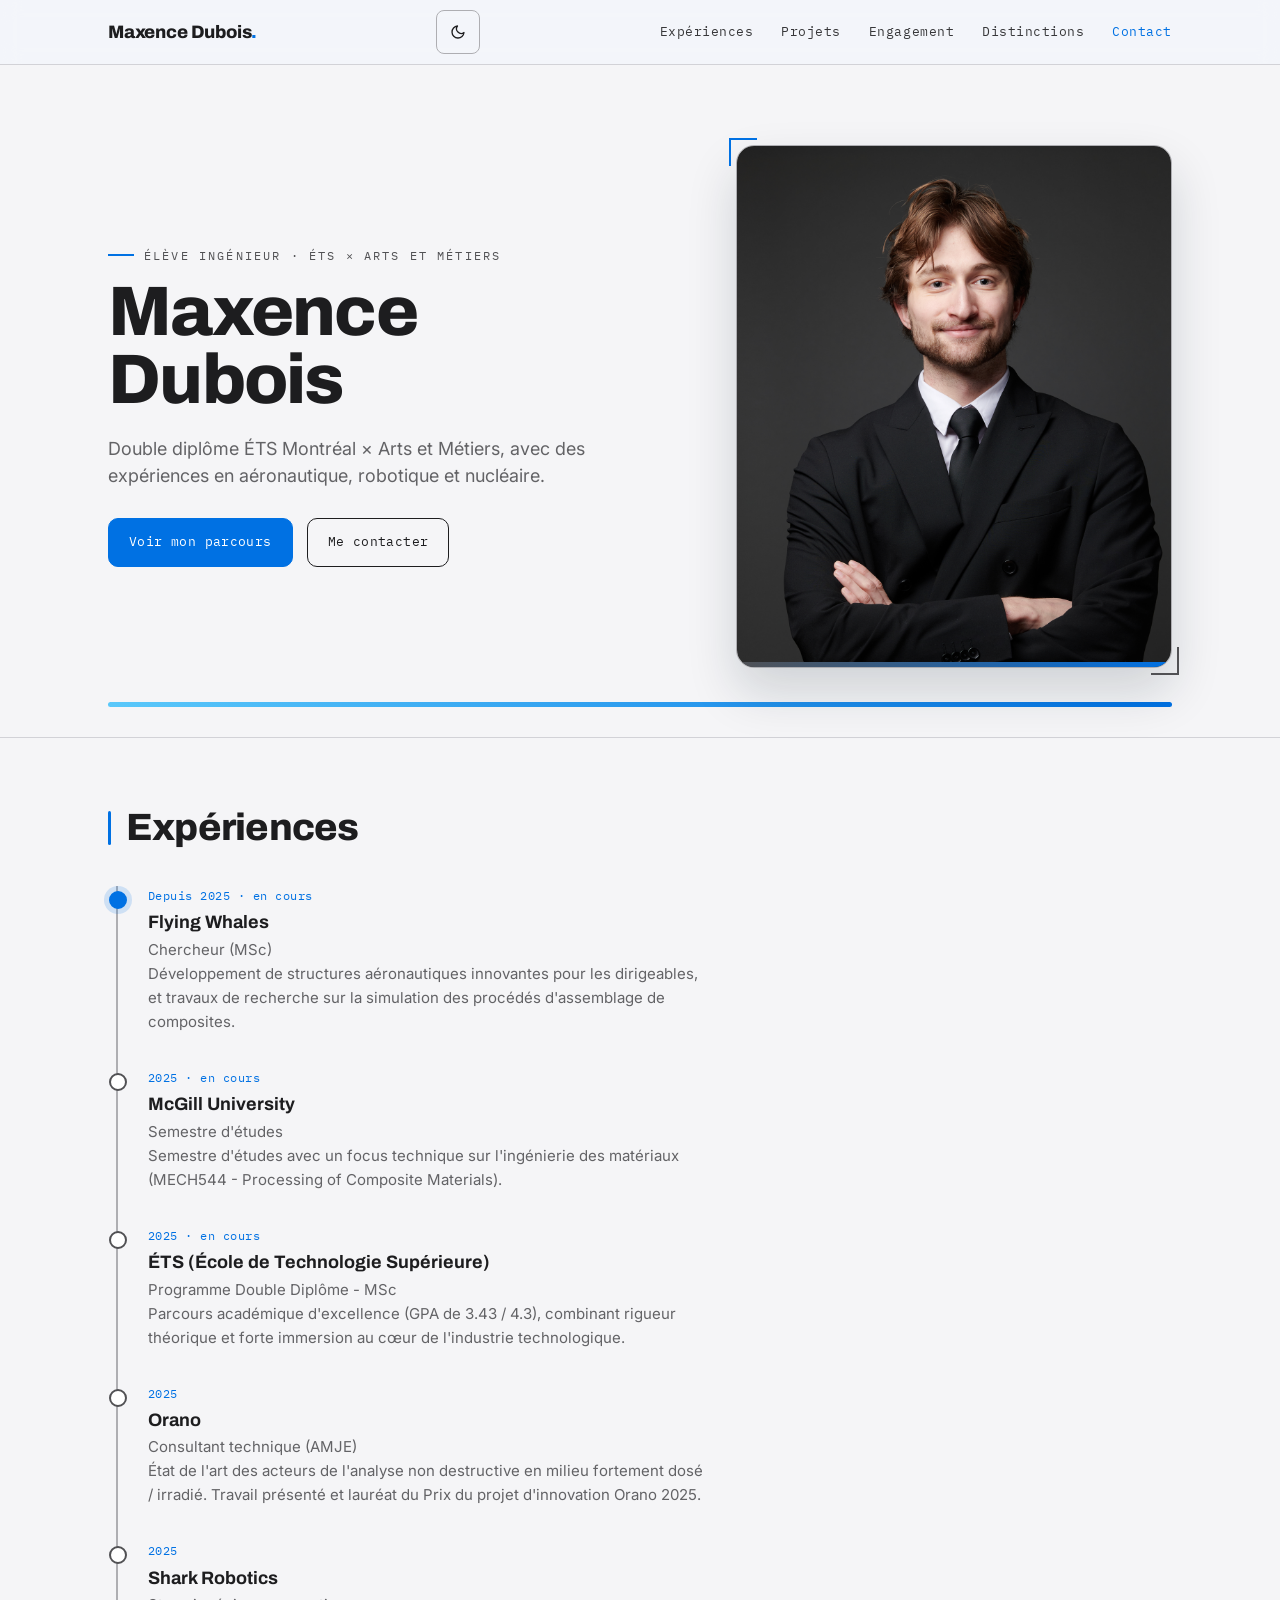
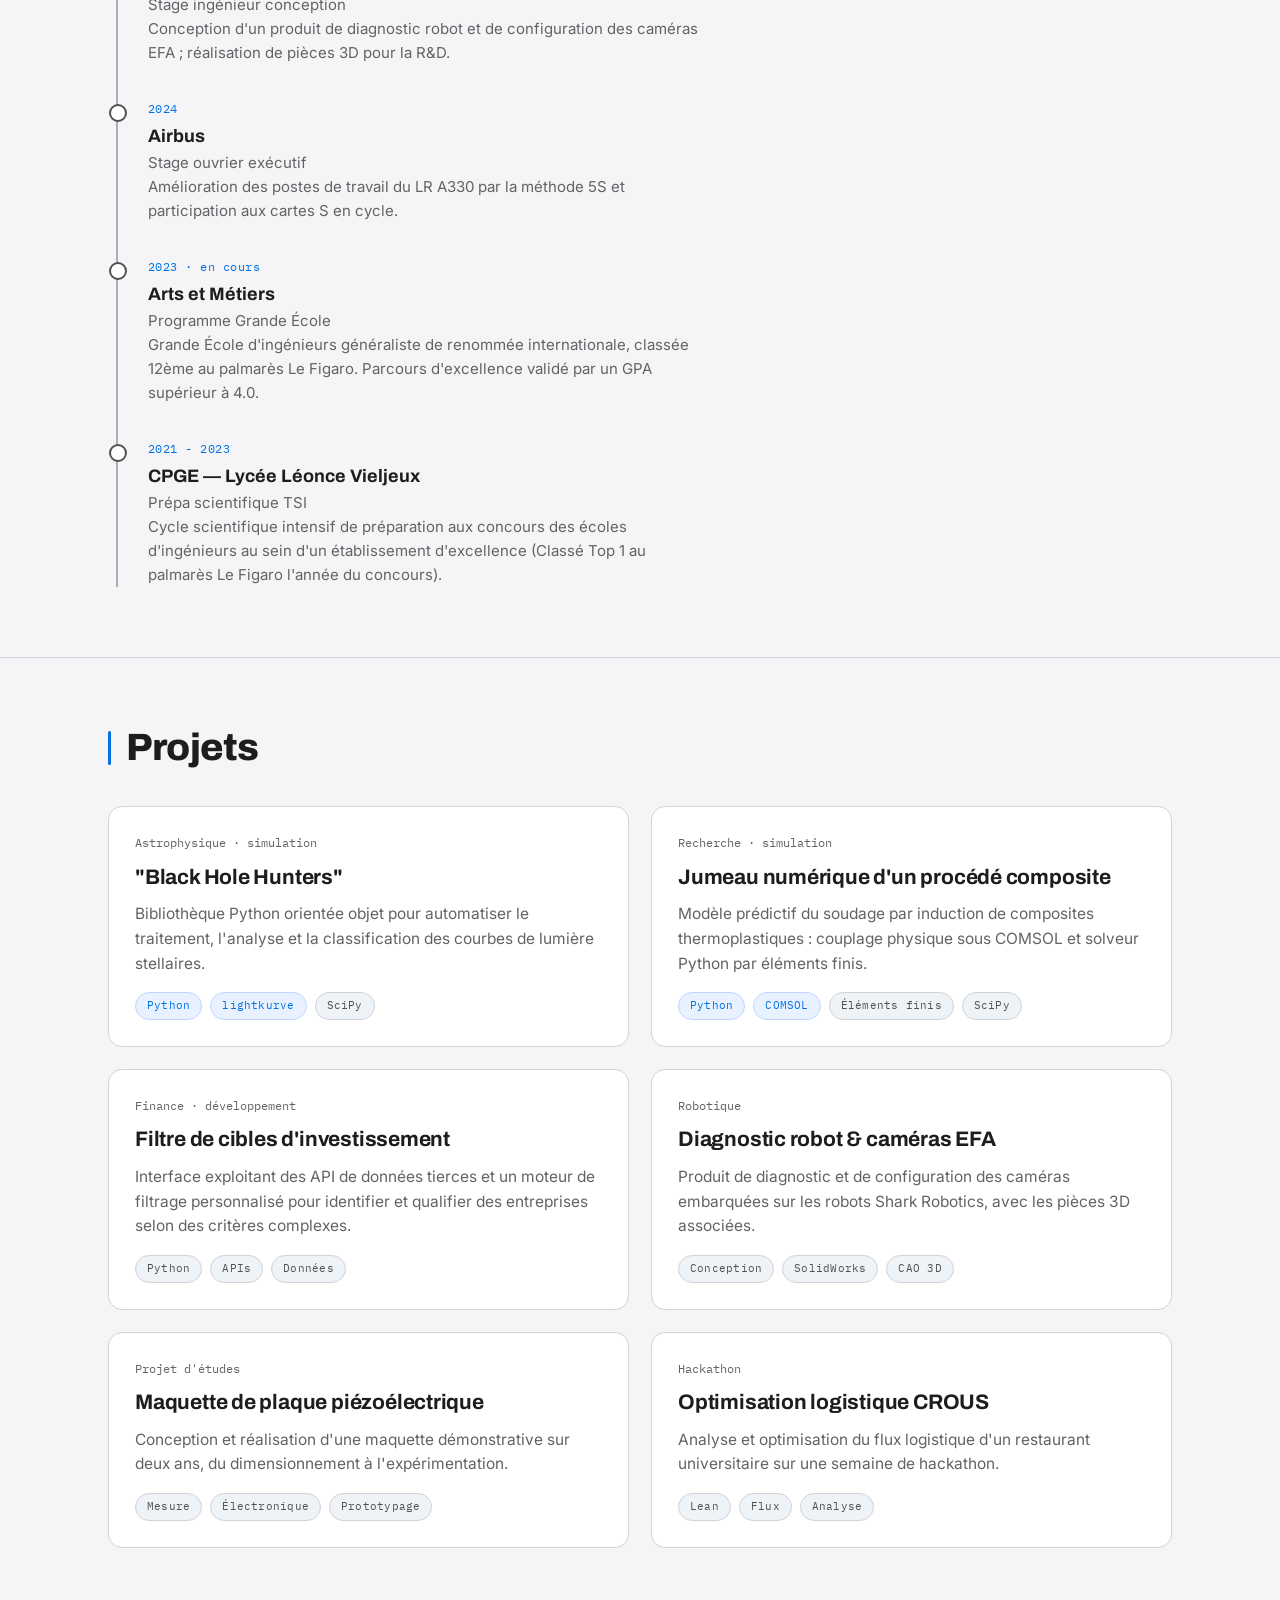
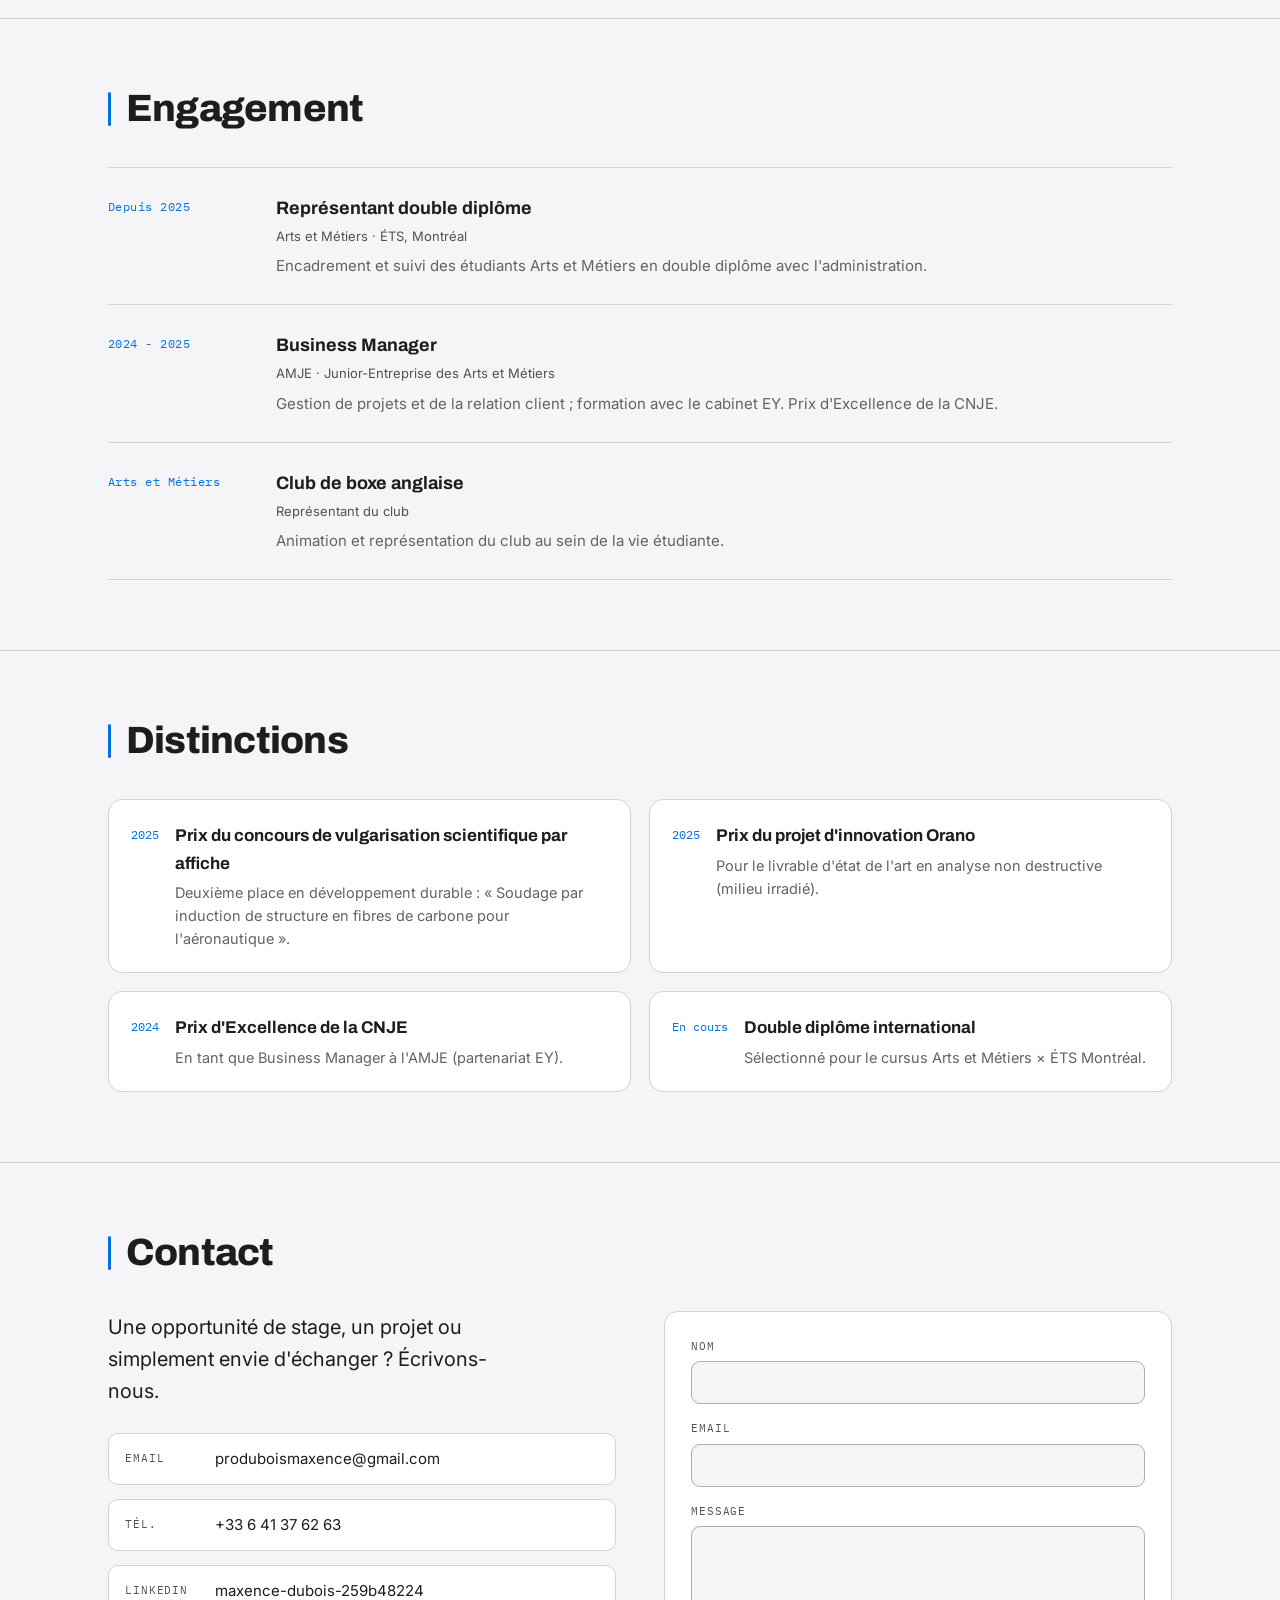
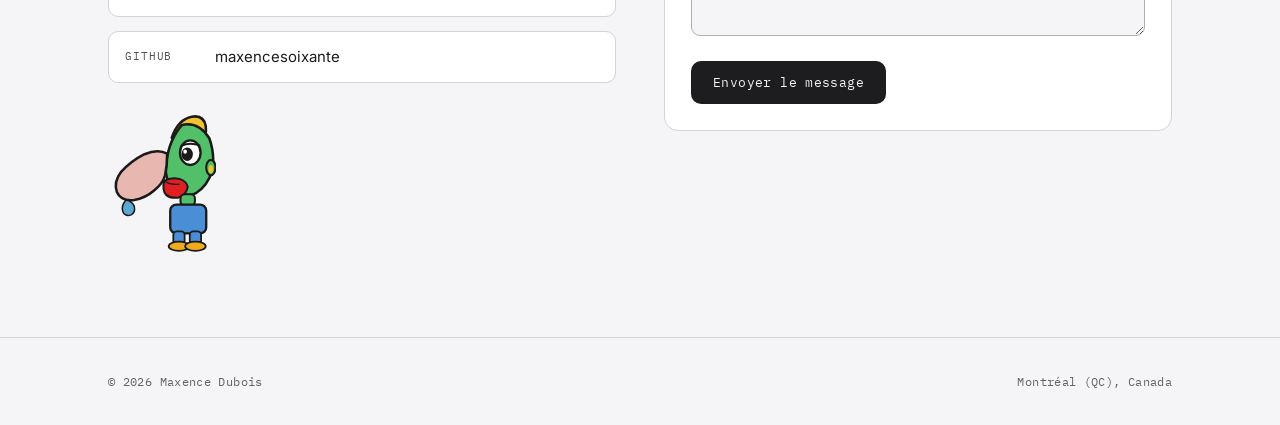
==== commit 234828ab: "quelques updates" ====
--- a/index.html
+++ b/index.html
@@ -5,6 +5,10 @@
 <meta name="viewport" content="width=device-width, initial-scale=1">
 <title>Maxence Dubois — Ingénieur · Chercheur · Entrepreneur</title>
 <meta name="description" content="Portfolio de Maxence Dubois — Élève ingénieur (ÉTS × Arts et Métiers). Expériences en aéronautique, robotique et nucléaire.">
+<meta property="og:title" content="Maxence Dubois — Ingénieur · Chercheur · Entrepreneur">
+<meta property="og:description" content="Portfolio de Maxence Dubois — Élève ingénieur (ÉTS × Arts et Métiers). Expériences en aéronautique, robotique et nucléaire.">
+<meta property="og:type" content="website">
+<meta property="og:image" content="photo.jpg">
 <link rel="preconnect" href="https://fonts.googleapis.com">
 <link rel="preconnect" href="https://fonts.gstatic.com" crossorigin>
 <link href="https://fonts.googleapis.com/css2?family=Archivo:wght@500;600;700;800&family=Inter:wght@400;500;600&family=IBM+Plex+Mono:wght@400;500&display=swap" rel="stylesheet">
@@ -86,10 +90,10 @@
   .nav-right{display:flex;align-items:center;gap:16px}
   .nav-links{display:flex;gap:28px;align-items:center}
   .nav-links a{font-family:var(--mono);font-size:13px;letter-spacing:.04em;text-decoration:none;
-    color:var(--ink);opacity:.78;transition:opacity .2s,color .2s}
+    color:var(--ink);opacity:.88;transition:opacity .2s,color .2s}
   .nav-links a:hover{opacity:1;color:var(--steel)}
   .theme-toggle{background:none;border:1px solid var(--line-strong);border-radius:8px;
-    width:36px;height:34px;cursor:pointer;font-size:15px;color:var(--ink);
+    width:44px;height:44px;cursor:pointer;color:var(--ink);
     display:flex;align-items:center;justify-content:center;transition:border-color .2s,color .2s}
   .theme-toggle:hover{border-color:var(--heat);color:var(--heat)}
   .nav-toggle{display:none;background:none;border:1px solid var(--line-strong);border-radius:8px;
@@ -244,13 +248,27 @@
     .eng{grid-template-columns:1fr;gap:6px;padding:20px 0}
   }
 
-  .reveal{opacity:0;transform:translateY(16px);transition:opacity .6s cubic-bezier(0.16,1,0.3,1),transform .6s cubic-bezier(0.16,1,0.3,1)}
+  .reveal{opacity:0;transform:translateY(16px);transition:opacity .4s cubic-bezier(0.16,1,0.3,1) var(--stagger,0s),transform .4s cubic-bezier(0.16,1,0.3,1) var(--stagger,0s)}
   .reveal.in{opacity:1;transform:none}
   @media (prefers-reduced-motion:reduce){.reveal{opacity:1;transform:none;transition:none}}
+  .skip-link{position:absolute;top:-100%;left:28px;padding:8px 16px;background:var(--heat);color:#fff;
+    font-family:var(--mono);font-size:13px;border-radius:0 0 8px 8px;z-index:200;text-decoration:none;
+    transition:top .15s}
+  .skip-link:focus{top:0;outline:none}
+  .nav-links a.active{opacity:1;color:var(--heat)}
+  .grid .card.reveal:nth-child(2){--stagger:.06s}
+  .grid .card.reveal:nth-child(3){--stagger:.12s}
+  .grid .card.reveal:nth-child(4){--stagger:.18s}
+  .grid .card.reveal:nth-child(5){--stagger:.24s}
+  .grid .card.reveal:nth-child(6){--stagger:.30s}
+  .honors .honor.reveal:nth-child(2){--stagger:.06s}
+  .honors .honor.reveal:nth-child(3){--stagger:.12s}
+  .honors .honor.reveal:nth-child(4){--stagger:.18s}
 </style>
 </head>
 <body>
 
+<a class="skip-link" href="#main">Aller au contenu principal</a>
 <header class="nav">
   <div class="wrap nav-inner">
     <a class="brand" href="#top">Maxence Dubois<span class="dot">.</span></a>
@@ -269,6 +287,7 @@
 </header>
 
 <a id="top"></a>
+<main id="main">
 <section class="hero" style="border-top:none">
   <div class="wrap">
     <div class="hero-grid">
@@ -283,7 +302,7 @@
       </div>
       <div class="photo-frame reveal">
         <div class="photo-card">
-          <img src="photo.jpg" alt="Portrait de Maxence Dubois">
+          <img src="photo.jpg" alt="Portrait de Maxence Dubois" width="560" height="672">
         </div>
       </div>
     </div>
@@ -520,12 +539,13 @@
         <div class="field"><label for="msg">Message</label>
           <textarea id="msg" name="msg" required></textarea></div>
         <button class="send" type="submit">Envoyer le message</button>
-        <p class="form-note" id="form-note">Message envoyé. Je vous réponds rapidement.</p>
+        <p class="form-note" id="form-note" role="alert" aria-live="polite">Message envoyé. Je vous réponds rapidement.</p>
       </form>
     </div>
   </div>
 </section>
 
+</main>
 <footer>
   <div class="wrap foot-inner">
     <p>© <span id="yr"></span> Maxence Dubois</p>
@@ -541,10 +561,12 @@
   const themeBtn = document.getElementById('theme-toggle');
   const stored = localStorage.getItem('theme');
   if (stored) html.dataset.theme = stored;
+  const SVG_SUN = '<svg xmlns="http://www.w3.org/2000/svg" width="16" height="16" viewBox="0 0 24 24" fill="none" stroke="currentColor" stroke-width="2" stroke-linecap="round" stroke-linejoin="round" aria-hidden="true"><circle cx="12" cy="12" r="5"/><line x1="12" y1="1" x2="12" y2="3"/><line x1="12" y1="21" x2="12" y2="23"/><line x1="4.22" y1="4.22" x2="5.64" y2="5.64"/><line x1="18.36" y1="18.36" x2="19.78" y2="19.78"/><line x1="1" y1="12" x2="3" y2="12"/><line x1="21" y1="12" x2="23" y2="12"/><line x1="4.22" y1="19.78" x2="5.64" y2="18.36"/><line x1="18.36" y1="5.64" x2="19.78" y2="4.22"/></svg>';
+  const SVG_MOON = '<svg xmlns="http://www.w3.org/2000/svg" width="16" height="16" viewBox="0 0 24 24" fill="none" stroke="currentColor" stroke-width="2" stroke-linecap="round" stroke-linejoin="round" aria-hidden="true"><path d="M21 12.79A9 9 0 1 1 11.21 3 7 7 0 0 0 21 12.79z"/></svg>';
   function updateIcon(){
     const dark = html.dataset.theme === 'dark' ||
       (!html.dataset.theme && matchMedia('(prefers-color-scheme:dark)').matches);
-    themeBtn.textContent = dark ? '☀' : '☾';
+    themeBtn.innerHTML = dark ? SVG_SUN : SVG_MOON;
     themeBtn.setAttribute('aria-label', dark ? 'Passer en mode clair' : 'Passer en mode sombre');
   }
   updateIcon();
@@ -569,9 +591,29 @@
 
   // Scroll reveals
   const io = new IntersectionObserver((entries) => {
-    entries.forEach(e => { if (e.isIntersecting) { e.target.classList.add('in'); io.unobserve(e.target); } });
+    entries.forEach(e => {
+      if (e.isIntersecting) {
+        e.target.classList.add('in');
+        e.target.addEventListener('transitionend', () => e.target.classList.remove('reveal'), {once: true});
+        io.unobserve(e.target);
+      }
+    });
   }, { threshold: 0.12 });
   document.querySelectorAll('.reveal').forEach(el => io.observe(el));
+
+  // Active nav link tracking
+  const navSections = document.querySelectorAll('section[id]');
+  const navAnchors = document.querySelectorAll('.nav-links a[href^="#"]');
+  const navObserver = new IntersectionObserver((entries) => {
+    entries.forEach(e => {
+      if (e.isIntersecting) {
+        navAnchors.forEach(a => a.classList.remove('active'));
+        const active = document.querySelector(`.nav-links a[href="#${e.target.id}"]`);
+        if (active) active.classList.add('active');
+      }
+    });
+  }, { rootMargin: '-30% 0px -60% 0px' });
+  navSections.forEach(s => navObserver.observe(s));
 
   // Contact form -> mailto
   document.getElementById('contact-form').addEventListener('submit', (e) => {
